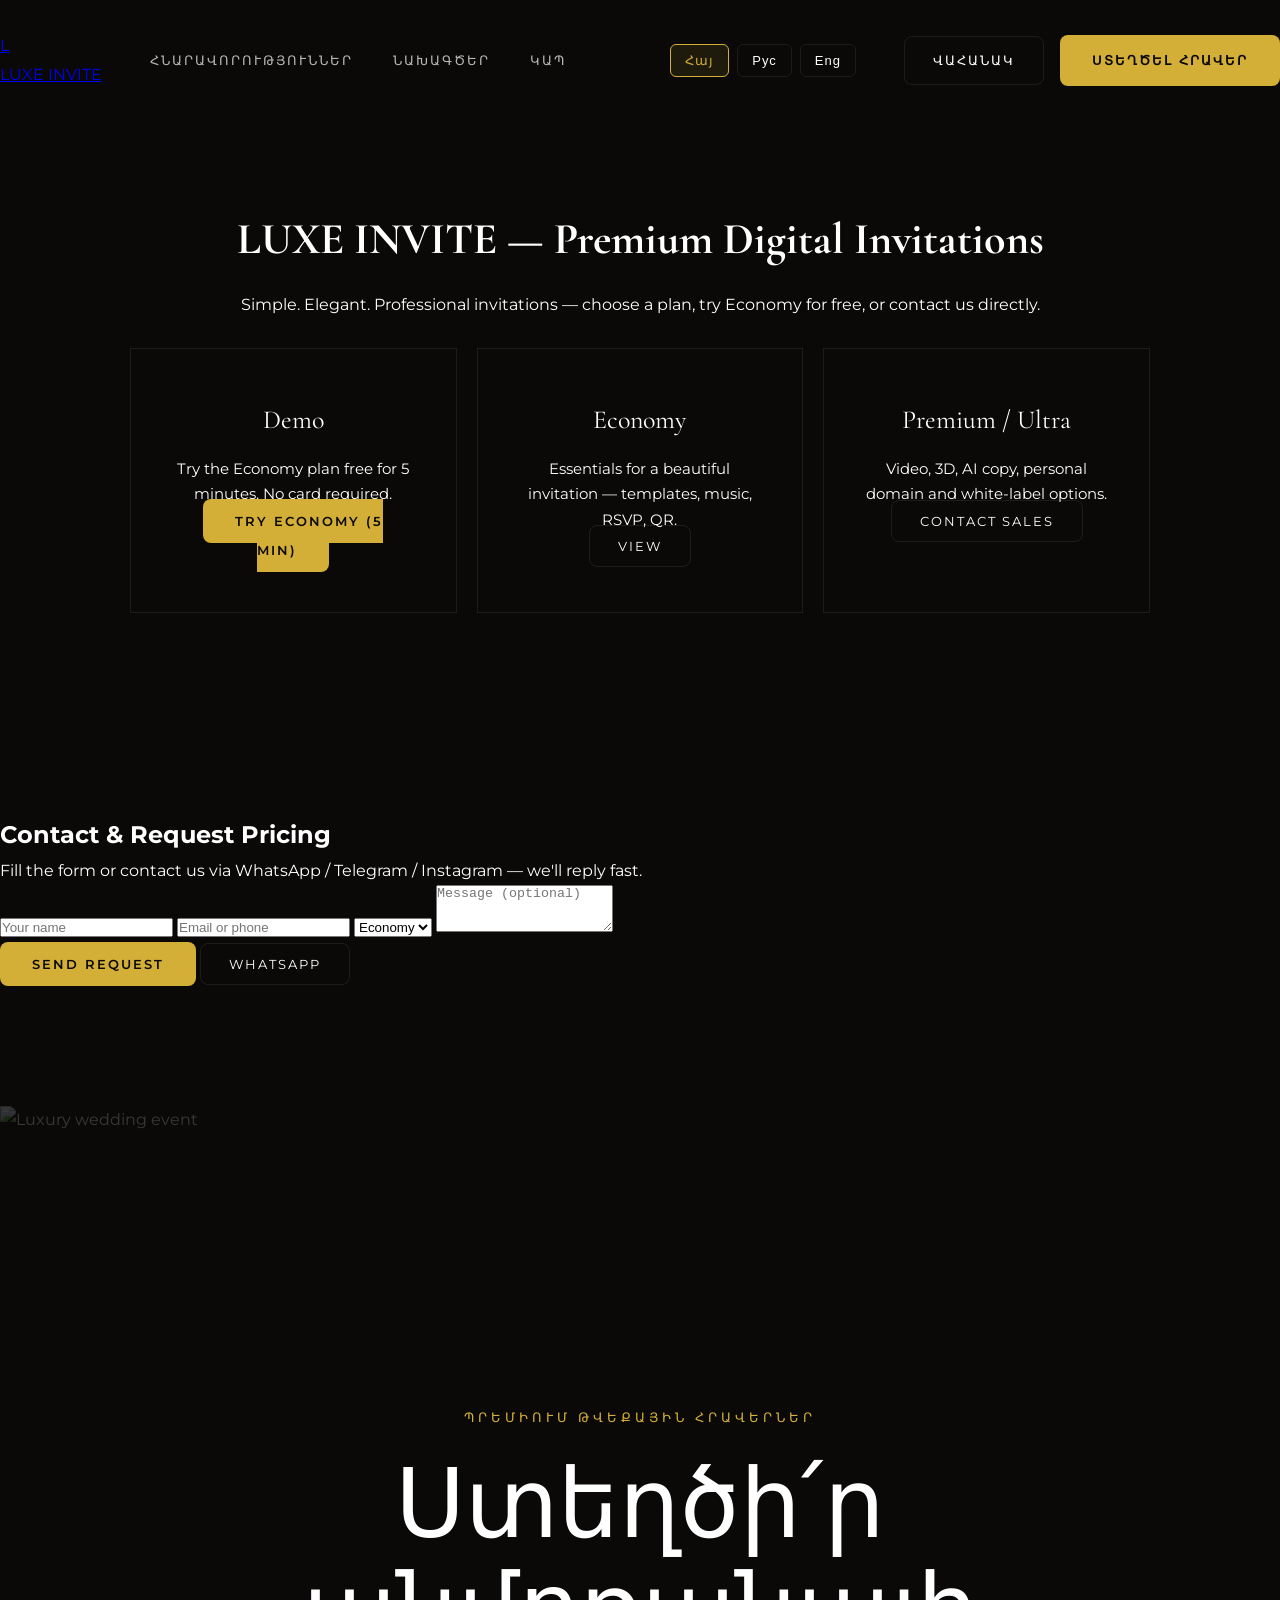
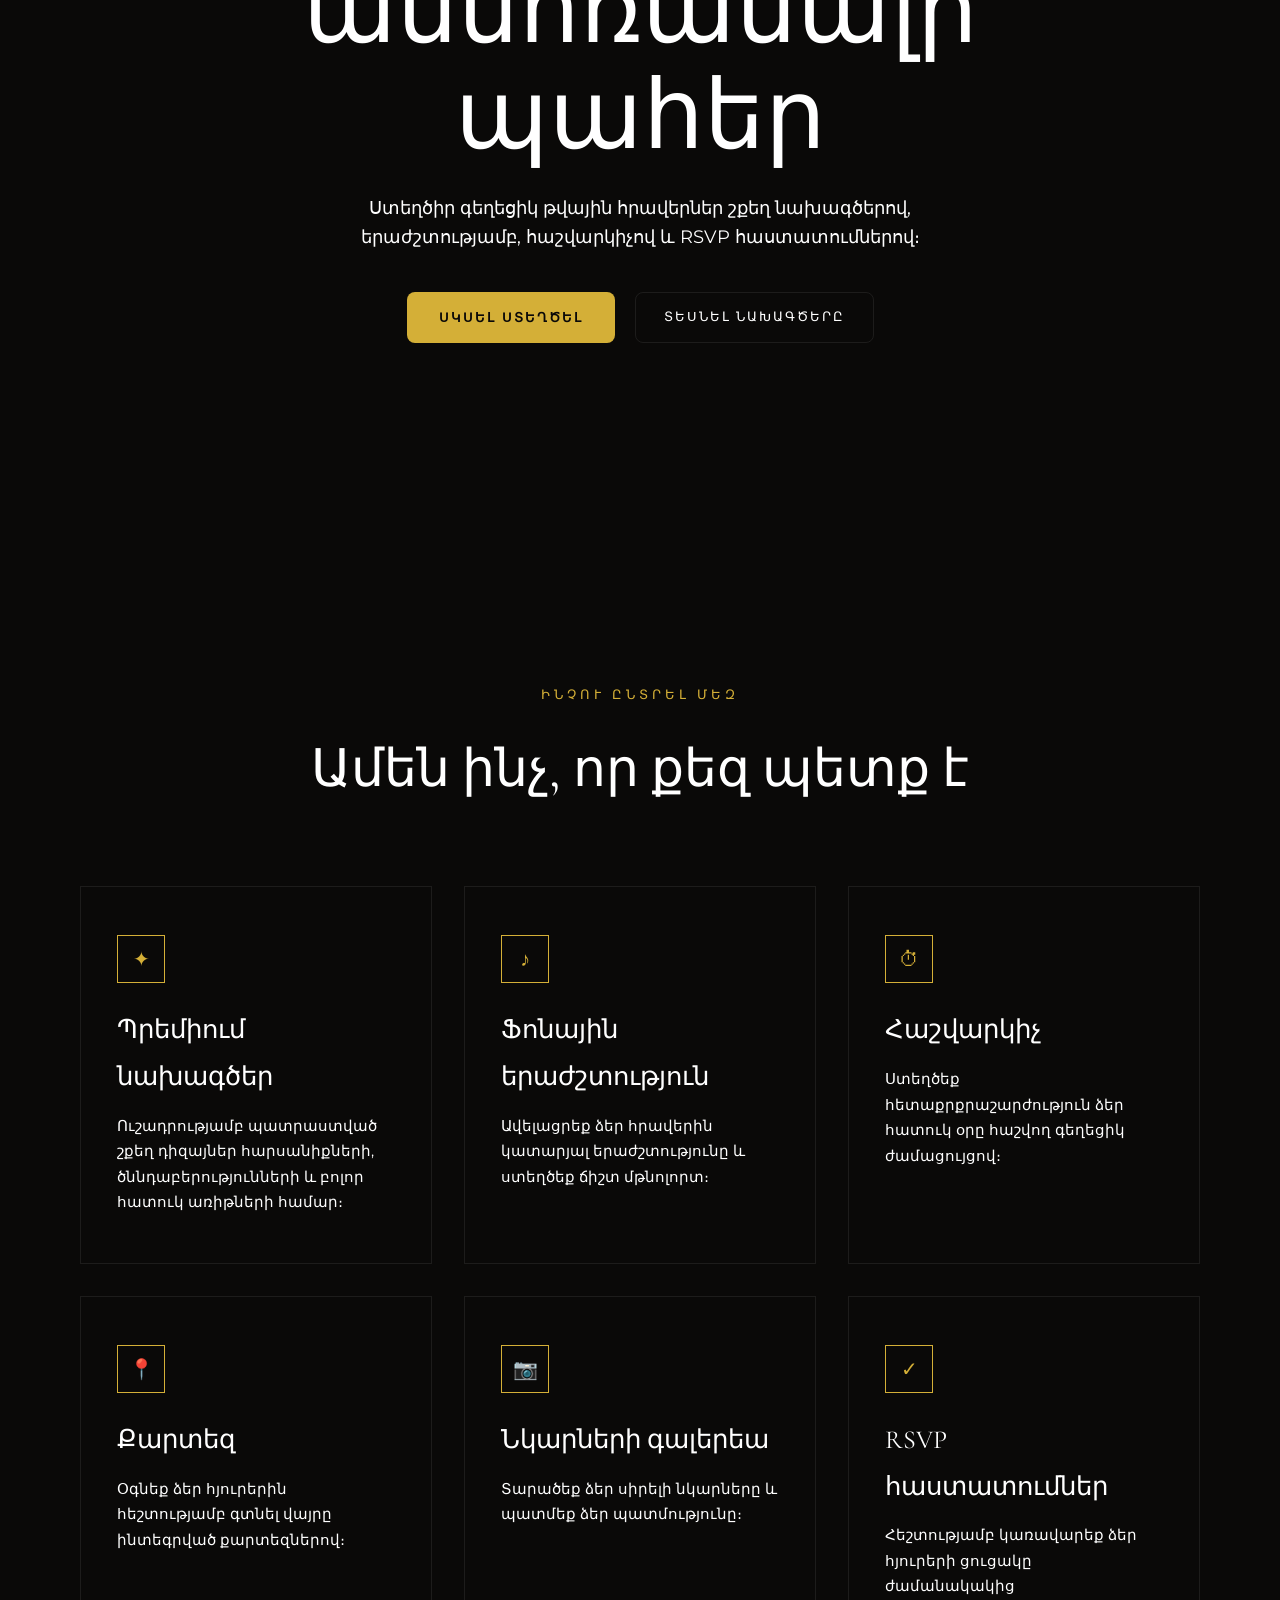
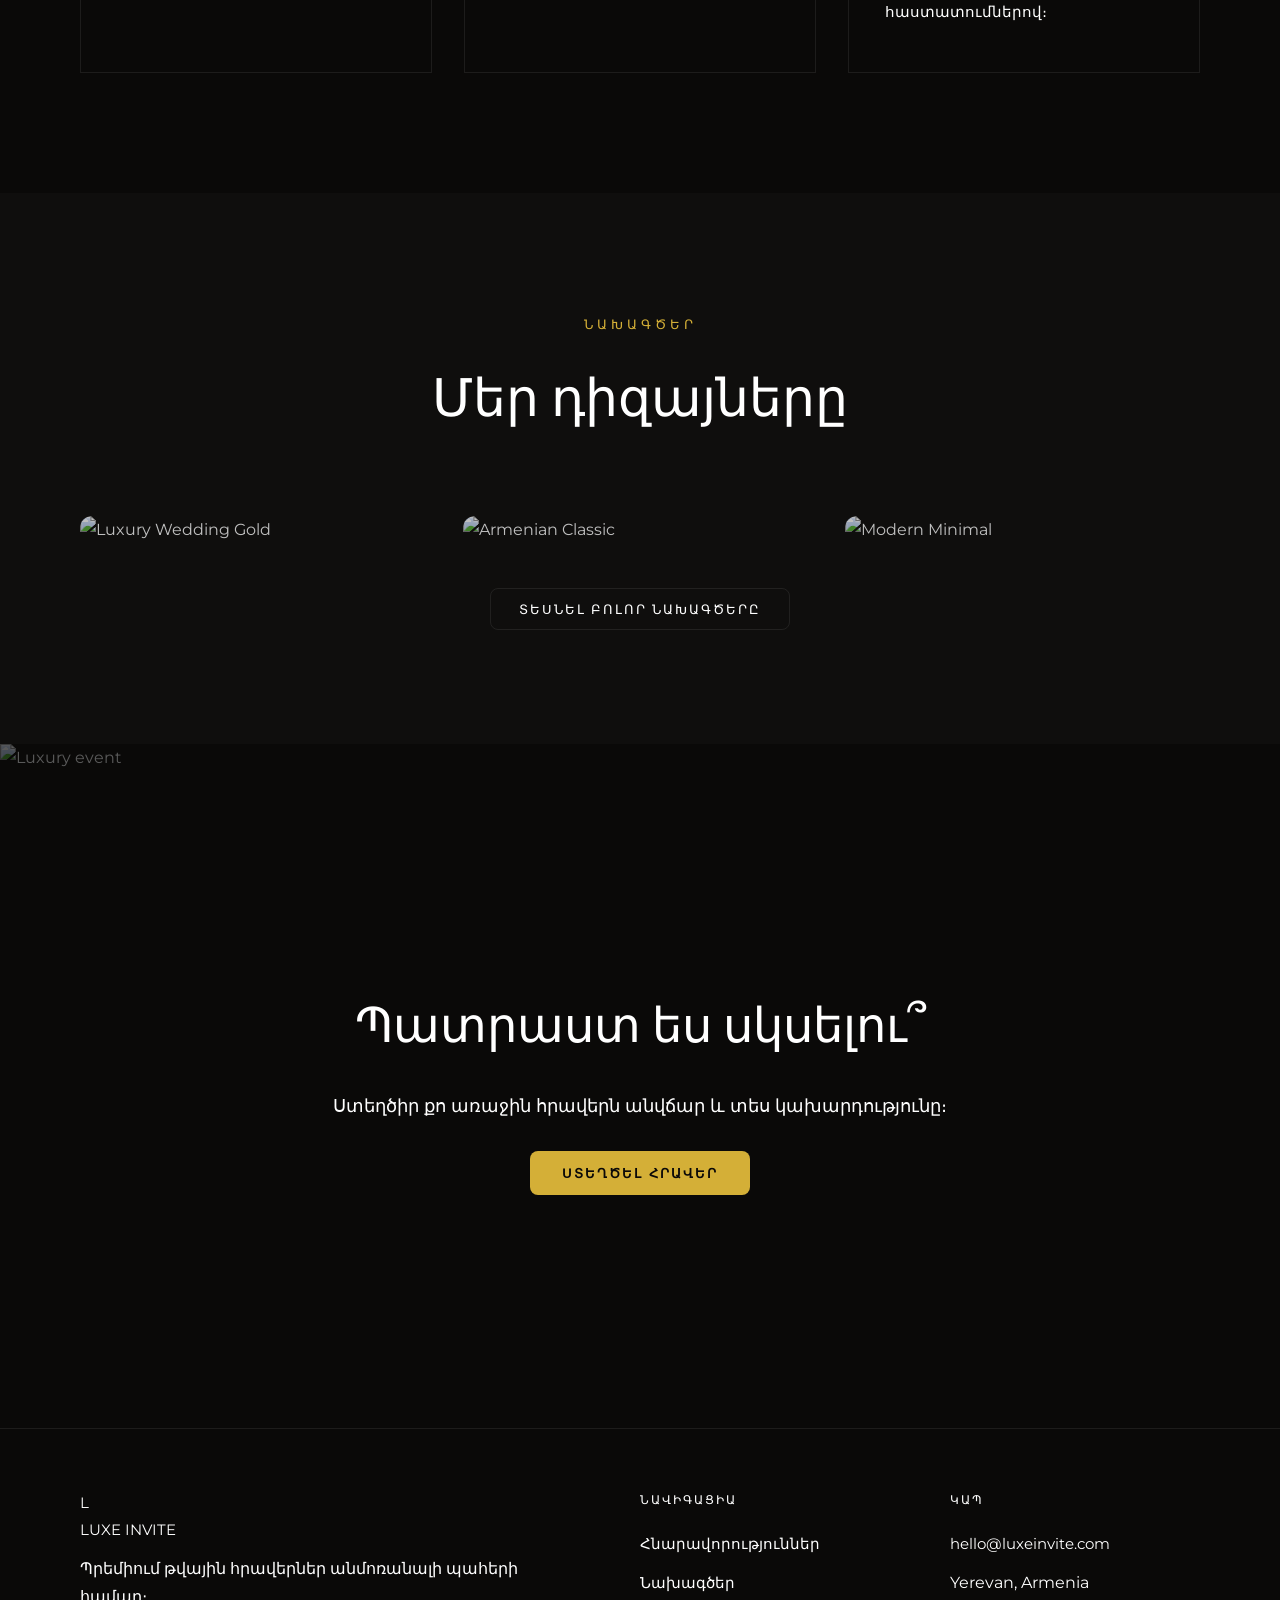
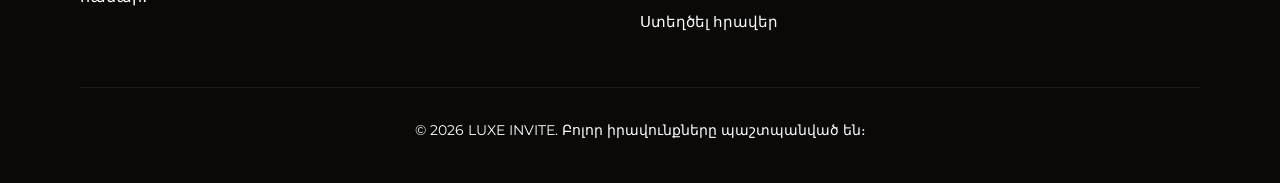
==== index.html @ e4ba5c07 "Initial website upload" ====
<!DOCTYPE html>
<html lang="hy">
<head>
    <meta charset="UTF-8">
    <meta name="viewport" content="width=device-width, initial-scale=1.0">
    <title>LUXE INVITE — Premium Digital Invitations</title>
    <link rel="preconnect" href="https://fonts.googleapis.com">
    <link rel="preconnect" href="https://fonts.gstatic.com" crossorigin>
    <link href="https://fonts.googleapis.com/css2?family=Cormorant+Garamond:wght@300;400;500;600;700&family=Montserrat:wght@300;400;500;600&display=swap" rel="stylesheet">
    <link rel="stylesheet" href="css/style.css">
</head>
<body>
    <div class="bg-gradient"></div>
    <div class="gold-particles" aria-hidden="true"></div>

    <main class="main-landing">
                <section class="lead-section">
                    <h1 class="lead-title">LUXE INVITE — Premium Digital Invitations</h1>
                    <p class="lead-sub">Simple. Elegant. Professional invitations — choose a plan, try Economy for free, or contact us directly.</p>

                    <div class="plans-grid">
                        <div class="feature-card">
                            <h3>Demo</h3>
                            <p>Try the Economy plan free for 5 minutes. No card required.</p>
                            <a href="constructor.html?demo=1&plan=economy" class="btn-primary plan-cta">Try Economy (5 min)</a>
                        </div>
                        <div class="feature-card">
                            <h3>Economy</h3>
                            <p>Essentials for a beautiful invitation — templates, music, RSVP, QR.</p>
                            <a href="pricing.html#economy" class="btn-secondary plan-cta">View</a>
                        </div>
                        <div class="feature-card">
                            <h3>Premium / Ultra</h3>
                            <p>Video, 3D, AI copy, personal domain and white-label options.</p>
                            <a href="pricing.html#premium" class="btn-secondary plan-cta">Contact Sales</a>
                        </div>
                    </div>
                </section>

                <section id="contact" class="contact-panel">
                    <h2>Contact & Request Pricing</h2>
                    <p class="muted">Fill the form or contact us via WhatsApp / Telegram / Instagram — we'll reply fast.</p>
                    <form id="contactForm" class="contact-form">
                            <input id="cf_name" class="form-input" placeholder="Your name" aria-label="Your name" />
                            <input id="cf_email" class="form-input" placeholder="Email or phone" aria-label="Email or phone" />
                        <select id="cf_plan" class="form-input">
                            <option value="economy">Economy</option>
                            <option value="premium">Premium</option>
                            <option value="ultra">Ultra</option>
                        </select>
                        <textarea id="cf_message" class="form-input" rows="3" placeholder="Message (optional)"></textarea>
                        <div class="form-actions">
                            <button type="button" id="cf_send" class="btn-primary">Send Request</button>
                            <a href="https://wa.me/" id="cf_whatsapp" class="btn-secondary">WhatsApp</a>
                        </div>
                    </form>
                </section>
            </main>
            <script>
                document.addEventListener('DOMContentLoaded', function(){
                    const send = document.getElementById('cf_send');
                    const wa = document.getElementById('cf_whatsapp');
                    send.addEventListener('click', function(){
                        const name = document.getElementById('cf_name').value.trim();
                        const contact = document.getElementById('cf_email').value.trim();
                        if(!name){ if(window.showToast) window.showToast('Please enter your name','info'); document.getElementById('cf_name').focus(); return; }
                        if(!contact){ if(window.showToast) window.showToast('Please enter email or phone','info'); document.getElementById('cf_email').focus(); return; }
                        const data = { name, contact, plan: document.getElementById('cf_plan').value, msg: document.getElementById('cf_message').value };
                        try{ const leads = JSON.parse(localStorage.getItem('lux_leads')||'[]'); leads.push(Object.assign({created:new Date().toISOString()}, data)); localStorage.setItem('lux_leads', JSON.stringify(leads)); }catch(e){}
                        if(window.luxStorage && window.luxStorage.saveLead){ window.luxStorage.saveLead(data).catch(()=>{}); }
                        if(window.showToast) window.showToast('Request sent — we will contact you shortly','success');
                        // clear fields lightly after send
                        document.getElementById('cf_message').value = '';
                    });
                    if(wa){ wa.addEventListener('click', function(e){
                        e.preventDefault();
                        const text = encodeURIComponent('Hello, I am interested in ' + (document.getElementById('cf_plan').value || 'Economy') + ' plan. My contact: ' + (document.getElementById('cf_email').value || '') + '.');
                        window.open('https://wa.me/?text=' + text, '_blank');
                    }); }
                });
            </script>
    <style>
        .nav a {
            color: var(--muted);
            text-decoration:none;
            font-size:13px;
            letter-spacing:2px;
            text-transform:uppercase;
            transition:color 0.3s ease;
        }
        .nav a:hover { color:var(--primary); }
        .header-actions { display:flex; gap:16px; align-items:center; }
        .btn-primary {
            background: var(--primary);
            color: #0A0908;
            border: none;
            padding:14px 32px;
            border-radius:8px;
            font-family: 'Montserrat', sans-serif;
            font-size:13px;
            letter-spacing:2px;
            font-weight:600;
            text-transform:uppercase;
            text-decoration:none;
            cursor:pointer;
            transition: all 0.3s ease;
        }
        .btn-primary:hover {
            transform: translateY(-2px);
            box-shadow:0 10px 30px rgba(212,175,55,0.3);
        }
        .btn-secondary {
            background: transparent;
            color: var(--text);
            border:1px solid var(--border-glass);
            padding:12px 28px;
            border-radius:8px;
            font-size:13px;
            letter-spacing:2px;
            text-transform:uppercase;
            text-decoration:none;
            cursor:pointer;
            transition: all 0.3s ease;
        }
        .btn-secondary:hover {
            border-color: var(--primary);
            color: var(--primary);
        }
        /* Language Switcher */
        .lang-switcher {
            display:flex;
            gap:8px;
            align-items:center;
        }
        .lang-btn {
            padding:8px 14px;
            background: transparent;
            border:1px solid var(--border-glass);
            color: var(--muted);
            font-size:13px;
            font-weight:500;
            letter-spacing:1px;
            border-radius:6px;
            cursor:pointer;
            transition: all 0.3s ease;
        }
        .lang-btn.active {
            border-color: var(--primary);
            color: var(--primary);
            background: rgba(212,175,55,0.1);
        }
        .lang-btn:hover {
            border-color: var(--primary);
            color: var(--primary);
        }
        /* Hero */
        .hero {
            min-height: 100vh;
            display:flex;
            align-items:center;
            position:relative;
        }
        .hero-bg {
            position:absolute; inset:0; z-index:-1;
        }
        .hero-bg img {
            width:100%; height:100%; object-fit:cover;
            filter:brightness(0.5);
        }
        .hero-overlay {
            position:absolute; inset:0;
            background: linear-gradient(180deg, rgba(10,9,8,0.6), rgba(10,9,8,0.95));
        }
        .hero-content {
            max-width:800px;
            margin:0 auto;
            padding:180px 40px 100px;
            text-align:center;
        }
        .hero-pre {
            font-size:13px;
            letter-spacing:4px;
            text-transform:uppercase;
            color:var(--primary);
            margin-bottom:24px;
        }
        .hero-title {
            font-family: 'Cormorant Garamond', serif;
            font-size: clamp(42px, 8vw, 96px);
            font-weight: 300;
            line-height: 1.1;
            margin-bottom:24px;
        }
        .hero-subtitle {
            font-size:18px;
            color:var(--muted);
            max-width:600px;
            margin:0 auto 40px;
            line-height:1.6;
        }
        .hero-btns {
            display:flex;
            gap:20px;
            justify-content:center;
            flex-wrap:wrap;
        }
        /* Sections */
        .container {
            max-width:1200px;
            margin:0 auto;
            padding:0 40px;
        }
        section {
            padding:120px 0;
        }
        .section-title {
            text-align:center;
            margin-bottom:70px;
        }
        .section-pre {
            color:var(--primary);
            font-size:13px;
            letter-spacing:4px;
            text-transform: uppercase;
            margin-bottom:16px;
        }
        .section-heading {
            font-family: 'Cormorant Garamond', serif;
            font-size:52px;
            font-weight:400;
        }
        /* Features */
        .features-grid {
            display:grid;
            grid-template-columns: repeat(auto-fit, minmax(280px, 1fr));
            gap:32px;
        }
        .feature-card {
            padding:48px 36px;
            border:1px solid var(--border-glass);
            background: var(--surface);
            transition: all 0.4s ease;
        }
        .feature-card:hover {
            border-color: rgba(212,175,55,0.4);
            transform: translateY(-8px);
        }
        .feature-icon {
            width:48px;
            height:48px;
            border:1px solid var(--primary);
            display:flex;
            align-items:center;
            justify-content:center;
            color:var(--primary);
            font-size:20px;
            margin-bottom:24px;
        }
        .feature-card h3 {
            font-family: 'Cormorant Garamond', serif;
            font-size:26px;
            margin-bottom:12px;
            font-weight:400;
        }
        .feature-card p {
            color: var(--muted);
            line-height:1.7;
            font-size:15px;
        }
        /* Templates Preview */
        #templates-preview {
            background: #0F0E0D;
        }
        .templates-grid {
            display:grid;
            grid-template-columns: repeat(3, 1fr);
            gap:28px;
        }
        .template-card {
            position:relative;
            overflow:hidden;
            border-radius:12px;
            cursor:pointer;
            transition: transform 0.4s ease;
        }
        .template-card:hover {
            transform: translateY(-10px);
        }
        .template-card img {
            width:100%;
            aspect-ratio:3/4;
            object-fit:cover;
            filter:brightness(0.75);
            transition: all 0.6s ease;
        }
        .template-card:hover img {
            transform: scale(1.05);
            filter:brightness(0.55);
        }
        .template-overlay {
            position:absolute;
            inset:0;
            background: linear-gradient(180deg, transparent, rgba(0,0,0,0.9));
            padding:24px;
            display:flex;
            flex-direction:column;
            justify-content:flex-end;
            opacity:0;
            transition: opacity 0.4s ease;
        }
        .template-card:hover .template-overlay { opacity:1; }
        .template-category {
            font-size:12px;
            letter-spacing:2px;
            text-transform: uppercase;
            color:var(--primary);
            margin-bottom:12px;
        }
        .template-title {
            font-family: 'Cormorant Garamond', serif;
            font-size:28px;
            margin-bottom:20px;
        }
        .template-btn {
            align-self:flex-start;
            padding:10px 24px;
            background:var(--primary);
            color:#0A0908;
            border:none;
            border-radius:8px;
            font-size:13px;
            letter-spacing:2px;
            text-transform: uppercase;
            font-weight:600;
            cursor:pointer;
            text-decoration:none;
        }
        /* CTA */
        .cta-section {
            position:relative;
            overflow:hidden;
        }
        .cta-bg {
            position:absolute; inset:0; z-index:-1;
        }
        .cta-bg img {
            width:100%; height:100%; object-fit:cover;
            filter:brightness(0.35);
        }
        .cta-content {
            text-align:center;
            padding:120px 40px;
            max-width:700px;
            margin:0 auto;
        }
        .cta-content h2 {
            font-family: 'Cormorant Garamond', serif;
            font-size:48px;
            margin-bottom:20px;
            font-weight:400;
        }
        .cta-content p {
            color: var(--muted);
            font-size:18px;
            margin-bottom:36px;
        }
        /* Footer */
        footer {
            border-top:1px solid var(--border-glass);
            padding:60px 0 40px;
        }
        .footer-grid {
            display:grid;
            grid-template-columns:2fr 1fr 1fr;
            gap:60px;
            margin-bottom:40px;
        }
        .footer-col h4 {
            font-size:12px;
            letter-spacing:2px;
            text-transform: uppercase;
            color:var(--muted);
            margin-bottom:20px;
            font-weight:500;
        }
        .footer-col a {
            display:block;
            color:var(--muted);
            text-decoration:none;
            margin-bottom:12px;
            font-size:15px;
            transition: color 0.3s ease;
        }
        .footer-col a:hover { color:var(--primary); }
        .footer-bottom {
            border-top:1px solid var(--border-glass);
            padding-top:30px;
            text-align:center;
            color:var(--muted);
            font-size:14px;
        }
        /* Mobile */
        .mobile-menu-btn { display:none; }
        @media (max-width: 900px) {
            .nav, .header-actions .btn-secondary { display:none; }
            .mobile-menu-btn {
                display:block;
                font-size:28px;
                background:transparent;
                border:none;
                color:var(--text);
                cursor:pointer;
            }
            .lux-header { padding:16px 20px; }
            .templates-grid { grid-template-columns:1fr; }
            .section-heading { font-size:38px; }
        }
    </style>
</head>
<body>
    <div class="bg-gradient"></div>

    <header class="lux-header">
        <div class="lux-header-inner">
            <a href="index.html" class="logo">
                <div class="logo-icon">L</div>
                <div class="logo-text">LUXE INVITE</div>
            </a>
            <nav class="lux-nav">
                <a href="#features" data-i18n="nav_features">Features</a>
                <a href="templates.html" data-i18n="nav_templates">Templates</a>
                <a href="#contact" data-i18n="nav_contact">Contact</a>
            </nav>
            <div class="lang-switcher">
                <button class="lang-btn active" data-lang="hy">Հայ</button>
                <button class="lang-btn" data-lang="ru">Рус</button>
                <button class="lang-btn" data-lang="en">Eng</button>
            </div>
            <div class="lux-header-actions">
                <a href="dashboard.html" class="btn-secondary" data-i18n="nav_dashboard">Dashboard</a>
                <a href="constructor.html" class="btn-primary" data-i18n="nav_create">Create Invitation</a>
            </div>
            <button class="lux-mobile-menu-btn" type="button" aria-label="Open menu" aria-expanded="false">☰</button>
        </div>
    </header>

    <script src="js/app.js" defer></script>
    <script src="js/i18n.js" defer></script>

    <section class="hero">
        <div class="hero-bg">
            <img src="https://images.unsplash.com/photo-1519741497674-611481863552?w=1920&h=1080&fit=crop" alt="Luxury wedding event" loading="lazy">
            <div class="hero-overlay"></div>
        </div>
        <div class="hero-content">
            <div class="hero-pre" data-i18n="hero_pre">PREMIUM DIGITAL INVITATIONS</div>
            <h1 class="hero-title" data-i18n="hero_title">Create Unforgettable Moments</h1>
            <p class="hero-subtitle" data-i18n="hero_subtitle">
                Craft stunning digital invitations with elegant templates, music, countdowns, and RSVP tracking.
            </p>
            <div class="hero-btns">
                <a href="constructor.html" class="btn-primary" data-i18n="hero_start">Start Creating</a>
                <a href="templates.html" class="btn-secondary" data-i18n="hero_templates">View Templates</a>
            </div>
        </div>
    </section>

    <section id="features">
        <div class="container">
            <div class="section-title">
                <div class="section-pre" data-i18n="features_pre">WHY CHOOSE US</div>
                <h2 class="section-heading" data-i18n="features_title">Everything You Need</h2>
            </div>
            <div class="features-grid">
                <div class="feature-card">
                    <div class="feature-icon">✦</div>
                    <h3 data-i18n="feat1_title">Premium Templates</h3>
                    <p data-i18n="feat1_desc">Carefully crafted, luxury designs for weddings, birthdays, and all special occasions.</p>
                </div>
                <div class="feature-card">
                    <div class="feature-icon">♪</div>
                    <h3 data-i18n="feat2_title">Background Music</h3>
                    <p data-i18n="feat2_desc">Add the perfect soundtrack to your invitation and create the right atmosphere.</p>
                </div>
                <div class="feature-card">
                    <div class="feature-icon">⏱</div>
                    <h3 data-i18n="feat3_title">Countdown Timer</h3>
                    <p data-i18n="feat3_desc">Build excitement with a beautiful timer counting down to your special day.</p>
                </div>
                <div class="feature-card">
                    <div class="feature-icon">📍</div>
                    <h3 data-i18n="feat4_title">Map Integration</h3>
                    <p data-i18n="feat4_desc">Help your guests find the venue easily with integrated maps.</p>
                </div>
                <div class="feature-card">
                    <div class="feature-icon">📷</div>
                    <h3 data-i18n="feat5_title">Photo Gallery</h3>
                    <p data-i18n="feat5_desc">Share your favorite photos and tell your story.</p>
                </div>
                <div class="feature-card">
                    <div class="feature-icon">✓</div>
                    <h3 data-i18n="feat6_title">RSVP Tracking</h3>
                    <p data-i18n="feat6_desc">Easily manage your guest list with real-time confirmations.</p>
                </div>
            </div>
        </div>
    </section>

    <section id="templates-preview">
        <div class="container">
            <div class="section-title">
                <div class="section-pre" data-i18n="templates_pre">TEMPLATES</div>
                <h2 class="section-heading" data-i18n="templates_title">Our Designs</h2>
            </div>
            <div class="templates-grid" id="homeTemplatesGrid"></div>
            <div class="templates-cta">
                <a href="templates.html" class="btn-secondary" data-i18n="templates_view_all">View All Templates</a>
            </div>
        </div>
    </section>

    <section class="cta-section" id="contact">
        <div class="cta-bg">
            <img src="https://images.unsplash.com/photo-1511285560929-80b456fea0bc?w=1920&h=1080&fit=crop" alt="Luxury event" loading="lazy">
        </div>
        <div class="cta-content">
            <h2 data-i18n="cta_title">Ready to Get Started?</h2>
            <p data-i18n="cta_desc">Create your first invitation for free and see the magic happen.</p>
            <a href="constructor.html" class="btn-primary" data-i18n="cta_btn">Create Invitation</a>
        </div>
    </section>

    <footer>
        <div class="container">
            <div class="footer-grid">
                <div class="footer-col">
                    <a href="index.html" class="logo footer-logo">
                        <div class="logo-icon">L</div>
                        <div class="logo-text">LUXE INVITE</div>
                    </a>
                        <p class="muted" data-i18n="footer_desc">
                        Premium digital invitations for unforgettable moments.
                    </p>
                </div>
                <div class="footer-col">
                    <h4 data-i18n="footer_nav">Navigation</h4>
                    <a href="#features" data-i18n="nav_features">Features</a>
                    <a href="templates.html" data-i18n="nav_templates">Templates</a>
                    <a href="constructor.html" data-i18n="nav_create">Create</a>
                </div>
                <div class="footer-col">
                    <h4 data-i18n="footer_contact">Contact</h4>
                    <a href="mailto:hello@luxeinvite.com">hello@luxeinvite.com</a>
                    <p class="muted">Yerevan, Armenia</p>
                </div>
            </div>
            <div class="footer-bottom">
                <p data-i18n="footer_copyright">© 2026 LUXE INVITE. All rights reserved.</p>
            </div>
        </div>
    </footer>

    <script>
        // Language data
        const translations = {
            hy: {
                nav_features: 'Հնարավորություններ',
                nav_templates: 'Նախագծեր',
                nav_contact: 'Կապ',
                nav_dashboard: 'Վահանակ',
                nav_create: 'Ստեղծել հրավեր',
                hero_pre: 'ՊՐԵՄԻՈՒՄ ԹՎԵՔԱՅԻՆ ՀՐԱՎԵՐՆԵՐ',
                hero_title: 'Ստեղծի՛ր անմոռանալի պահեր',
                hero_subtitle: 'Ստեղծիր գեղեցիկ թվային հրավերներ շքեղ նախագծերով, երաժշտությամբ, հաշվարկիչով և RSVP հաստատումներով։',
                hero_start: 'Սկսել ստեղծել',
                hero_templates: 'Տեսնել նախագծերը',
                features_pre: 'ԻՆՉՈՒ ընտրել ՄԵԶ',
                features_title: 'Ամեն ինչ, որ քեզ պետք է',
                feat1_title: 'Պրեմիում նախագծեր',
                feat1_desc: 'Ուշադրությամբ պատրաստված շքեղ դիզայներ հարսանիքների, ծննդաբերությունների և բոլոր հատուկ առիթների համար։',
                feat2_title: 'Ֆոնային երաժշտություն',
                feat2_desc: 'Ավելացրեք ձեր հրավերին կատարյալ երաժշտությունը և ստեղծեք ճիշտ մթնոլորտ։',
                feat3_title: 'Հաշվարկիչ',
                feat3_desc: 'Ստեղծեք հետաքրքրաշարժություն ձեր հատուկ օրը հաշվող գեղեցիկ ժամացույցով։',
                feat4_title: 'Քարտեզ',
                feat4_desc: 'Օգնեք ձեր հյուրերին հեշտությամբ գտնել վայրը ինտեգրված քարտեզներով։',
                feat5_title: 'Նկարների գալերեա',
                feat5_desc: 'Տարածեք ձեր սիրելի նկարները և պատմեք ձեր պատմությունը։',
                feat6_title: 'RSVP հաստատումներ',
                feat6_desc: 'Հեշտությամբ կառավարեք ձեր հյուրերի ցուցակը ժամանակակից հաստատումներով։',
                templates_pre: 'ՆԱԽԱԳԾԵՐ',
                templates_title: 'Մեր դիզայները',
                templates_view_all: 'Տեսնել բոլոր նախագծերը',
                cta_title: 'Պատրաստ ես սկսելու՞',
                cta_desc: 'Ստեղծիր քո առաջին հրավերն անվճար և տես կախարդությունը։',
                cta_btn: 'Ստեղծել հրավեր',
                footer_desc: 'Պրեմիում թվային հրավերներ անմոռանալի պահերի համար։',
                footer_nav: 'Նավիգացիա',
                footer_contact: 'Կապ',
                footer_copyright: '© 2026 LUXE INVITE. Բոլոր իրավունքները պաշտպանված են։'
            },
            ru: {
                nav_features: 'Возможности',
                nav_templates: 'Шаблоны',
                nav_contact: 'Контакт',
                nav_dashboard: 'Панель',
                nav_create: 'Создать приглашение',
                hero_pre: 'ПРЕМИУМ ЦИФРОВЫЕ ПРИГЛАШЕНИЯ',
                hero_title: 'Создавай незабываемые моменты',
                hero_subtitle: 'Создавай потрясающие цифровые приглашения с элегантными шаблонами, музыкой, обратным отсчетом и подтверждениями RSVP.',
                hero_start: 'Начать создавать',
                hero_templates: 'Посмотреть шаблоны',
                features_pre: 'ПОЧЕМУ МЫ',
                features_title: 'Всё, что вам нужно',
                feat1_title: 'Премиум шаблоны',
                feat1_desc: 'Тщательно разработанные, роскошные дизайны для свадеб, дней рождения и всех особых случаев.',
                feat2_title: 'Фоновая музыка',
                feat2_desc: 'Добавьте идеальный саундтрек к вашему приглашению и создайте нужную атмосферу.',
                feat3_title: 'Таймер обратного отсчета',
                feat3_desc: 'Создайте волнение с красивым таймером, считающим время до вашего особого дня.',
                feat4_title: 'Интеграция карт',
                feat4_desc: 'Помогите вашим гостям легко найти место проведения мероприятия с интегрированными картами.',
                feat5_title: 'Фотогалерея',
                feat5_desc: 'Делитесь своими любимыми фотографиями и рассказывайте свою историю.',
                feat6_title: 'Отслеживание RSVP',
                feat6_desc: 'Легко управляйте списком гостей с подтверждениями в реальном времени.',
                templates_pre: 'ШАБЛОНЫ',
                templates_title: 'Наши дизайны',
                templates_view_all: 'Посмотреть все шаблоны',
                cta_title: 'Готовы начать?',
                cta_desc: 'Создайте свое первое приглашение бесплатно и увидите волшебство.',
                cta_btn: 'Создать приглашение',
                footer_desc: 'Премиум цифровые приглашения для незабываемых моментов.',
                footer_nav: 'Навигация',
                footer_contact: 'Контакт',
                footer_copyright: '© 2026 LUXE INVITE. Все права защищены.'
            },
            en: {
                nav_features: 'Features',
                nav_templates: 'Templates',
                nav_contact: 'Contact',
                nav_dashboard: 'Dashboard',
                nav_create: 'Create Invitation',
                hero_pre: 'PREMIUM DIGITAL INVITATIONS',
                hero_title: 'Create Unforgettable Moments',
                hero_subtitle: 'Craft stunning digital invitations with elegant templates, music, countdowns, and RSVP tracking.',
                hero_start: 'Start Creating',
                hero_templates: 'View Templates',
                features_pre: 'WHY CHOOSE US',
                features_title: 'Everything You Need',
                feat1_title: 'Premium Templates',
                feat1_desc: 'Carefully crafted, luxury designs for weddings, birthdays, and all special occasions.',
                feat2_title: 'Background Music',
                feat2_desc: 'Add the perfect soundtrack to your invitation and create the right atmosphere.',
                feat3_title: 'Countdown Timer',
                feat3_desc: 'Build excitement with a beautiful timer counting down to your special day.',
                feat4_title: 'Map Integration',
                feat4_desc: 'Help your guests find the venue easily with integrated maps.',
                feat5_title: 'Photo Gallery',
                feat5_desc: 'Share your favorite photos and tell your story.',
                feat6_title: 'RSVP Tracking',
                feat6_desc: 'Easily manage your guest list with real-time confirmations.',
                templates_pre: 'TEMPLATES',
                templates_title: 'Our Designs',
                templates_view_all: 'View All Templates',
                cta_title: 'Ready to Get Started?',
                cta_desc: 'Create your first invitation for free and see the magic happen.',
                cta_btn: 'Create Invitation',
                footer_desc: 'Premium digital invitations for unforgettable moments.',
                footer_nav: 'Navigation',
                footer_contact: 'Contact',
                footer_copyright: '© 2026 LUXE INVITE. All rights reserved.'
            }
        };

        let currentLang = localStorage.getItem('luxe_lang') || 'hy';

        function switchLanguage(lang) {
            currentLang = lang;
            localStorage.setItem('luxe_lang', lang);
            document.documentElement.lang = lang;
            
            // Update buttons
            document.querySelectorAll('.lang-btn').forEach(btn => {
                btn.classList.toggle('active', btn.dataset.lang === lang);
            });

            // Update text content
            document.querySelectorAll('[data-i18n]').forEach(el => {
                const key = el.getAttribute('data-i18n');
                if (translations[lang][key]) {
                    el.textContent = translations[lang][key];
                }
            });
        }

        // Initialize language switcher
        document.addEventListener('DOMContentLoaded', () => {
            document.querySelectorAll('.lang-btn').forEach(btn => {
                btn.addEventListener('click', () => switchLanguage(btn.dataset.lang));
            });
            switchLanguage(currentLang);
        });

        let templates = [];
        async function loadHomeTemplates() {
            try {
                const res = await fetch('templates.json');
                const data = await res.json();
                templates = data.templates;
            } catch (err) {
                templates = [
                    { id:'luxury-gold', name:'Luxury Wedding Gold', category:'Wedding', thumbnail:'https://images.unsplash.com/photo-1465101108779-f0725a7590f9?w=600&h=800&fit=crop' },
                    { id:'armenian-classic', name:'Armenian Classic', category:'Wedding', thumbnail:'https://images.unsplash.com/photo-1526045431048-f857369baa09?w=600&h=800&fit=crop' },
                    { id:'birthday-premium', name:'Birthday Premium', category:'Birthday', thumbnail:'https://images.unsplash.com/photo-1492684223066-81342ee5ff30?w=600&h=800&fit=crop' }
                ];
            }
            
            const grid = document.getElementById('homeTemplatesGrid');
            grid.innerHTML = '';
            templates.slice(0,3).forEach(tpl => {
                const card = document.createElement('div');
                card.className = 'template-card';
                card.innerHTML = `
                    <img src="${tpl.thumbnail}" alt="${tpl.name}">
                    <div class="template-overlay">
                        <div class="template-category">${tpl.category || 'Special Occasion'}</div>
                        <h3 class="template-title">${tpl.name}</h3>
                        <a href="constructor.html?template=${tpl.id}" class="template-btn">Use Template</a>
                    </div>
                `;
                grid.appendChild(card);
            });
        }
        loadHomeTemplates();
    </script>
</body>
</html>
---- css/style.css ----
/* =============================================
   LUXE INVITE - Premium Luxury Styles
   ============================================= */

@import url('https://fonts.googleapis.com/css2?family=Cormorant+Garamond:wght@300;400;500;600;700&family=Montserrat:wght@300;400;500;600&display=swap');

:root {
    --color-black: #0a0908;
    --color-dark: #121110;
    --color-surface: #1a1918;
    --color-gold: #d4af37;
    --color-gold-light: #f4e4bc;
    --color-white: #ffffff;
    --color-white-muted: rgba(255,255,255,0.7);
    --color-white-soft: rgba(255,255,255,0.4);
    --primary: var(--color-gold);
    --text: var(--color-white);
    
    --font-display: 'Cormorant Garamond', serif;
    --font-body: 'Montserrat', sans-serif;
    
    --shadow-soft: 0 20px 60px rgba(0,0,0,0.6);
    --shadow-gold: 0 10px 40px rgba(212, 175, 55, 0.2);
    --border-glass: rgba(255,255,255,0.08);
}

* {
    margin: 0;
    padding: 0;
    box-sizing: border-box;
}

html {
    scroll-behavior: smooth;
}

body {
    font-family: var(--font-body);
    background-color: var(--color-black);
    color: var(--color-white);
    line-height: 1.8;
    overflow-x: hidden;
}

body[data-theme="light"] {
    --color-black: #f8f7f6;
    --color-dark: #e8e7e6;
    --color-surface: #ffffff;
    --color-white: #0a0908;
    --color-white-muted: rgba(10,9,8,0.7);
    --color-white-soft: rgba(10,9,8,0.4);
    --border-glass: rgba(0,0,0,0.06);
    --shadow-soft: 0 20px 60px rgba(0,0,0,0.08);
}

.container {
    max-width: 1280px;
    margin: 0 auto;
    padding: 0 40px;
}

/* =============================================
   BACKGROUND EFFECTS
   ============================================= */

.lux-bg-gradient {
    position: fixed;
    inset: 0;
    background: 
        radial-gradient(circle at 80% 10%, rgba(212, 175, 55, 0.06), transparent 50%),
        radial-gradient(circle at 20% 90%, rgba(212, 175, 55, 0.04), transparent 50%);
    pointer-events: none;
    z-index: -2;
}

.lux-particles {
    position: fixed;
    inset: 0;
    background-image: radial-gradient(circle at 2px 2px, rgba(212, 175, 55, 0.15) 1px, transparent 0);
    background-size: 60px 60px;
    pointer-events: none;
    z-index: -1;
}

/* =============================================
   HEADER
   ============================================= */

.lux-header {
    position: fixed;
    inset-inline: 0;
    top: 0;
    padding: 32px 0;
    z-index: 1000;
    transition: all 0.6s cubic-bezier(0.23, 1, 0.32, 1);
}

.lux-header.scrolled {
    padding: 16px 0;
    background: rgba(10, 9, 8, 0.85);
    backdrop-filter: blur(30px);
    -webkit-backdrop-filter: blur(30px);
    border-bottom: 1px solid var(--border-glass);
}

.lux-header-inner {
    display: flex;
    align-items: center;
    justify-content: space-between;
    gap: 48px;
}

.lux-logo {
    display: flex;
    align-items: center;
    gap: 12px;
    text-decoration: none;
}

.lux-logo-icon {
    width: 32px;
    height: 32px;
    border: 2px solid var(--color-gold);
    border-radius: 50%;
    display: flex;
    align-items: center;
    justify-content: center;
    font-family: var(--font-display);
    font-size: 18px;
    color: var(--color-gold);
}

.lux-logo-text {
    font-family: var(--font-display);
    font-size: 26px;
    font-weight: 500;
    letter-spacing: 4px;
    text-transform: uppercase;
    color: var(--color-white);
}

.lux-nav {
    display: flex;
    gap: 40px;
    align-items: center;
    flex: 1;
}

.lux-nav a {
    font-size: 13px;
    letter-spacing: 2px;
    text-transform: uppercase;
    color: var(--color-white-muted);
    text-decoration: none;
    position: relative;
    padding: 8px 0;
    transition: color 0.3s ease;
}

.lux-nav a::after {
    content: '';
    position: absolute;
    bottom: 0;
    left: 0;
    width: 0;
    height: 1px;
    background: var(--color-gold);
    transition: width 0.4s cubic-bezier(0.23, 1, 0.32, 1);
}

.lux-nav a:hover {
    color: var(--color-gold);
}

.lux-nav a:hover::after {
    width: 100%;
}

.lux-header-actions {
    display: flex;
    gap: 16px;
    align-items: center;
}

.lux-lang-switcher {
    display: flex;
    gap: 4px;
    padding: 4px;
    background: rgba(255,255,255,0.03);
    border-radius: 8px;
}

.lux-lang-btn {
    padding: 6px 12px;
    border: none;
    background: transparent;
    color: var(--color-white-muted);
    font-size: 12px;
    letter-spacing: 1px;
    border-radius: 6px;
    cursor: pointer;
    transition: all 0.3s;
}

.lux-lang-btn.active {
    background: var(--color-gold);
    color: var(--color-black);
}

.lux-theme-toggle {
    width: 40px;
    height: 40px;
    border-radius: 10px;
    border: 1px solid var(--border-glass);
    background: transparent;
    cursor: pointer;
    font-size: 18px;
    transition: all 0.3s;
    color: var(--color-white);
}

.lux-theme-toggle:hover {
    background: rgba(212,175,55,0.1);
    border-color: var(--color-gold);
}

.lux-btn-primary {
    background: linear-gradient(135deg, var(--color-gold) 0%, #b8941f 100%);
    color: var(--color-black);
    font-family: var(--font-body);
    font-size: 13px;
    letter-spacing: 2px;
    text-transform: uppercase;
    padding: 14px 32px;
    border: none;
    border-radius: 4px;
    cursor: pointer;
    text-decoration: none;
    display: inline-flex;
    align-items: center;
    gap: 10px;
    transition: all 0.4s cubic-bezier(0.23, 1, 0.32, 1);
    font-weight: 600;
}

.lux-btn-primary:hover {
    transform: translateY(-3px);
    box-shadow: var(--shadow-gold);
}

.lux-btn-secondary {
    background: transparent;
    color: var(--color-white);
    font-family: var(--font-body);
    font-size: 13px;
    letter-spacing: 2px;
    text-transform: uppercase;
    padding: 14px 32px;
    border: 1px solid var(--color-white-soft);
    border-radius: 4px;
    cursor: pointer;
    text-decoration: none;
    display: inline-flex;
    align-items: center;
    gap: 10px;
    transition: all 0.4s ease;
}

.lux-btn-secondary:hover {
    border-color: var(--color-gold);
    color: var(--color-gold);
}

.lux-mobile-menu-btn {
    display: none;
    background: transparent;
    border: none;
    color: var(--color-white);
    font-size: 24px;
    cursor: pointer;
}

/* =============================================
   HERO SECTION
   ============================================= */

.lux-hero {
    min-height: 100vh;
    position: relative;
    display: flex;
    align-items: center;
}

/* Main landing adjustments for pricing-first layout */
.main-landing { padding-top: 120px; }
.lead-section { max-width: 1100px; margin: 40px auto; padding: 40px; text-align: center; }
.lead-title { font-family: var(--font-display); font-size: 44px; margin-bottom: 12px; }
.lead-sub { color: var(--muted); max-width: 800px; margin: 0 auto 24px; }
.plans-grid { display: grid; grid-template-columns: repeat(3, 1fr); gap: 20px; margin-top: 28px; }

/* Pricing page tweaks */
.pricing-main { padding-top:120px; max-width:1100px; margin:40px auto; }
.pricing-title { font-family: var(--font-display); }
.pricing-sub { color: var(--muted); }

.lux-hero-bg {
    position: absolute;
    inset: 0;
    z-index: -1;
}

.lux-hero-bg img {
    width: 100%;
    height: 100%;
    object-fit: cover;
    filter: brightness(0.55);
}

.lux-hero-overlay {
    position: absolute;
    inset: 0;
    background: linear-gradient(to bottom, rgba(10,9,8,0.6), rgba(10,9,8,0.9));
}

.lux-hero-content {
    padding-top: 120px;
    padding-bottom: 80px;
    text-align: center;
}

.lux-hero-pre {
    display: inline-block;
    font-family: var(--font-body);
    font-size: 12px;
    letter-spacing: 4px;
    color: var(--color-gold);
    text-transform: uppercase;
    margin-bottom: 32px;
}

.lux-hero-title {
    font-family: var(--font-display);
    font-size: clamp(48px, 8vw, 96px);
    font-weight: 300;
    line-height: 1.1;
    margin-bottom: 32px;
}

.lux-hero-title span.gold {
    color: var(--color-gold);
}

.lux-hero-subtitle {
    font-size: 18px;
    color: var(--color-white-muted);
    max-width: 600px;
    margin: 0 auto 48px;
    font-weight: 300;
}
    /* Responsive adjustments */
    @media (max-width: 1024px) {
        .container { padding: 0 28px; }
        .lux-header-inner { gap: 20px; }
        .lux-templates-grid, .plans-grid { grid-template-columns: repeat(2, 1fr); gap: 16px; }
    }

    @media (max-width: 768px) {
        .container { padding: 0 20px; }
        .lux-hero-content { padding-top: 80px; }
        .lux-hero-title { font-size: clamp(28px, 8vw, 48px); }
        .lux-templates-grid, .plans-grid { grid-template-columns: 1fr; gap: 12px; }
        .lux-nav { display: none; }
        .lux-mobile-menu-btn { display: inline-flex; }
        .iphone-frame { width: 320px; height: 700px; transform: scale(0.9); }
    }

    @media (max-width: 480px) {
        .lux-header { padding: 10px 0; }
        .lux-hero-content { padding-top: 64px; }
        .lead-title { font-size: 28px; }
        .iphone-frame { width: 280px; height: 640px; transform: scale(0.86); }
    }

.lux-hero-btns {
    display: flex;
    gap: 20px;
    justify-content: center;
    flex-wrap: wrap;
}

.lux-hero-stats {
    margin-top: 100px;
    display: flex;
    justify-content: center;
    gap: 60px;
    flex-wrap: wrap;
}

.lux-stat {
    text-align: center;
}

.lux-stat-number {
    font-family: var(--font-display);
    font-size: 48px;
    color: var(--color-gold);
    margin-bottom: 4px;
}

.lux-stat-label {
    font-size: 12px;
    letter-spacing: 2px;
    text-transform: uppercase;
    color: var(--color-white-muted);
}

.lux-hero-scroll {
    position: absolute;
    bottom: 40px;
    left: 50%;
    transform: translateX(-50%);
    display: flex;
    flex-direction: column;
    align-items: center;
    gap: 12px;
    font-size: 11px;
    letter-spacing: 2px;
    text-transform: uppercase;
    color: var(--color-white-soft);
}

.lux-scroll-line {
    width: 1px;
    height: 60px;
    background: linear-gradient(to bottom, var(--color-white-soft), transparent);
}

/* iPhone preview refinements */
.iphone-frame {
    width: 380px;
    height: 820px;
    border-radius: 58px;
    background: linear-gradient(180deg, rgba(20,20,20,1), rgba(8,8,8,1));
    padding: 12px;
    box-shadow: 0 50px 120px rgba(0,0,0,0.6), 0 0 0 2px rgba(255,255,255,0.02) inset;
    transform-origin: center;
}
.iphone-screen { border-radius: 40px; overflow: hidden; background: linear-gradient(180deg, rgba(0,0,0,0.2), rgba(0,0,0,0.5)); }
.iphone-notch { width: 140px; height: 34px; border-radius: 22px; background: rgba(0,0,0,0.7); left: calc(50% - 70px); }

/* Demo modal */
.lux-modal { position: fixed; inset:0; display:flex; align-items:center; justify-content:center; background: rgba(0,0,0,0.6); z-index:2000; opacity:1; pointer-events:auto; }
.lux-modal[aria-hidden="true"] { opacity:0; pointer-events:none; transition: opacity 260ms ease; }
.lux-modal-panel { width:520px; max-width:92%; background: linear-gradient(180deg, #0f0f0f, #0a0a0a); border-radius:12px; padding:28px; box-shadow: 0 30px 90px rgba(0,0,0,0.7); border:1px solid rgba(255,255,255,0.04); color:var(--color-white); }
.lux-modal-panel h2 { margin:0 0 8px 0; font-family: var(--font-display); font-size:22px; }
.lux-modal-panel p { color:var(--color-white-muted); margin:0; }
.lux-modal-close { position:absolute; right:18px; top:12px; background:transparent; border:none; color:var(--color-white); font-size:18px; cursor:pointer; }

/* Demo badge */
.demo-badge { position: fixed; right:20px; bottom:20px; background: linear-gradient(90deg, var(--color-gold), #b8941f); color:#081; padding:10px 14px; border-radius:12px; font-weight:600; box-shadow: 0 10px 30px rgba(184,148,31,0.18); z-index:1500; color:#0a0908; }

@media (max-width: 900px) {
    .iphone-frame { transform: scale(0.9); }
}

/* Demo economy: hide premium-only UI */
html.demo-economy .premium-only { display:none !important; }
html.demo-economy .premium-badge { display:inline-block; background:rgba(212,175,55,0.12); color:var(--color-gold); padding:4px 8px; border-radius:6px; font-size:12px; }

/* Toast notifications */
.lux-toast { position: fixed; right: 20px; top: 20px; display:flex; flex-direction:column; gap:10px; z-index:3000; pointer-events:none; }
.lux-toast .toast { pointer-events:auto; min-width:220px; max-width:360px; background: linear-gradient(180deg, #141414, #0b0b0b); color:var(--color-white); padding:12px 16px; border-radius:10px; box-shadow: 0 20px 60px rgba(0,0,0,0.6); border:1px solid rgba(255,255,255,0.03); font-weight:600; }
.lux-toast .toast.success { border-left:4px solid var(--color-gold); }
.lux-toast .toast.info { border-left:4px solid rgba(255,255,255,0.08); }
.lux-toast .toast.hide { opacity:0; transform: translateY(-6px); transition: all 260ms ease; }

/* =============================================
   SECTIONS
   ============================================= */

section {
    padding: 140px 0;
}

.lux-section-title {
    text-align: center;
    margin-bottom: 80px;
}

.lux-section-pre {
    font-size: 12px;
    letter-spacing: 4px;
    text-transform: uppercase;
    color: var(--color-gold);
    margin-bottom: 16px;
}

.lux-section-heading {
    font-family: var(--font-display);
    font-size: clamp(36px, 5vw, 56px);
    font-weight: 400;
}

/* =============================================
   FEATURES
   ============================================= */

.lux-features-grid {
    display: grid;
    grid-template-columns: repeat(3, 1fr);
    gap: 40px;
}

.lux-feature-card {
    padding: 56px 40px;
    border: 1px solid var(--border-glass);
    background: rgba(255,255,255,0.01);
    transition: all 0.6s cubic-bezier(0.23, 1, 0.32, 1);
}

.lux-feature-card:hover {
    border-color: rgba(212, 175, 55, 0.3);
    transform: translateY(-8px);
    background: rgba(212,175,55,0.02);
}

.lux-feature-icon {
    width: 48px;
    height: 48px;
    border: 1px solid var(--color-gold);
    display: flex;
    align-items: center;
    justify-content: center;
    margin-bottom: 32px;
    color: var(--color-gold);
}

.lux-feature-card h3 {
    font-family: var(--font-display);
    font-size: 24px;
    font-weight: 400;
    margin-bottom: 16px;
}

.lux-feature-card p {
    font-size: 15px;
    color: var(--color-white-muted);
    font-weight: 300;
}

/* =============================================
   TEMPLATES GRID
   ============================================= */

.lux-templates-grid {
    display: grid;
    grid-template-columns: repeat(3, 1fr);
    gap: 32px;
}

.lux-template-card {
    position: relative;
    overflow: hidden;
}

.lux-template-img {
    position: relative;
    aspect-ratio: 3/4;
    overflow: hidden;
}

.lux-template-img img {
    width: 100%;
    height: 100%;
    object-fit: cover;
    transition: transform 1s cubic-bezier(0.23, 1, 0.32, 1);
    filter: brightness(0.85);
}

.lux-template-card:hover .lux-template-img img {
    transform: scale(1.08);
    filter: brightness(0.65);
}

.lux-template-overlay {
    position: absolute;
    inset: 0;
    background: linear-gradient(to top, rgba(10,9,8,0.95), transparent 60%);
    opacity: 0;
    transition: opacity 0.6s ease;
    display: flex;
    flex-direction: column;
    justify-content: flex-end;
    padding: 32px;
}

.lux-template-card:hover .lux-template-overlay {
    opacity: 1;
}

.lux-template-category {
    font-size: 11px;
    letter-spacing: 2px;
    text-transform: uppercase;
    color: var(--color-gold);
    margin-bottom: 12px;
}

.lux-template-title {
    font-family: var(--font-display);
    font-size: 32px;
    margin-bottom: 24px;
}

/* =============================================
   CTA
   ============================================= */

.lux-cta {
    position: relative;
    overflow: hidden;
}

.lux-cta-bg {
    position: absolute;
    inset: 0;
    z-index: -1;
}

.lux-cta-bg img {
    width: 100%;
    height: 100%;
    object-fit: cover;
    filter: brightness(0.35);
}

.lux-cta-content {
    text-align: center;
    padding: 120px 20px;
}

.lux-cta-content h2 {
    font-family: var(--font-display);
    font-size: clamp(36px, 5vw, 56px);
    font-weight: 400;
    margin-bottom: 24px;
}

.lux-cta-content p {
    font-size: 18px;
    color: var(--color-white-muted);
    margin-bottom: 40px;
    max-width: 600px;
    margin-left: auto;
    margin-right: auto;
}

/* =============================================
   FOOTER
   ============================================= */

.lux-footer {
    padding: 80px 0 40px;
    border-top: 1px solid var(--border-glass);
}

.lux-footer-grid {
    display: grid;
    grid-template-columns: 2fr 1fr 1fr;
    gap: 80px;
    margin-bottom: 60px;
}

.lux-footer-col h4 {
    font-size: 12px;
    letter-spacing: 2px;
    text-transform: uppercase;
    color: var(--color-white-muted);
    margin-bottom: 24px;
    font-weight: 500;
}

.lux-footer-col a {
    display: block;
    color: var(--color-white-muted);
    text-decoration: none;
    font-size: 14px;
    margin-bottom: 12px;
    transition: color 0.3s;
}

.lux-footer-col a:hover {
    color: var(--color-gold);
}

.lux-footer-bottom {
    padding-top: 32px;
    border-top: 1px solid var(--border-glass);
    text-align: center;
    font-size: 13px;
    color: var(--color-white-soft);
}

/* Index footer and templates helpers */
.templates-cta { text-align:center; margin-top:50px; }
.footer-logo { margin-bottom:24px; display:inline-flex; }
.lux-footer .muted { line-height:1.7; color:var(--color-white-muted); }
.lux-footer .muted + .muted { margin-top:12px; }

/* =============================================
   INVITATION PAGE
   ============================================= */

.lux-invitation {
    min-height: 100vh;
    display: flex;
    flex-direction: column;
}

.lux-inv-hero {
    flex: 1;
    display: flex;
    align-items: center;
    justify-content: center;
    position: relative;

/* Gold Particles (single definition) */
.gold-particles { position: fixed; inset:0; z-index:0; pointer-events:none; }
.particle { position:absolute; width:4px; height:4px; background: var(--primary); border-radius:50%; opacity:0.4; animation: particleFloat 10s infinite linear; }
@keyframes particleFloat { 0% { transform: translateY(100vh) rotate(0deg); opacity:0; } 10% { opacity:0.6; } 90% { opacity:0.6; } 100% { transform: translateY(-10vh) rotate(360deg); opacity:0; } }

/* Screen-reader only helper */
.sr-only { position: absolute !important; height: 1px; width: 1px; overflow: hidden; clip: rect(1px, 1px, 1px, 1px); white-space: nowrap; }

/* RSVP area and buttons */
.rsvp-area { margin-top: 40px; position: relative; z-index: 10; }
.rsvp-btns { display:flex; gap:16px; justify-content:center; flex-wrap:wrap; }
.rsvp-btn { padding:14px 32px; border-radius:8px; font-size:13px; letter-spacing:2px; text-transform:uppercase; cursor:pointer; border:2px solid transparent; transition: all 0.3s; background: var(--primary); color: #0A0908; font-weight:600; }
.rsvp-btn.secondary { background: transparent; color: var(--text); border: 1px solid rgba(255,255,255,0.3); }
.rsvp-btn:hover { opacity:0.9; }
/* Dashboard small helpers */
.section-subheading { font-family: 'Cormorant Garamond', serif; font-size:28px; margin-bottom:24px; }

.rsvp-status { margin-top:24px; color: var(--color-gold); }

/* Pricing helpers */
.list-left { text-align:left; margin-top:12px; }
.pricing-contact { margin-top:40px; padding:20px; background:var(--surface); border-radius:10px; }
.pricing-form { display:flex; gap:8px; flex-direction:column; max-width:600px; }

/* Small helpers added during cleanup */
.lux-modal-actions { display: flex; gap: 12px; margin-top: 18px; }

/* Color swatches backgrounds via data-color attribute */
.color-swatch[data-color="#D4AF37"] { background: #D4AF37; }
.color-swatch[data-color="#B22222"] { background: #B22222; }
.color-swatch[data-color="#111111"] { background: #111111; }
.color-swatch[data-color="#667eea"] { background: #667eea; }

.lux-inv-bg img {
    width: 100%;
    height: 100%;
    object-fit: cover;
    filter: brightness(0.45);
}

.lux-inv-content {
    text-align: center;
    padding: 120px 20px;
}

.lux-inv-names {
    font-family: var(--font-display);
    font-size: clamp(48px, 8vw, 96px);
    font-weight: 300;
    margin-bottom: 24px;
}

.lux-inv-date {
    font-size: 16px;
    letter-spacing: 4px;
    text-transform: uppercase;
    color: var(--color-gold);
    margin-bottom: 40px;
}

.lux-inv-venue {
    font-size: 18px;
    color: var(--color-white-muted);
    margin-bottom: 60px;
}

.lux-inv-timer {
    display: flex;
    gap: 24px;
    justify-content: center;
    margin-bottom: 80px;
}

.lux-timer-box {
    min-width: 100px;
    padding: 24px 16px;
    border: 1px solid var(--border-glass);
    background: rgba(255,255,255,0.02);
}

.lux-timer-number {
    font-family: var(--font-display);
    font-size: 40px;
    color: var(--color-gold);
    margin-bottom: 8px;
}

.lux-timer-label {
    font-size: 11px;
    letter-spacing: 2px;
    text-transform: uppercase;
    color: var(--color-white-muted);
}

.lux-inv-rsvp {
    max-width: 500px;
    margin: 0 auto;
    padding: 48px;
    border: 1px solid var(--border-glass);
    background: rgba(10,9,8,0.6);

    backdrop-filter: blur(20px);
}

/* Music Button already styled earlier; ensure it uses --text */
.music-btn {
    position: fixed;
    bottom:24px;
    right:24px;
    z-index:100;
    width:56px;
    height:56px;
    border-radius:50%;
    background: rgba(0,0,0,0.6);
    border: 1px solid rgba(255,255,255,0.15);
    display:flex;
    align-items:center;
    justify-content:center;
    font-size:22px;
    cursor:pointer;
    transition: all 0.3s;
    color: var(--text);
}

.lux-inv-rsvp h3 {
    font-family: var(--font-display);
    font-size: 28px;
    font-weight: 400;
    margin-bottom: 24px;
}

.lux-rsvp-btns {
    display: flex;
    gap: 16px;
    justify-content: center;
    flex-wrap: wrap;
}

/* =============================================
   CONSTRUCTOR PAGE
   ============================================= */

.lux-constructor {
    padding-top: 160px;
    padding-bottom: 100px;
}

.lux-constructor-grid {
    display: grid;
    grid-template-columns: 1fr 1fr;
    gap: 60px;
}

.lux-form-card {
    padding: 48px;
    border: 1px solid var(--border-glass);
    background: var(--color-surface);
}

.lux-form-group {
    margin-bottom: 32px;
}

.lux-form-label {
    display: block;
    font-size: 12px;
    letter-spacing: 2px;
    text-transform: uppercase;
    color: var(--color-white-muted);
    margin-bottom: 12px;
}

.lux-form-input, .lux-form-textarea {
    width: 100%;
    padding: 16px 20px;
    background: var(--color-black);
    border: 1px solid var(--border-glass);
    color: var(--color-white);
    font-family: var(--font-body);
    font-size: 15px;
    outline: none;
    transition: border-color 0.3s;
}

.lux-form-input:focus, .lux-form-textarea:focus {
    border-color: var(--color-gold);
}

.lux-form-textarea {
    min-height: 120px;
    resize: vertical;
}

.lux-preview-card {
    padding: 48px;
    border: 1px solid var(--border-glass);
    background: var(--color-surface);
    text-align: center;
    display: flex;
    flex-direction: column;
    justify-content: center;
}

.lux-preview-names {
    font-family: var(--font-display);
    font-size: 40px;
    margin-bottom: 16px;
}

.lux-preview-date {
    font-size: 14px;
    letter-spacing: 2px;
    text-transform: uppercase;
    color: var(--color-gold);
    margin-bottom: 16px;
}

.lux-preview-message {
    color: var(--color-white-muted);
    margin-top: 24px;
}

/* =============================================
   DASHBOARD PAGE
   ============================================= */

.lux-dashboard {
    padding-top: 160px;
    padding-bottom: 100px;
}

.lux-dash-stats {
    display: grid;
    grid-template-columns: repeat(3, 1fr);
    gap: 32px;
    margin-bottom: 60px;
}

.lux-dash-stat-card {
    padding: 40px;
    border: 1px solid var(--border-glass);
    background: var(--color-surface);
    text-align: center;
}

.lux-dash-stat-card h3 {
    font-family: var(--font-display);
    font-size: 48px;
    color: var(--color-gold);
    margin-bottom: 8px;
}

.lux-dash-stat-card p {
    font-size: 12px;
    letter-spacing: 2px;
    text-transform: uppercase;
    color: var(--color-white-muted);
}

.lux-dash-list {
    display: flex;
    flex-direction: column;
    gap: 16px;
}

.lux-dash-item {
    display: flex;
    justify-content: space-between;
    align-items: center;
    padding: 32px;
    border: 1px solid var(--border-glass);
    background: var(--color-surface);
}

.lux-dash-item h4 {
    font-family: var(--font-display);
    font-size: 22px;
    font-weight: 400;
    margin-bottom: 4px;
}

.lux-dash-item p {
    font-size: 13px;
    color: var(--color-white-muted);
}

/* =============================================
   RESPONSIVE
   ============================================= */

@media (max-width: 1024px) {
    .lux-nav, .lux-header-actions .lux-btn-secondary {
        display: none;
    }

    .lux-mobile-menu-btn {
        display: block;
    }

    .lux-features-grid, .lux-templates-grid, .lux-dash-stats {
        grid-template-columns: 1fr;
    }

    .lux-constructor-grid {
        grid-template-columns: 1fr;
    }

    .lux-footer-grid {
        grid-template-columns: 1fr;
        text-align: center;
        gap: 40px;
    }

    .lux-inv-timer {
        gap: 12px;
    }

    .lux-timer-box {
        min-width: 70px;
        padding: 16px 8px;
    }
}
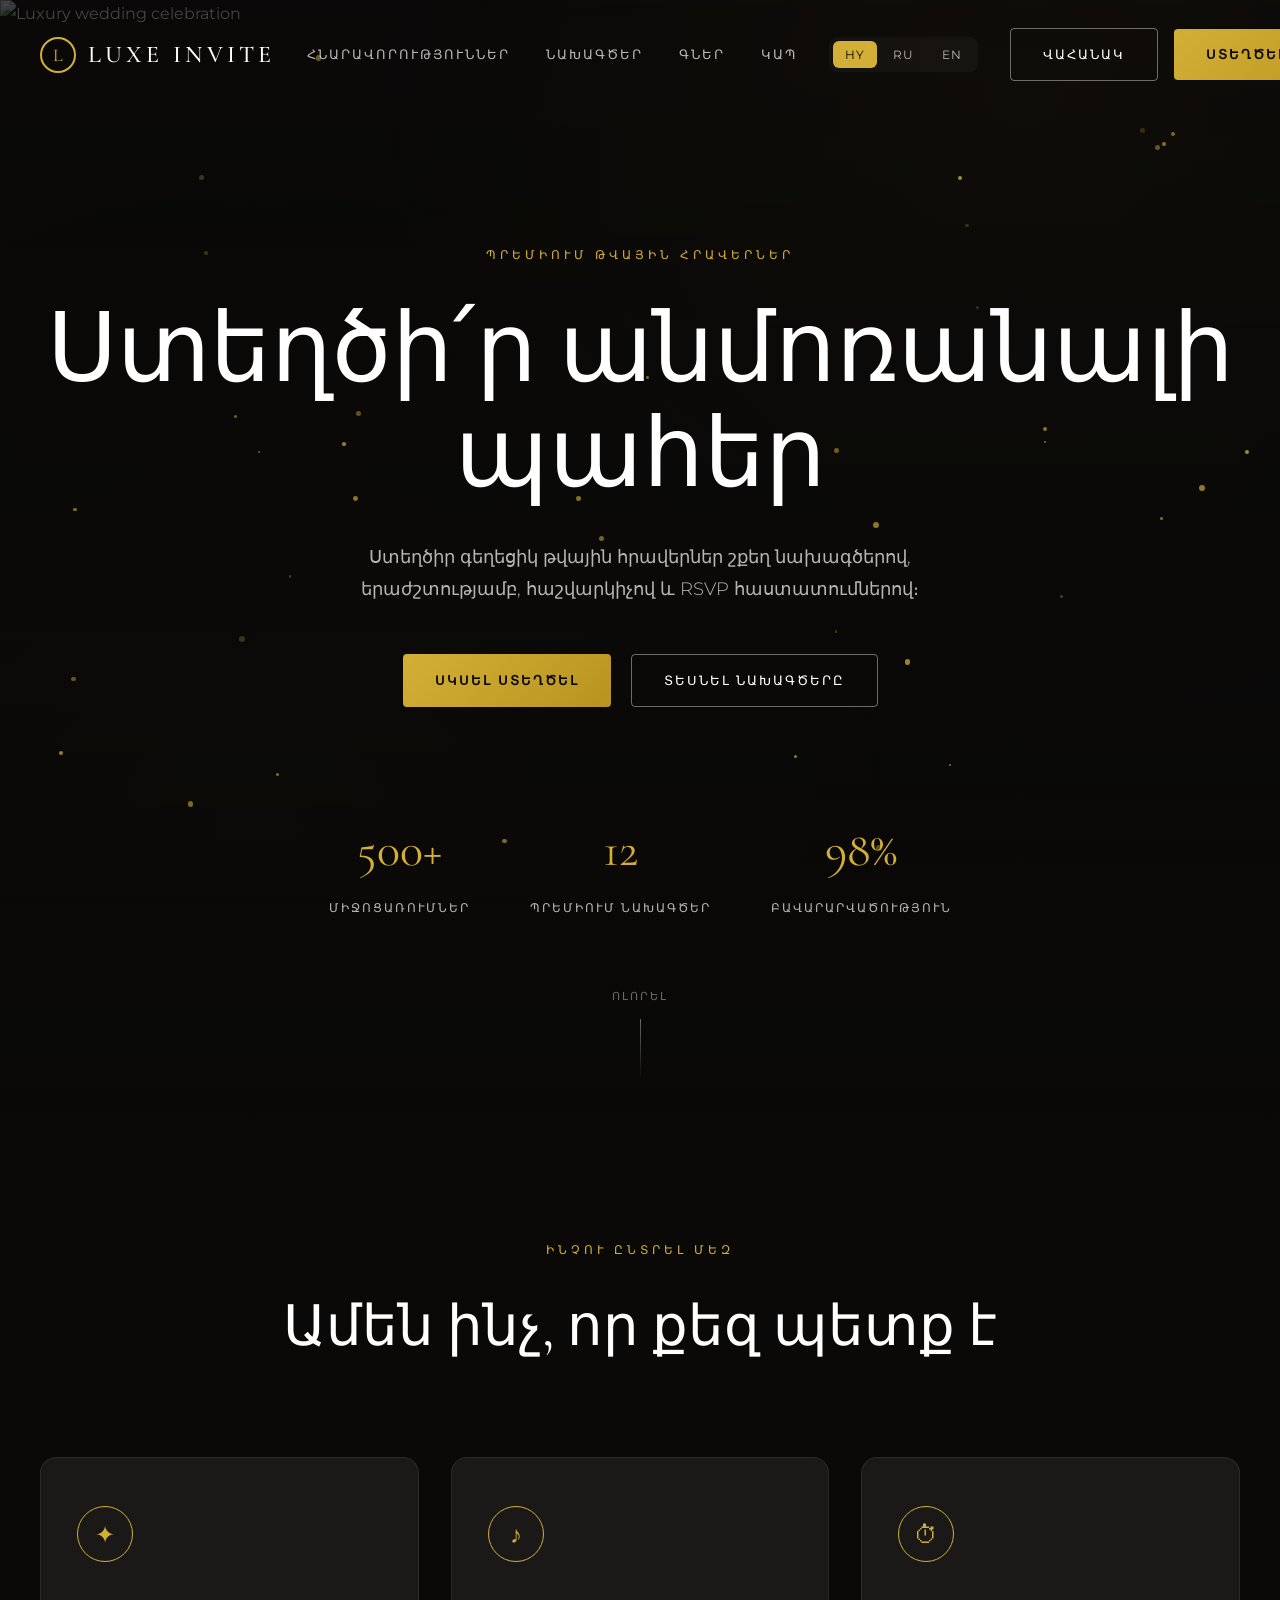
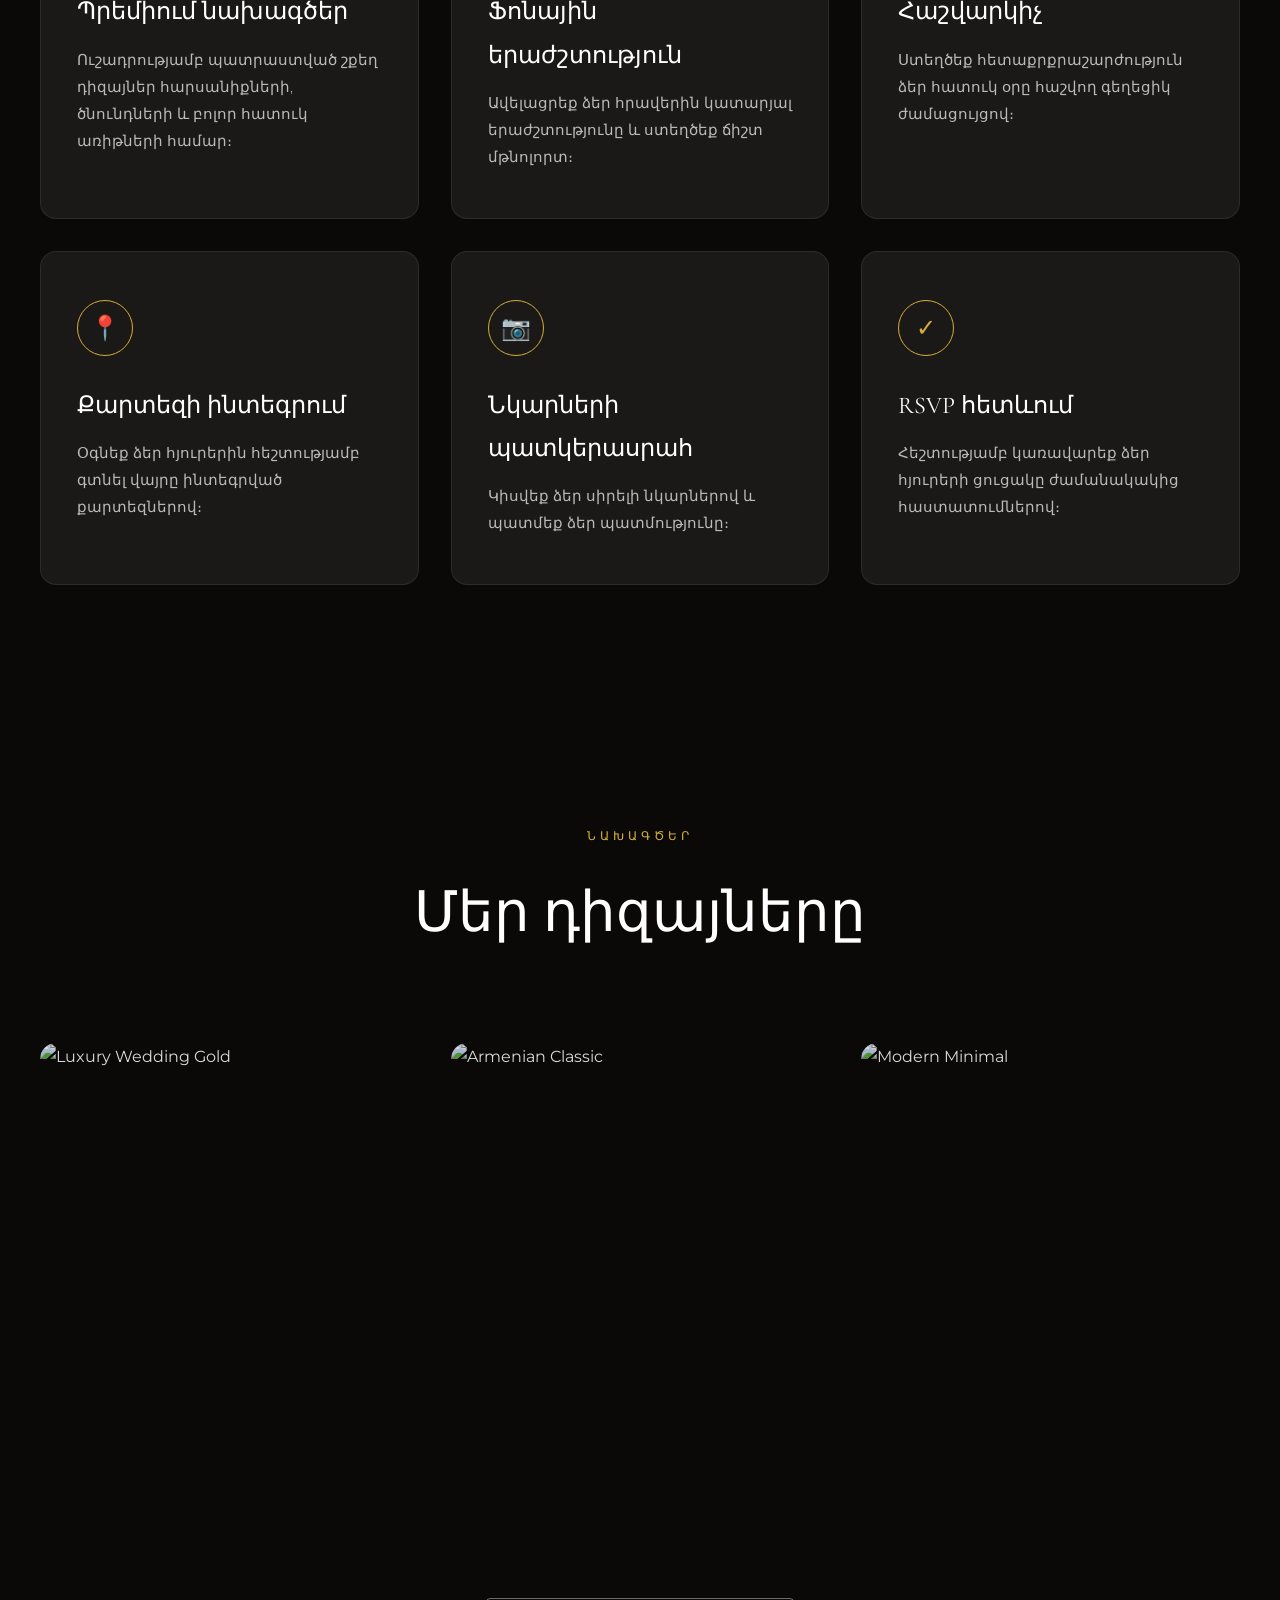
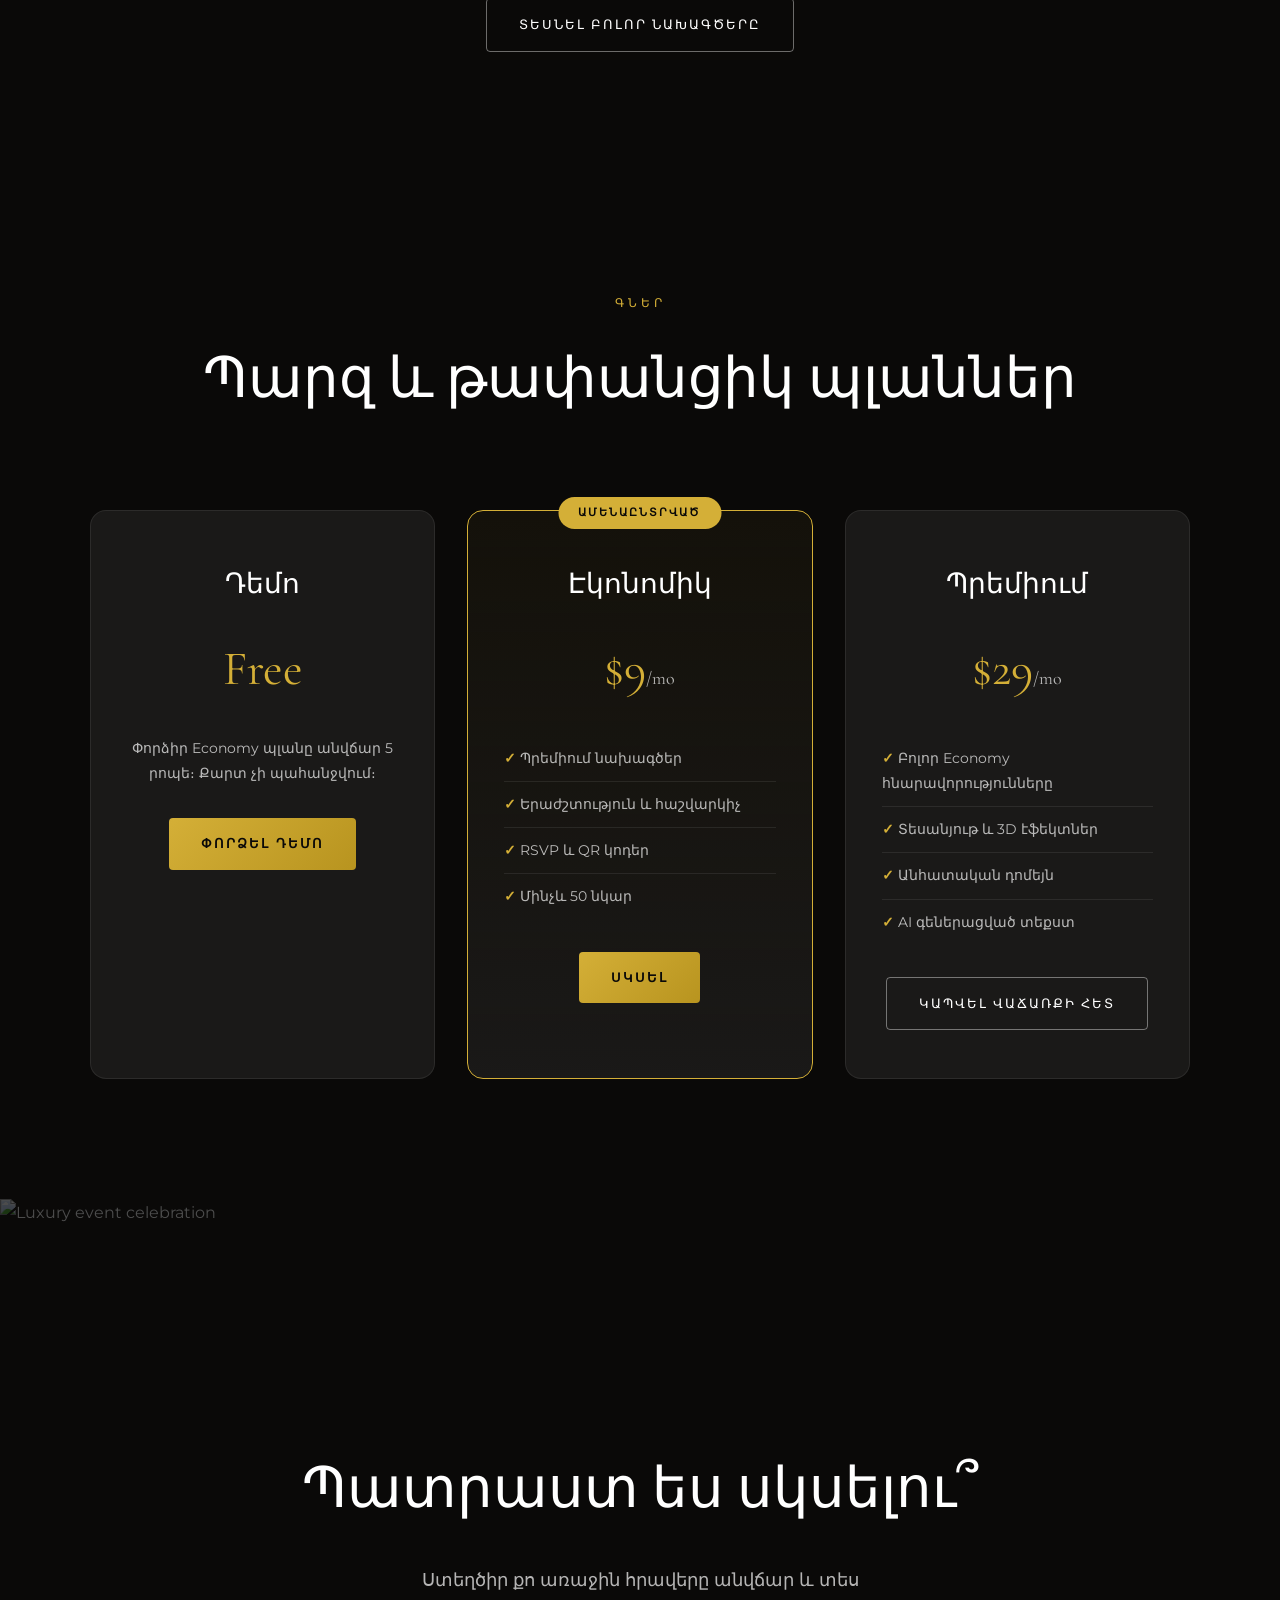
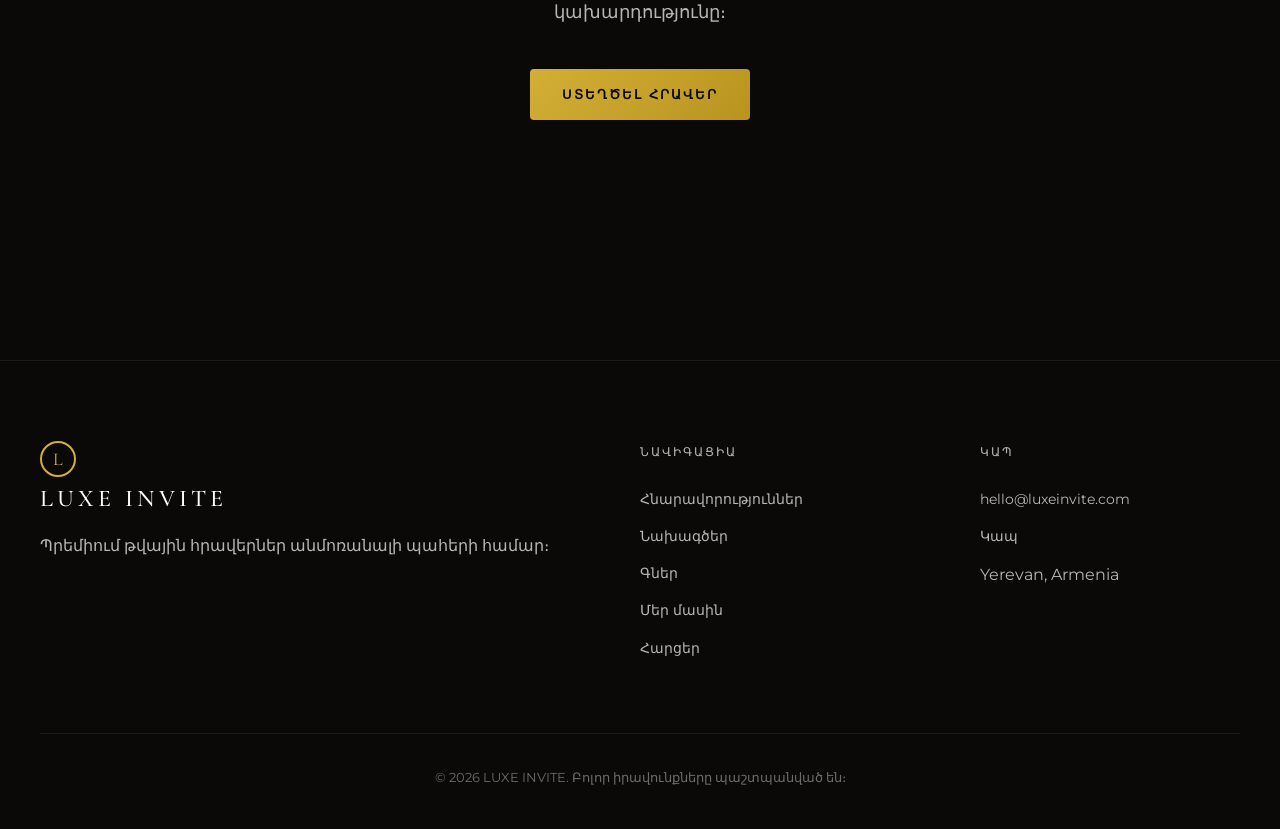
==== commit 1deaf5f7: "Premium redesign: clean HTML, Pexels images, fix broken CSS, remove autologin, unified i18n, delete " ====
--- a/index.html
+++ b/index.html
@@ -1,738 +1,177 @@
-<!DOCTYPE html>
-<html lang="hy">
-<head>
-    <meta charset="UTF-8">
-    <meta name="viewport" content="width=device-width, initial-scale=1.0">
-    <title>LUXE INVITE — Premium Digital Invitations</title>
-    <link rel="preconnect" href="https://fonts.googleapis.com">
-    <link rel="preconnect" href="https://fonts.gstatic.com" crossorigin>
-    <link href="https://fonts.googleapis.com/css2?family=Cormorant+Garamond:wght@300;400;500;600;700&family=Montserrat:wght@300;400;500;600&display=swap" rel="stylesheet">
-    <link rel="stylesheet" href="css/style.css">
-</head>
-<body>
-    <div class="bg-gradient"></div>
-    <div class="gold-particles" aria-hidden="true"></div>
-
-    <main class="main-landing">
-                <section class="lead-section">
-                    <h1 class="lead-title">LUXE INVITE — Premium Digital Invitations</h1>
-                    <p class="lead-sub">Simple. Elegant. Professional invitations — choose a plan, try Economy for free, or contact us directly.</p>
-
-                    <div class="plans-grid">
-                        <div class="feature-card">
-                            <h3>Demo</h3>
-                            <p>Try the Economy plan free for 5 minutes. No card required.</p>
-                            <a href="constructor.html?demo=1&plan=economy" class="btn-primary plan-cta">Try Economy (5 min)</a>
-                        </div>
-                        <div class="feature-card">
-                            <h3>Economy</h3>
-                            <p>Essentials for a beautiful invitation — templates, music, RSVP, QR.</p>
-                            <a href="pricing.html#economy" class="btn-secondary plan-cta">View</a>
-                        </div>
-                        <div class="feature-card">
-                            <h3>Premium / Ultra</h3>
-                            <p>Video, 3D, AI copy, personal domain and white-label options.</p>
-                            <a href="pricing.html#premium" class="btn-secondary plan-cta">Contact Sales</a>
-                        </div>
-                    </div>
-                </section>
-
-                <section id="contact" class="contact-panel">
-                    <h2>Contact & Request Pricing</h2>
-                    <p class="muted">Fill the form or contact us via WhatsApp / Telegram / Instagram — we'll reply fast.</p>
-                    <form id="contactForm" class="contact-form">
-                            <input id="cf_name" class="form-input" placeholder="Your name" aria-label="Your name" />
-                            <input id="cf_email" class="form-input" placeholder="Email or phone" aria-label="Email or phone" />
-                        <select id="cf_plan" class="form-input">
-                            <option value="economy">Economy</option>
-                            <option value="premium">Premium</option>
-                            <option value="ultra">Ultra</option>
-                        </select>
-                        <textarea id="cf_message" class="form-input" rows="3" placeholder="Message (optional)"></textarea>
-                        <div class="form-actions">
-                            <button type="button" id="cf_send" class="btn-primary">Send Request</button>
-                            <a href="https://wa.me/" id="cf_whatsapp" class="btn-secondary">WhatsApp</a>
-                        </div>
-                    </form>
-                </section>
-            </main>
-            <script>
-                document.addEventListener('DOMContentLoaded', function(){
-                    const send = document.getElementById('cf_send');
-                    const wa = document.getElementById('cf_whatsapp');
-                    send.addEventListener('click', function(){
-                        const name = document.getElementById('cf_name').value.trim();
-                        const contact = document.getElementById('cf_email').value.trim();
-                        if(!name){ if(window.showToast) window.showToast('Please enter your name','info'); document.getElementById('cf_name').focus(); return; }
-                        if(!contact){ if(window.showToast) window.showToast('Please enter email or phone','info'); document.getElementById('cf_email').focus(); return; }
-                        const data = { name, contact, plan: document.getElementById('cf_plan').value, msg: document.getElementById('cf_message').value };
-                        try{ const leads = JSON.parse(localStorage.getItem('lux_leads')||'[]'); leads.push(Object.assign({created:new Date().toISOString()}, data)); localStorage.setItem('lux_leads', JSON.stringify(leads)); }catch(e){}
-                        if(window.luxStorage && window.luxStorage.saveLead){ window.luxStorage.saveLead(data).catch(()=>{}); }
-                        if(window.showToast) window.showToast('Request sent — we will contact you shortly','success');
-                        // clear fields lightly after send
-                        document.getElementById('cf_message').value = '';
-                    });
-                    if(wa){ wa.addEventListener('click', function(e){
-                        e.preventDefault();
-                        const text = encodeURIComponent('Hello, I am interested in ' + (document.getElementById('cf_plan').value || 'Economy') + ' plan. My contact: ' + (document.getElementById('cf_email').value || '') + '.');
-                        window.open('https://wa.me/?text=' + text, '_blank');
-                    }); }
-                });
-            </script>
-    <style>
-        .nav a {
-            color: var(--muted);
-            text-decoration:none;
-            font-size:13px;
-            letter-spacing:2px;
-            text-transform:uppercase;
-            transition:color 0.3s ease;
-        }
-        .nav a:hover { color:var(--primary); }
-        .header-actions { display:flex; gap:16px; align-items:center; }
-        .btn-primary {
-            background: var(--primary);
-            color: #0A0908;
-            border: none;
-            padding:14px 32px;
-            border-radius:8px;
-            font-family: 'Montserrat', sans-serif;
-            font-size:13px;
-            letter-spacing:2px;
-            font-weight:600;
-            text-transform:uppercase;
-            text-decoration:none;
-            cursor:pointer;
-            transition: all 0.3s ease;
-        }
-        .btn-primary:hover {
-            transform: translateY(-2px);
-            box-shadow:0 10px 30px rgba(212,175,55,0.3);
-        }
-        .btn-secondary {
-            background: transparent;
-            color: var(--text);
-            border:1px solid var(--border-glass);
-            padding:12px 28px;
-            border-radius:8px;
-            font-size:13px;
-            letter-spacing:2px;
-            text-transform:uppercase;
-            text-decoration:none;
-            cursor:pointer;
-            transition: all 0.3s ease;
-        }
-        .btn-secondary:hover {
-            border-color: var(--primary);
-            color: var(--primary);
-        }
-        /* Language Switcher */
-        .lang-switcher {
-            display:flex;
-            gap:8px;
-            align-items:center;
-        }
-        .lang-btn {
-            padding:8px 14px;
-            background: transparent;
-            border:1px solid var(--border-glass);
-            color: var(--muted);
-            font-size:13px;
-            font-weight:500;
-            letter-spacing:1px;
-            border-radius:6px;
-            cursor:pointer;
-            transition: all 0.3s ease;
-        }
-        .lang-btn.active {
-            border-color: var(--primary);
-            color: var(--primary);
-            background: rgba(212,175,55,0.1);
-        }
-        .lang-btn:hover {
-            border-color: var(--primary);
-            color: var(--primary);
-        }
-        /* Hero */
-        .hero {
-            min-height: 100vh;
-            display:flex;
-            align-items:center;
-            position:relative;
-        }
-        .hero-bg {
-            position:absolute; inset:0; z-index:-1;
-        }
-        .hero-bg img {
-            width:100%; height:100%; object-fit:cover;
-            filter:brightness(0.5);
-        }
-        .hero-overlay {
-            position:absolute; inset:0;
-            background: linear-gradient(180deg, rgba(10,9,8,0.6), rgba(10,9,8,0.95));
-        }
-        .hero-content {
-            max-width:800px;
-            margin:0 auto;
-            padding:180px 40px 100px;
-            text-align:center;
-        }
-        .hero-pre {
-            font-size:13px;
-            letter-spacing:4px;
-            text-transform:uppercase;
-            color:var(--primary);
-            margin-bottom:24px;
-        }
-        .hero-title {
-            font-family: 'Cormorant Garamond', serif;
-            font-size: clamp(42px, 8vw, 96px);
-            font-weight: 300;
-            line-height: 1.1;
-            margin-bottom:24px;
-        }
-        .hero-subtitle {
-            font-size:18px;
-            color:var(--muted);
-            max-width:600px;
-            margin:0 auto 40px;
-            line-height:1.6;
-        }
-        .hero-btns {
-            display:flex;
-            gap:20px;
-            justify-content:center;
-            flex-wrap:wrap;
-        }
-        /* Sections */
-        .container {
-            max-width:1200px;
-            margin:0 auto;
-            padding:0 40px;
-        }
-        section {
-            padding:120px 0;
-        }
-        .section-title {
-            text-align:center;
-            margin-bottom:70px;
-        }
-        .section-pre {
-            color:var(--primary);
-            font-size:13px;
-            letter-spacing:4px;
-            text-transform: uppercase;
-            margin-bottom:16px;
-        }
-        .section-heading {
-            font-family: 'Cormorant Garamond', serif;
-            font-size:52px;
-            font-weight:400;
-        }
-        /* Features */
-        .features-grid {
-            display:grid;
-            grid-template-columns: repeat(auto-fit, minmax(280px, 1fr));
-            gap:32px;
-        }
-        .feature-card {
-            padding:48px 36px;
-            border:1px solid var(--border-glass);
-            background: var(--surface);
-            transition: all 0.4s ease;
-        }
-        .feature-card:hover {
-            border-color: rgba(212,175,55,0.4);
-            transform: translateY(-8px);
-        }
-        .feature-icon {
-            width:48px;
-            height:48px;
-            border:1px solid var(--primary);
-            display:flex;
-            align-items:center;
-            justify-content:center;
-            color:var(--primary);
-            font-size:20px;
-            margin-bottom:24px;
-        }
-        .feature-card h3 {
-            font-family: 'Cormorant Garamond', serif;
-            font-size:26px;
-            margin-bottom:12px;
-            font-weight:400;
-        }
-        .feature-card p {
-            color: var(--muted);
-            line-height:1.7;
-            font-size:15px;
-        }
-        /* Templates Preview */
-        #templates-preview {
-            background: #0F0E0D;
-        }
-        .templates-grid {
-            display:grid;
-            grid-template-columns: repeat(3, 1fr);
-            gap:28px;
-        }
-        .template-card {
-            position:relative;
-            overflow:hidden;
-            border-radius:12px;
-            cursor:pointer;
-            transition: transform 0.4s ease;
-        }
-        .template-card:hover {
-            transform: translateY(-10px);
-        }
-        .template-card img {
-            width:100%;
-            aspect-ratio:3/4;
-            object-fit:cover;
-            filter:brightness(0.75);
-            transition: all 0.6s ease;
-        }
-        .template-card:hover img {
-            transform: scale(1.05);
-            filter:brightness(0.55);
-        }
-        .template-overlay {
-            position:absolute;
-            inset:0;
-            background: linear-gradient(180deg, transparent, rgba(0,0,0,0.9));
-            padding:24px;
-            display:flex;
-            flex-direction:column;
-            justify-content:flex-end;
-            opacity:0;
-            transition: opacity 0.4s ease;
-        }
-        .template-card:hover .template-overlay { opacity:1; }
-        .template-category {
-            font-size:12px;
-            letter-spacing:2px;
-            text-transform: uppercase;
-            color:var(--primary);
-            margin-bottom:12px;
-        }
-        .template-title {
-            font-family: 'Cormorant Garamond', serif;
-            font-size:28px;
-            margin-bottom:20px;
-        }
-        .template-btn {
-            align-self:flex-start;
-            padding:10px 24px;
-            background:var(--primary);
-            color:#0A0908;
-            border:none;
-            border-radius:8px;
-            font-size:13px;
-            letter-spacing:2px;
-            text-transform: uppercase;
-            font-weight:600;
-            cursor:pointer;
-            text-decoration:none;
-        }
-        /* CTA */
-        .cta-section {
-            position:relative;
-            overflow:hidden;
-        }
-        .cta-bg {
-            position:absolute; inset:0; z-index:-1;
-        }
-        .cta-bg img {
-            width:100%; height:100%; object-fit:cover;
-            filter:brightness(0.35);
-        }
-        .cta-content {
-            text-align:center;
-            padding:120px 40px;
-            max-width:700px;
-            margin:0 auto;
-        }
-        .cta-content h2 {
-            font-family: 'Cormorant Garamond', serif;
-            font-size:48px;
-            margin-bottom:20px;
-            font-weight:400;
-        }
-        .cta-content p {
-            color: var(--muted);
-            font-size:18px;
-            margin-bottom:36px;
-        }
-        /* Footer */
-        footer {
-            border-top:1px solid var(--border-glass);
-            padding:60px 0 40px;
-        }
-        .footer-grid {
-            display:grid;
-            grid-template-columns:2fr 1fr 1fr;
-            gap:60px;
-            margin-bottom:40px;
-        }
-        .footer-col h4 {
-            font-size:12px;
-            letter-spacing:2px;
-            text-transform: uppercase;
-            color:var(--muted);
-            margin-bottom:20px;
-            font-weight:500;
-        }
-        .footer-col a {
-            display:block;
-            color:var(--muted);
-            text-decoration:none;
-            margin-bottom:12px;
-            font-size:15px;
-            transition: color 0.3s ease;
-        }
-        .footer-col a:hover { color:var(--primary); }
-        .footer-bottom {
-            border-top:1px solid var(--border-glass);
-            padding-top:30px;
-            text-align:center;
-            color:var(--muted);
-            font-size:14px;
-        }
-        /* Mobile */
-        .mobile-menu-btn { display:none; }
-        @media (max-width: 900px) {
-            .nav, .header-actions .btn-secondary { display:none; }
-            .mobile-menu-btn {
-                display:block;
-                font-size:28px;
-                background:transparent;
-                border:none;
-                color:var(--text);
-                cursor:pointer;
-            }
-            .lux-header { padding:16px 20px; }
-            .templates-grid { grid-template-columns:1fr; }
-            .section-heading { font-size:38px; }
-        }
-    </style>
-</head>
-<body>
-    <div class="bg-gradient"></div>
-
-    <header class="lux-header">
-        <div class="lux-header-inner">
-            <a href="index.html" class="logo">
-                <div class="logo-icon">L</div>
-                <div class="logo-text">LUXE INVITE</div>
-            </a>
-            <nav class="lux-nav">
-                <a href="#features" data-i18n="nav_features">Features</a>
-                <a href="templates.html" data-i18n="nav_templates">Templates</a>
-                <a href="#contact" data-i18n="nav_contact">Contact</a>
-            </nav>
-            <div class="lang-switcher">
-                <button class="lang-btn active" data-lang="hy">Հայ</button>
-                <button class="lang-btn" data-lang="ru">Рус</button>
-                <button class="lang-btn" data-lang="en">Eng</button>
-            </div>
-            <div class="lux-header-actions">
-                <a href="dashboard.html" class="btn-secondary" data-i18n="nav_dashboard">Dashboard</a>
-                <a href="constructor.html" class="btn-primary" data-i18n="nav_create">Create Invitation</a>
-            </div>
-            <button class="lux-mobile-menu-btn" type="button" aria-label="Open menu" aria-expanded="false">☰</button>
-        </div>
-    </header>
-
-    <script src="js/app.js" defer></script>
-    <script src="js/i18n.js" defer></script>
-
-    <section class="hero">
-        <div class="hero-bg">
-            <img src="https://images.unsplash.com/photo-1519741497674-611481863552?w=1920&h=1080&fit=crop" alt="Luxury wedding event" loading="lazy">
-            <div class="hero-overlay"></div>
-        </div>
-        <div class="hero-content">
-            <div class="hero-pre" data-i18n="hero_pre">PREMIUM DIGITAL INVITATIONS</div>
-            <h1 class="hero-title" data-i18n="hero_title">Create Unforgettable Moments</h1>
-            <p class="hero-subtitle" data-i18n="hero_subtitle">
-                Craft stunning digital invitations with elegant templates, music, countdowns, and RSVP tracking.
-            </p>
-            <div class="hero-btns">
-                <a href="constructor.html" class="btn-primary" data-i18n="hero_start">Start Creating</a>
-                <a href="templates.html" class="btn-secondary" data-i18n="hero_templates">View Templates</a>
-            </div>
-        </div>
-    </section>
-
-    <section id="features">
-        <div class="container">
-            <div class="section-title">
-                <div class="section-pre" data-i18n="features_pre">WHY CHOOSE US</div>
-                <h2 class="section-heading" data-i18n="features_title">Everything You Need</h2>
-            </div>
-            <div class="features-grid">
-                <div class="feature-card">
-                    <div class="feature-icon">✦</div>
-                    <h3 data-i18n="feat1_title">Premium Templates</h3>
-                    <p data-i18n="feat1_desc">Carefully crafted, luxury designs for weddings, birthdays, and all special occasions.</p>
-                </div>
-                <div class="feature-card">
-                    <div class="feature-icon">♪</div>
-                    <h3 data-i18n="feat2_title">Background Music</h3>
-                    <p data-i18n="feat2_desc">Add the perfect soundtrack to your invitation and create the right atmosphere.</p>
-                </div>
-                <div class="feature-card">
-                    <div class="feature-icon">⏱</div>
-                    <h3 data-i18n="feat3_title">Countdown Timer</h3>
-                    <p data-i18n="feat3_desc">Build excitement with a beautiful timer counting down to your special day.</p>
-                </div>
-                <div class="feature-card">
-                    <div class="feature-icon">📍</div>
-                    <h3 data-i18n="feat4_title">Map Integration</h3>
-                    <p data-i18n="feat4_desc">Help your guests find the venue easily with integrated maps.</p>
-                </div>
-                <div class="feature-card">
-                    <div class="feature-icon">📷</div>
-                    <h3 data-i18n="feat5_title">Photo Gallery</h3>
-                    <p data-i18n="feat5_desc">Share your favorite photos and tell your story.</p>
-                </div>
-                <div class="feature-card">
-                    <div class="feature-icon">✓</div>
-                    <h3 data-i18n="feat6_title">RSVP Tracking</h3>
-                    <p data-i18n="feat6_desc">Easily manage your guest list with real-time confirmations.</p>
-                </div>
-            </div>
-        </div>
-    </section>
-
-    <section id="templates-preview">
-        <div class="container">
-            <div class="section-title">
-                <div class="section-pre" data-i18n="templates_pre">TEMPLATES</div>
-                <h2 class="section-heading" data-i18n="templates_title">Our Designs</h2>
-            </div>
-            <div class="templates-grid" id="homeTemplatesGrid"></div>
-            <div class="templates-cta">
-                <a href="templates.html" class="btn-secondary" data-i18n="templates_view_all">View All Templates</a>
-            </div>
-        </div>
-    </section>
-
-    <section class="cta-section" id="contact">
-        <div class="cta-bg">
-            <img src="https://images.unsplash.com/photo-1511285560929-80b456fea0bc?w=1920&h=1080&fit=crop" alt="Luxury event" loading="lazy">
-        </div>
-        <div class="cta-content">
-            <h2 data-i18n="cta_title">Ready to Get Started?</h2>
-            <p data-i18n="cta_desc">Create your first invitation for free and see the magic happen.</p>
-            <a href="constructor.html" class="btn-primary" data-i18n="cta_btn">Create Invitation</a>
-        </div>
-    </section>
-
-    <footer>
-        <div class="container">
-            <div class="footer-grid">
-                <div class="footer-col">
-                    <a href="index.html" class="logo footer-logo">
-                        <div class="logo-icon">L</div>
-                        <div class="logo-text">LUXE INVITE</div>
-                    </a>
-                        <p class="muted" data-i18n="footer_desc">
-                        Premium digital invitations for unforgettable moments.
-                    </p>
-                </div>
-                <div class="footer-col">
-                    <h4 data-i18n="footer_nav">Navigation</h4>
-                    <a href="#features" data-i18n="nav_features">Features</a>
-                    <a href="templates.html" data-i18n="nav_templates">Templates</a>
-                    <a href="constructor.html" data-i18n="nav_create">Create</a>
-                </div>
-                <div class="footer-col">
-                    <h4 data-i18n="footer_contact">Contact</h4>
-                    <a href="mailto:hello@luxeinvite.com">hello@luxeinvite.com</a>
-                    <p class="muted">Yerevan, Armenia</p>
-                </div>
-            </div>
-            <div class="footer-bottom">
-                <p data-i18n="footer_copyright">© 2026 LUXE INVITE. All rights reserved.</p>
-            </div>
-        </div>
-    </footer>
-
-    <script>
-        // Language data
-        const translations = {
-            hy: {
-                nav_features: 'Հնարավորություններ',
-                nav_templates: 'Նախագծեր',
-                nav_contact: 'Կապ',
-                nav_dashboard: 'Վահանակ',
-                nav_create: 'Ստեղծել հրավեր',
-                hero_pre: 'ՊՐԵՄԻՈՒՄ ԹՎԵՔԱՅԻՆ ՀՐԱՎԵՐՆԵՐ',
-                hero_title: 'Ստեղծի՛ր անմոռանալի պահեր',
-                hero_subtitle: 'Ստեղծիր գեղեցիկ թվային հրավերներ շքեղ նախագծերով, երաժշտությամբ, հաշվարկիչով և RSVP հաստատումներով։',
-                hero_start: 'Սկսել ստեղծել',
-                hero_templates: 'Տեսնել նախագծերը',
-                features_pre: 'ԻՆՉՈՒ ընտրել ՄԵԶ',
-                features_title: 'Ամեն ինչ, որ քեզ պետք է',
-                feat1_title: 'Պրեմիում նախագծեր',
-                feat1_desc: 'Ուշադրությամբ պատրաստված շքեղ դիզայներ հարսանիքների, ծննդաբերությունների և բոլոր հատուկ առիթների համար։',
-                feat2_title: 'Ֆոնային երաժշտություն',
-                feat2_desc: 'Ավելացրեք ձեր հրավերին կատարյալ երաժշտությունը և ստեղծեք ճիշտ մթնոլորտ։',
-                feat3_title: 'Հաշվարկիչ',
-                feat3_desc: 'Ստեղծեք հետաքրքրաշարժություն ձեր հատուկ օրը հաշվող գեղեցիկ ժամացույցով։',
-                feat4_title: 'Քարտեզ',
-                feat4_desc: 'Օգնեք ձեր հյուրերին հեշտությամբ գտնել վայրը ինտեգրված քարտեզներով։',
-                feat5_title: 'Նկարների գալերեա',
-                feat5_desc: 'Տարածեք ձեր սիրելի նկարները և պատմեք ձեր պատմությունը։',
-                feat6_title: 'RSVP հաստատումներ',
-                feat6_desc: 'Հեշտությամբ կառավարեք ձեր հյուրերի ցուցակը ժամանակակից հաստատումներով։',
-                templates_pre: 'ՆԱԽԱԳԾԵՐ',
-                templates_title: 'Մեր դիզայները',
-                templates_view_all: 'Տեսնել բոլոր նախագծերը',
-                cta_title: 'Պատրաստ ես սկսելու՞',
-                cta_desc: 'Ստեղծիր քո առաջին հրավերն անվճար և տես կախարդությունը։',
-                cta_btn: 'Ստեղծել հրավեր',
-                footer_desc: 'Պրեմիում թվային հրավերներ անմոռանալի պահերի համար։',
-                footer_nav: 'Նավիգացիա',
-                footer_contact: 'Կապ',
-                footer_copyright: '© 2026 LUXE INVITE. Բոլոր իրավունքները պաշտպանված են։'
-            },
-            ru: {
-                nav_features: 'Возможности',
-                nav_templates: 'Шаблоны',
-                nav_contact: 'Контакт',
-                nav_dashboard: 'Панель',
-                nav_create: 'Создать приглашение',
-                hero_pre: 'ПРЕМИУМ ЦИФРОВЫЕ ПРИГЛАШЕНИЯ',
-                hero_title: 'Создавай незабываемые моменты',
-                hero_subtitle: 'Создавай потрясающие цифровые приглашения с элегантными шаблонами, музыкой, обратным отсчетом и подтверждениями RSVP.',
-                hero_start: 'Начать создавать',
-                hero_templates: 'Посмотреть шаблоны',
-                features_pre: 'ПОЧЕМУ МЫ',
-                features_title: 'Всё, что вам нужно',
-                feat1_title: 'Премиум шаблоны',
-                feat1_desc: 'Тщательно разработанные, роскошные дизайны для свадеб, дней рождения и всех особых случаев.',
-                feat2_title: 'Фоновая музыка',
-                feat2_desc: 'Добавьте идеальный саундтрек к вашему приглашению и создайте нужную атмосферу.',
-                feat3_title: 'Таймер обратного отсчета',
-                feat3_desc: 'Создайте волнение с красивым таймером, считающим время до вашего особого дня.',
-                feat4_title: 'Интеграция карт',
-                feat4_desc: 'Помогите вашим гостям легко найти место проведения мероприятия с интегрированными картами.',
-                feat5_title: 'Фотогалерея',
-                feat5_desc: 'Делитесь своими любимыми фотографиями и рассказывайте свою историю.',
-                feat6_title: 'Отслеживание RSVP',
-                feat6_desc: 'Легко управляйте списком гостей с подтверждениями в реальном времени.',
-                templates_pre: 'ШАБЛОНЫ',
-                templates_title: 'Наши дизайны',
-                templates_view_all: 'Посмотреть все шаблоны',
-                cta_title: 'Готовы начать?',
-                cta_desc: 'Создайте свое первое приглашение бесплатно и увидите волшебство.',
-                cta_btn: 'Создать приглашение',
-                footer_desc: 'Премиум цифровые приглашения для незабываемых моментов.',
-                footer_nav: 'Навигация',
-                footer_contact: 'Контакт',
-                footer_copyright: '© 2026 LUXE INVITE. Все права защищены.'
-            },
-            en: {
-                nav_features: 'Features',
-                nav_templates: 'Templates',
-                nav_contact: 'Contact',
-                nav_dashboard: 'Dashboard',
-                nav_create: 'Create Invitation',
-                hero_pre: 'PREMIUM DIGITAL INVITATIONS',
-                hero_title: 'Create Unforgettable Moments',
-                hero_subtitle: 'Craft stunning digital invitations with elegant templates, music, countdowns, and RSVP tracking.',
-                hero_start: 'Start Creating',
-                hero_templates: 'View Templates',
-                features_pre: 'WHY CHOOSE US',
-                features_title: 'Everything You Need',
-                feat1_title: 'Premium Templates',
-                feat1_desc: 'Carefully crafted, luxury designs for weddings, birthdays, and all special occasions.',
-                feat2_title: 'Background Music',
-                feat2_desc: 'Add the perfect soundtrack to your invitation and create the right atmosphere.',
-                feat3_title: 'Countdown Timer',
-                feat3_desc: 'Build excitement with a beautiful timer counting down to your special day.',
-                feat4_title: 'Map Integration',
-                feat4_desc: 'Help your guests find the venue easily with integrated maps.',
-                feat5_title: 'Photo Gallery',
-                feat5_desc: 'Share your favorite photos and tell your story.',
-                feat6_title: 'RSVP Tracking',
-                feat6_desc: 'Easily manage your guest list with real-time confirmations.',
-                templates_pre: 'TEMPLATES',
-                templates_title: 'Our Designs',
-                templates_view_all: 'View All Templates',
-                cta_title: 'Ready to Get Started?',
-                cta_desc: 'Create your first invitation for free and see the magic happen.',
-                cta_btn: 'Create Invitation',
-                footer_desc: 'Premium digital invitations for unforgettable moments.',
-                footer_nav: 'Navigation',
-                footer_contact: 'Contact',
-                footer_copyright: '© 2026 LUXE INVITE. All rights reserved.'
-            }
-        };
-
-        let currentLang = localStorage.getItem('luxe_lang') || 'hy';
-
-        function switchLanguage(lang) {
-            currentLang = lang;
-            localStorage.setItem('luxe_lang', lang);
-            document.documentElement.lang = lang;
-            
-            // Update buttons
-            document.querySelectorAll('.lang-btn').forEach(btn => {
-                btn.classList.toggle('active', btn.dataset.lang === lang);
-            });
-
-            // Update text content
-            document.querySelectorAll('[data-i18n]').forEach(el => {
-                const key = el.getAttribute('data-i18n');
-                if (translations[lang][key]) {
-                    el.textContent = translations[lang][key];
-                }
-            });
-        }
-
-        // Initialize language switcher
-        document.addEventListener('DOMContentLoaded', () => {
-            document.querySelectorAll('.lang-btn').forEach(btn => {
-                btn.addEventListener('click', () => switchLanguage(btn.dataset.lang));
-            });
-            switchLanguage(currentLang);
-        });
-
-        let templates = [];
-        async function loadHomeTemplates() {
-            try {
-                const res = await fetch('templates.json');
-                const data = await res.json();
-                templates = data.templates;
-            } catch (err) {
-                templates = [
-                    { id:'luxury-gold', name:'Luxury Wedding Gold', category:'Wedding', thumbnail:'https://images.unsplash.com/photo-1465101108779-f0725a7590f9?w=600&h=800&fit=crop' },
-                    { id:'armenian-classic', name:'Armenian Classic', category:'Wedding', thumbnail:'https://images.unsplash.com/photo-1526045431048-f857369baa09?w=600&h=800&fit=crop' },
-                    { id:'birthday-premium', name:'Birthday Premium', category:'Birthday', thumbnail:'https://images.unsplash.com/photo-1492684223066-81342ee5ff30?w=600&h=800&fit=crop' }
-                ];
-            }
-            
-            const grid = document.getElementById('homeTemplatesGrid');
-            grid.innerHTML = '';
-            templates.slice(0,3).forEach(tpl => {
-                const card = document.createElement('div');
-                card.className = 'template-card';
-                card.innerHTML = `
-                    <img src="${tpl.thumbnail}" alt="${tpl.name}">
-                    <div class="template-overlay">
-                        <div class="template-category">${tpl.category || 'Special Occasion'}</div>
-                        <h3 class="template-title">${tpl.name}</h3>
-                        <a href="constructor.html?template=${tpl.id}" class="template-btn">Use Template</a>
-                    </div>
-                `;
-                grid.appendChild(card);
-            });
-        }
-        loadHomeTemplates();
-    </script>
-</body>
-</html>+<!DOCTYPE html>
+<html lang="hy">
+<head>
+    <meta charset="UTF-8">
+    <meta name="viewport" content="width=device-width, initial-scale=1.0">
+    <title>LUXE INVITE — Premium Digital Invitations</title>
+    <meta name="description" content="Premium digital invitations for weddings, birthdays, and all special occasions.">
+    <link rel="preconnect" href="https://fonts.googleapis.com">
+    <link rel="preconnect" href="https://fonts.gstatic.com" crossorigin>
+    <link href="https://fonts.googleapis.com/css2?family=Cormorant+Garamond:wght@300;400;500;600;700&family=Montserrat:wght@300;400;500;600&display=swap" rel="stylesheet">
+    <link rel="stylesheet" href="css/style.css">
+    <link rel="stylesheet" href="css/animations.css">
+</head>
+<body>
+    <div class="lux-bg-gradient"></div>
+    <div class="gold-particles" id="goldParticles" aria-hidden="true"></div>
+    <header class="lux-header" id="luxHeader">
+        <div class="container lux-header-inner">
+            <a href="index.html" class="lux-logo"><span class="lux-logo-icon">L</span><span class="lux-logo-text">LUXE INVITE</span></a>
+            <nav class="lux-nav">
+                <a href="#features" data-i18n="nav_features">Features</a>
+                <a href="templates.html" data-i18n="nav_templates">Templates</a>
+                <a href="pricing.html" data-i18n="nav_pricing">Pricing</a>
+                <a href="#contact" data-i18n="nav_contact">Contact</a>
+            </nav>
+            <div class="lux-lang-switcher">
+                <button class="lang-btn" data-lang="hy">HY</button>
+                <button class="lang-btn" data-lang="ru">RU</button>
+                <button class="lang-btn" data-lang="en">EN</button>
+            </div>
+            <div class="lux-header-actions">
+                <a href="dashboard.html" class="lux-btn-secondary" data-i18n="nav_dashboard">Dashboard</a>
+                <a href="constructor.html" class="lux-btn-primary" data-i18n="nav_create">Create Invitation</a>
+            </div>
+            <button class="lux-mobile-menu-btn" type="button" aria-label="Open menu" aria-expanded="false" id="mobileMenuBtn">☰</button>
+        </div>
+    </header>
+    <div class="lux-mobile-menu" id="mobileMenu" aria-hidden="true">
+        <a href="#features" data-i18n="nav_features">Features</a>
+        <a href="templates.html" data-i18n="nav_templates">Templates</a>
+        <a href="pricing.html" data-i18n="nav_pricing">Pricing</a>
+        <a href="#contact" data-i18n="nav_contact">Contact</a>
+        <a href="dashboard.html" data-i18n="nav_dashboard">Dashboard</a>
+        <a href="constructor.html" data-i18n="nav_create">Create Invitation</a>
+    </div>
+    <section class="lux-hero">
+        <div class="lux-hero-bg">
+            <img src="https://images.pexels.com/photos/169198/pexels-photo-169198.jpeg?auto=compress&cs=tinysrgb&w=1920&h=1080&fit=crop" alt="Luxury wedding celebration" loading="lazy">
+            <div class="lux-hero-overlay"></div>
+        </div>
+        <div class="container lux-hero-content">
+            <div class="lux-hero-pre" data-i18n="hero_pre">PREMIUM DIGITAL INVITATIONS</div>
+            <h1 class="lux-hero-title" data-i18n="hero_title">Create Unforgettable Moments</h1>
+            <p class="lux-hero-subtitle" data-i18n="hero_subtitle">Craft stunning digital invitations with elegant templates, music, countdowns, and RSVP tracking.</p>
+            <div class="lux-hero-btns">
+                <a href="constructor.html" class="lux-btn-primary" data-i18n="hero_start">Start Creating</a>
+                <a href="templates.html" class="lux-btn-secondary" data-i18n="hero_templates">View Templates</a>
+            </div>
+            <div class="lux-hero-stats">
+                <div class="lux-stat"><div class="lux-stat-number">500+</div><div class="lux-stat-label" data-i18n="stat_events">Events Created</div></div>
+                <div class="lux-stat"><div class="lux-stat-number">12</div><div class="lux-stat-label" data-i18n="stat_templates">Premium Templates</div></div>
+                <div class="lux-stat"><div class="lux-stat-number">98%</div><div class="lux-stat-label" data-i18n="stat_satisfaction">Satisfaction</div></div>
+            </div>
+        </div>
+        <div class="lux-hero-scroll"><span data-i18n="hero_scroll">Scroll</span><div class="lux-scroll-line"></div></div>
+    </section>
+    <section id="features">
+        <div class="container">
+            <div class="lux-section-title">
+                <div class="lux-section-pre" data-i18n="features_pre">WHY CHOOSE US</div>
+                <h2 class="lux-section-heading" data-i18n="features_title">Everything You Need</h2>
+            </div>
+            <div class="lux-features-grid">
+                <div class="lux-feature-card"><div class="lux-feature-icon">✦</div><h3 data-i18n="feat1_title">Premium Templates</h3><p data-i18n="feat1_desc">Carefully crafted, luxury designs for weddings, birthdays, and all special occasions.</p></div>
+                <div class="lux-feature-card"><div class="lux-feature-icon">♪</div><h3 data-i18n="feat2_title">Background Music</h3><p data-i18n="feat2_desc">Add the perfect soundtrack to your invitation and create the right atmosphere.</p></div>
+                <div class="lux-feature-card"><div class="lux-feature-icon">⏱</div><h3 data-i18n="feat3_title">Countdown Timer</h3><p data-i18n="feat3_desc">Build excitement with a beautiful timer counting down to your special day.</p></div>
+                <div class="lux-feature-card"><div class="lux-feature-icon">📍</div><h3 data-i18n="feat4_title">Map Integration</h3><p data-i18n="feat4_desc">Help your guests find the venue easily with integrated maps.</p></div>
+                <div class="lux-feature-card"><div class="lux-feature-icon">📷</div><h3 data-i18n="feat5_title">Photo Gallery</h3><p data-i18n="feat5_desc">Share your favorite photos and tell your story.</p></div>
+                <div class="lux-feature-card"><div class="lux-feature-icon">✓</div><h3 data-i18n="feat6_title">RSVP Tracking</h3><p data-i18n="feat6_desc">Easily manage your guest list with real-time confirmations.</p></div>
+            </div>
+        </div>
+    </section>
+    <section id="templates-preview">
+        <div class="container">
+            <div class="lux-section-title">
+                <div class="lux-section-pre" data-i18n="templates_pre">TEMPLATES</div>
+                <h2 class="lux-section-heading" data-i18n="templates_title">Our Designs</h2>
+            </div>
+            <div class="lux-templates-grid" id="homeTemplatesGrid"></div>
+            <div class="templates-cta"><a href="templates.html" class="lux-btn-secondary" data-i18n="templates_view_all">View All Templates</a></div>
+        </div>
+    </section>
+    <section id="pricing-preview">
+        <div class="container">
+            <div class="lux-section-title">
+                <div class="lux-section-pre" data-i18n="pricing_pre">PRICING</div>
+                <h2 class="lux-section-heading" data-i18n="pricing_title">Simple, Transparent Plans</h2>
+            </div>
+            <div class="lux-pricing-grid">
+                <div class="lux-pricing-card">
+                    <h3 data-i18n="plan_demo">Demo</h3>
+                    <div class="lux-pricing-price">Free</div>
+                    <p data-i18n="plan_demo_desc">Try the Economy plan free for 5 minutes. No card required.</p>
+                    <a href="constructor.html?demo=1&plan=economy" class="lux-btn-primary" data-i18n="plan_demo_cta">Try Demo</a>
+                </div>
+                <div class="lux-pricing-card lux-pricing-featured">
+                    <div class="lux-pricing-badge" data-i18n="plan_popular">Most Popular</div>
+                    <h3 data-i18n="plan_economy">Economy</h3>
+                    <div class="lux-pricing-price">$9<span>/mo</span></div>
+                    <ul class="lux-pricing-features">
+                        <li data-i18n="plan_ec_f1">Premium templates</li>
+                        <li data-i18n="plan_ec_f2">Music & countdown</li>
+                        <li data-i18n="plan_ec_f3">RSVP & QR codes</li>
+                        <li data-i18n="plan_ec_f4">Up to 50 photos</li>
+                    </ul>
+                    <a href="pricing.html#economy" class="lux-btn-primary" data-i18n="plan_ec_cta">Get Started</a>
+                </div>
+                <div class="lux-pricing-card">
+                    <h3 data-i18n="plan_premium">Premium</h3>
+                    <div class="lux-pricing-price">$29<span>/mo</span></div>
+                    <ul class="lux-pricing-features">
+                        <li data-i18n="plan_pm_f1">All Economy features</li>
+                        <li data-i18n="plan_pm_f2">Video & 3D effects</li>
+                        <li data-i18n="plan_pm_f3">Custom domain</li>
+                        <li data-i18n="plan_pm_f4">AI-generated text</li>
+                    </ul>
+                    <a href="pricing.html#premium" class="lux-btn-secondary" data-i18n="plan_pm_cta">Contact Sales</a>
+                </div>
+            </div>
+        </div>
+    </section>
+    <section class="lux-cta" id="contact">
+        <div class="lux-cta-bg"><img src="https://images.pexels.com/photos/1024960/pexels-photo-1024960.jpeg?auto=compress&cs=tinysrgb&w=1920&h=1080&fit=crop" alt="Luxury event celebration" loading="lazy"></div>
+        <div class="container lux-cta-content">
+            <h2 data-i18n="cta_title">Ready to Get Started?</h2>
+            <p data-i18n="cta_desc">Create your first invitation for free and see the magic happen.</p>
+            <a href="constructor.html" class="lux-btn-primary" data-i18n="cta_btn">Create Invitation</a>
+        </div>
+    </section>
+    <footer class="lux-footer">
+        <div class="container">
+            <div class="lux-footer-grid">
+                <div class="lux-footer-col">
+                    <a href="index.html" class="lux-logo footer-logo"><span class="lux-logo-icon">L</span><span class="lux-logo-text">LUXE INVITE</span></a>
+                    <p class="muted" data-i18n="footer_desc">Premium digital invitations for unforgettable moments.</p>
+                </div>
+                <div class="lux-footer-col">
+                    <h4 data-i18n="footer_nav">Navigation</h4>
+                    <a href="#features" data-i18n="nav_features">Features</a>
+                    <a href="templates.html" data-i18n="nav_templates">Templates</a>
+                    <a href="pricing.html" data-i18n="nav_pricing">Pricing</a>
+                    <a href="about.html" data-i18n="nav_about">About</a>
+                    <a href="faq.html" data-i18n="nav_faq">FAQ</a>
+                </div>
+                <div class="lux-footer-col">
+                    <h4 data-i18n="footer_contact">Contact</h4>
+                    <a href="mailto:hello@luxeinvite.com">hello@luxeinvite.com</a>
+                    <a href="contacts.html" data-i18n="nav_contact">Contact Page</a>
+                    <p class="muted">Yerevan, Armenia</p>
+                </div>
+            </div>
+            <div class="lux-footer-bottom"><p data-i18n="footer_copyright">© 2026 LUXE INVITE. All rights reserved.</p></div>
+        </div>
+    </footer>
+    <div id="luxToast" class="lux-toast" aria-live="polite"></div>
+    <script src="js/app.js" defer></script>
+    <script src="js/animations.js" defer></script>
+    <script>
+    const HOME_T={hy:{nav_features:'Հնարավորություններ',nav_templates:'Նախագծեր',nav_pricing:'Գներ',nav_contact:'Կապ',nav_dashboard:'Վահանակ',nav_create:'Ստեղծել հրավեր',nav_about:'Մեր մասին',nav_faq:'Հարցեր',hero_pre:'ՊՐԵՄԻՈՒՄ ԹՎԱՅԻՆ ՀՐԱՎԵՐՆԵՐ',hero_title:'Ստեղծի՛ր անմոռանալի պահեր',hero_subtitle:'Ստեղծիր գեղեցիկ թվային հրավերներ շքեղ նախագծերով, երաժշտությամբ, հաշվարկիչով և RSVP հաստատումներով։',hero_start:'Սկսել ստեղծել',hero_templates:'Տեսնել նախագծերը',hero_scroll:'Ոլորել',stat_events:'Միջոցառումներ',stat_templates:'Պրեմիում նախագծեր',stat_satisfaction:'Բավարարվածություն',features_pre:'ԻՆՉՈՒ ԸՆՏՐԵԼ ՄԵԶ',features_title:'Ամեն ինչ, որ քեզ պետք է',feat1_title:'Պրեմիում նախագծեր',feat1_desc:'Ուշադրությամբ պատրաստված շքեղ դիզայներ հարսանիքների, ծնունդների և բոլոր հատուկ առիթների համար։',feat2_title:'Ֆոնային երաժշտություն',feat2_desc:'Ավելացրեք ձեր հրավերին կատարյալ երաժշտությունը և ստեղծեք ճիշտ մթնոլորտ։',feat3_title:'Հաշվարկիչ',feat3_desc:'Ստեղծեք հետաքրքրաշարժություն ձեր հատուկ օրը հաշվող գեղեցիկ ժամացույցով։',feat4_title:'Քարտեզի ինտեգրում',feat4_desc:'Օգնեք ձեր հյուրերին հեշտությամբ գտնել վայրը ինտեգրված քարտեզներով։',feat5_title:'Նկարների պատկերասրահ',feat5_desc:'Կիսվեք ձեր սիրելի նկարներով և պատմեք ձեր պատմությունը։',feat6_title:'RSVP հետևում',feat6_desc:'Հեշտությամբ կառավարեք ձեր հյուրերի ցուցակը ժամանակակից հաստատումներով։',templates_pre:'ՆԱԽԱԳԾԵՐ',templates_title:'Մեր դիզայները',templates_view_all:'Տեսնել բոլոր նախագծերը',pricing_pre:'ԳՆԵՐ',pricing_title:'Պարզ և թափանցիկ պլաններ',plan_demo:'Դեմո',plan_demo_desc:'Փորձիր Economy պլանը անվճար 5 րոպե։ Քարտ չի պահանջվում։',plan_demo_cta:'Փորձել դեմո',plan_popular:'Ամենաընտրված',plan_economy:'Էկոնոմիկ',plan_ec_f1:'Պրեմիում նախագծեր',plan_ec_f2:'Երաժշտություն և հաշվարկիչ',plan_ec_f3:'RSVP և QR կոդեր',plan_ec_f4:'Մինչև 50 նկար',plan_ec_cta:'Սկսել',plan_premium:'Պրեմիում',plan_pm_f1:'Բոլոր Economy հնարավորությունները',plan_pm_f2:'Տեսանյութ և 3D էֆեկտներ',plan_pm_f3:'Անհատական դոմեյն',plan_pm_f4:'AI գեներացված տեքստ',plan_pm_cta:'Կապվել վաճառքի հետ',cta_title:'Պատրաստ ես սկսելու՞',cta_desc:'Ստեղծիր քո առաջին հրավերը անվճար և տես կախարդությունը։',cta_btn:'Ստեղծել հրավեր',footer_desc:'Պրեմիում թվային հրավերներ անմոռանալի պահերի համար։',footer_nav:'Նավիգացիա',footer_contact:'Կապ',footer_copyright:'© 2026 LUXE INVITE. Բոլոր իրավունքները պաշտպանված են։'},ru:{nav_features:'Возможности',nav_templates:'Шаблоны',nav_pricing:'Цены',nav_contact:'Контакт',nav_dashboard:'Панель',nav_create:'Создать приглашение',nav_about:'О нас',nav_faq:'Вопросы',hero_pre:'ПРЕМИУМ ЦИФРОВЫЕ ПРИГЛАШЕНИЯ',hero_title:'Создавай незабываемые моменты',hero_subtitle:'Создавай потрясающие цифровые приглашения с элегантными шаблонами, музыкой, обратным отсчётом и подтверждениями RSVP.',hero_start:'Начать создавать',hero_templates:'Посмотреть шаблоны',hero_scroll:'Прокрутить',stat_events:'Мероприятий',stat_templates:'Премиум шаблонов',stat_satisfaction:'Довольных клиентов',features_pre:'ПОЧЕМУ МЫ',features_title:'Всё, что вам нужно',feat1_title:'Премиум шаблоны',feat1_desc:'Тщательно разработанные роскошные дизайны для свадеб, дней рождения и всех особых случаев.',feat2_title:'Фоновая музыка',feat2_desc:'Добавьте идеальный саундтрек к вашему приглашению и создайте нужную атмосферу.',feat3_title:'Таймер обратного отсчёта',feat3_desc:'Создайте волнение с красивым таймером, считающим время до вашего особого дня.',feat4_title:'Интеграция карт',feat4_desc:'Помогите вашим гостям легко найти место проведения мероприятия с интегрированными картами.',feat5_title:'Фотогалерея',feat5_desc:'Делитесь своими любимыми фотографиями и рассказывайте свою историю.',feat6_title:'Отслеживание RSVP',feat6_desc:'Легко управляйте списком гостей с подтверждениями в реальном времени.',templates_pre:'ШАБЛОНЫ',templates_title:'Наши дизайны',templates_view_all:'Посмотреть все шаблоны',pricing_pre:'ЦЕНЫ',pricing_title:'Простые и прозрачные планы',plan_demo:'Демо',plan_demo_desc:'Попробуйте Economy план бесплатно 5 минут. Без карты.',plan_demo_cta:'Попробовать демо',plan_popular:'Популярный',plan_economy:'Эконом',plan_ec_f1:'Премиум шаблоны',plan_ec_f2:'Музыка и таймер',plan_ec_f3:'RSVP и QR-коды',plan_ec_f4:'До 50 фото',plan_ec_cta:'Начать',plan_premium:'Премиум',plan_pm_f1:'Все функции Economy',plan_pm_f2:'Видео и 3D-эффекты',plan_pm_f3:'Личный домен',plan_pm_f4:'AI-генерация текста',plan_pm_cta:'Связаться с отделом продаж',cta_title:'Готовы начать?',cta_desc:'Создайте своё первое приглашение бесплатно и увидьте волшебство.',cta_btn:'Создать приглашение',footer_desc:'Премиум цифровые приглашения для незабываемых моментов.',footer_nav:'Навигация',footer_contact:'Контакт',footer_copyright:'© 2026 LUXE INVITE. Все права защищены.'},en:{nav_features:'Features',nav_templates:'Templates',nav_pricing:'Pricing',nav_contact:'Contact',nav_dashboard:'Dashboard',nav_create:'Create Invitation',nav_about:'About',nav_faq:'FAQ',hero_pre:'PREMIUM DIGITAL INVITATIONS',hero_title:'Create Unforgettable Moments',hero_subtitle:'Craft stunning digital invitations with elegant templates, music, countdowns, and RSVP tracking.',hero_start:'Start Creating',hero_templates:'View Templates',hero_scroll:'Scroll',stat_events:'Events Created',stat_templates:'Premium Templates',stat_satisfaction:'Satisfaction',features_pre:'WHY CHOOSE US',features_title:'Everything You Need',feat1_title:'Premium Templates',feat1_desc:'Carefully crafted, luxury designs for weddings, birthdays, and all special occasions.',feat2_title:'Background Music',feat2_desc:'Add the perfect soundtrack to your invitation and create the right atmosphere.',feat3_title:'Countdown Timer',feat3_desc:'Build excitement with a beautiful timer counting down to your special day.',feat4_title:'Map Integration',feat4_desc:'Help your guests find the venue easily with integrated maps.',feat5_title:'Photo Gallery',feat5_desc:'Share your favorite photos and tell your story.',feat6_title:'RSVP Tracking',feat6_desc:'Easily manage your guest list with real-time confirmations.',templates_pre:'TEMPLATES',templates_title:'Our Designs',templates_view_all:'View All Templates',pricing_pre:'PRICING',pricing_title:'Simple, Transparent Plans',plan_demo:'Demo',plan_demo_desc:'Try the Economy plan free for 5 minutes. No card required.',plan_demo_cta:'Try Demo',plan_popular:'Most Popular',plan_economy:'Economy',plan_ec_f1:'Premium templates',plan_ec_f2:'Music & countdown',plan_ec_f3:'RSVP & QR codes',plan_ec_f4:'Up to 50 photos',plan_ec_cta:'Get Started',plan_premium:'Premium',plan_pm_f1:'All Economy features',plan_pm_f2:'Video & 3D effects',plan_pm_f3:'Custom domain',plan_pm_f4:'AI-generated text',plan_pm_cta:'Contact Sales',cta_title:'Ready to Get Started?',cta_desc:'Create your first invitation for free and see the magic happen.',cta_btn:'Create Invitation',footer_desc:'Premium digital invitations for unforgettable moments.',footer_nav:'Navigation',footer_contact:'Contact',footer_copyright:'© 2026 LUXE INVITE. All rights reserved.'}};
+    let cl=localStorage.getItem('lux_lang')||'hy';
+    function sl(l){cl=l;localStorage.setItem('lux_lang',l);document.documentElement.lang=l;document.querySelectorAll('.lang-btn').forEach(b=>b.classList.toggle('active',b.dataset.lang===l));const d=HOME_T[l]||HOME_T.en;document.querySelectorAll('[data-i18n]').forEach(e=>{const k=e.getAttribute('data-i18n');if(d[k])e.textContent=d[k];});}
+    document.addEventListener('DOMContentLoaded',()=>{document.querySelectorAll('.lang-btn').forEach(b=>b.addEventListener('click',()=>sl(b.dataset.lang)));sl(cl);const m=document.getElementById('mobileMenuBtn'),mm=document.getElementById('mobileMenu');if(m&&mm){m.addEventListener('click',()=>{const o=mm.classList.toggle('active');m.setAttribute('aria-expanded',o);mm.setAttribute('aria-hidden',!o);});mm.querySelectorAll('a').forEach(a=>a.addEventListener('click',()=>{mm.classList.remove('active');m.setAttribute('aria-expanded','false');mm.setAttribute('aria-hidden','true');}));}});
+    async function loadHomeTemplates(){const g=document.getElementById('homeTemplatesGrid');try{const r=await fetch('templates.json');const d=await r.json();g.innerHTML='';d.templates.slice(0,3).forEach(t=>{const c=document.createElement('div');c.className='lux-template-card';c.innerHTML='<div class="lux-template-img"><img src="'+t.thumbnail+'" alt="'+t.name+'" loading="lazy"></div><div class="lux-template-overlay"><div class="lux-template-category">'+(t.category||'Special Occasion')+'</div><h3 class="lux-template-title">'+t.name+'</h3><a href="constructor.html?template='+t.id+'" class="lux-template-btn">Use Template</a></div>';g.appendChild(c);});}catch(e){g.innerHTML='<p class="muted">Unable to load templates.</p>';}}
+    loadHomeTemplates();
+    </script>
+</body>
+</html>
--- a/css/style.css
+++ b/css/style.css
@@ -1,5 +1,5 @@
 /* =============================================
-   LUXE INVITE - Premium Luxury Styles
+   LUXE INVITE — Premium Luxury Stylesheet
    ============================================= */
 
 @import url('https://fonts.googleapis.com/css2?family=Cormorant+Garamond:wght@300;400;500;600;700&family=Montserrat:wght@300;400;500;600&display=swap');
@@ -8,31 +8,31 @@
     --color-black: #0a0908;
     --color-dark: #121110;
     --color-surface: #1a1918;
+    --color-surface-hover: #222120;
     --color-gold: #d4af37;
     --color-gold-light: #f4e4bc;
+    --color-gold-dark: #b8941f;
     --color-white: #ffffff;
     --color-white-muted: rgba(255,255,255,0.7);
     --color-white-soft: rgba(255,255,255,0.4);
+    --color-white-faint: rgba(255,255,255,0.15);
     --primary: var(--color-gold);
     --text: var(--color-white);
-    
     --font-display: 'Cormorant Garamond', serif;
     --font-body: 'Montserrat', sans-serif;
-    
     --shadow-soft: 0 20px 60px rgba(0,0,0,0.6);
     --shadow-gold: 0 10px 40px rgba(212, 175, 55, 0.2);
+    --shadow-card: 0 8px 32px rgba(0,0,0,0.4);
     --border-glass: rgba(255,255,255,0.08);
-}
-
-* {
-    margin: 0;
-    padding: 0;
-    box-sizing: border-box;
-}
-
-html {
-    scroll-behavior: smooth;
-}
+    --border-gold: rgba(212, 175, 55, 0.3);
+    --radius-sm: 4px;
+    --radius-md: 8px;
+    --radius-lg: 16px;
+    --radius-xl: 24px;
+}
+
+* { margin: 0; padding: 0; box-sizing: border-box; }
+html { scroll-behavior: smooth; }
 
 body {
     font-family: var(--font-body);
@@ -40,1009 +40,405 @@
     color: var(--color-white);
     line-height: 1.8;
     overflow-x: hidden;
+    -webkit-font-smoothing: antialiased;
+    -moz-osx-font-smoothing: grayscale;
 }
 
 body[data-theme="light"] {
     --color-black: #f8f7f6;
     --color-dark: #e8e7e6;
     --color-surface: #ffffff;
+    --color-surface-hover: #f0efee;
     --color-white: #0a0908;
     --color-white-muted: rgba(10,9,8,0.7);
     --color-white-soft: rgba(10,9,8,0.4);
+    --color-white-faint: rgba(10,9,8,0.12);
     --border-glass: rgba(0,0,0,0.06);
     --shadow-soft: 0 20px 60px rgba(0,0,0,0.08);
-}
-
-.container {
-    max-width: 1280px;
-    margin: 0 auto;
-    padding: 0 40px;
-}
-
-/* =============================================
-   BACKGROUND EFFECTS
-   ============================================= */
+    --shadow-card: 0 8px 32px rgba(0,0,0,0.08);
+}
+
+.container { max-width: 1280px; margin: 0 auto; padding: 0 40px; }
+.muted { color: var(--color-white-muted); }
 
 .lux-bg-gradient {
-    position: fixed;
-    inset: 0;
-    background: 
-        radial-gradient(circle at 80% 10%, rgba(212, 175, 55, 0.06), transparent 50%),
-        radial-gradient(circle at 20% 90%, rgba(212, 175, 55, 0.04), transparent 50%);
-    pointer-events: none;
-    z-index: -2;
-}
-
-.lux-particles {
-    position: fixed;
-    inset: 0;
-    background-image: radial-gradient(circle at 2px 2px, rgba(212, 175, 55, 0.15) 1px, transparent 0);
-    background-size: 60px 60px;
-    pointer-events: none;
-    z-index: -1;
-}
-
-/* =============================================
-   HEADER
-   ============================================= */
+    position: fixed; inset: 0;
+    background: radial-gradient(circle at 80% 10%, rgba(212,175,55,0.06), transparent 50%),
+                radial-gradient(circle at 20% 90%, rgba(212,175,55,0.04), transparent 50%);
+    pointer-events: none; z-index: -2;
+}
+
+.gold-particles { position: fixed; inset: 0; z-index: 0; pointer-events: none; }
+.particle {
+    position: absolute; width: 4px; height: 4px;
+    background: var(--color-gold); border-radius: 50%;
+    opacity: 0.4; animation: particleFloat 10s infinite linear;
+}
+@keyframes particleFloat {
+    0% { transform: translateY(100vh) rotate(0deg); opacity: 0; }
+    10% { opacity: 0.6; }
+    90% { opacity: 0.6; }
+    100% { transform: translateY(-10vh) rotate(360deg); opacity: 0; }
+}
 
 .lux-header {
-    position: fixed;
-    inset-inline: 0;
-    top: 0;
-    padding: 32px 0;
-    z-index: 1000;
+    position: fixed; inset-inline: 0; top: 0; padding: 28px 0; z-index: 1000;
     transition: all 0.6s cubic-bezier(0.23, 1, 0.32, 1);
 }
-
 .lux-header.scrolled {
-    padding: 16px 0;
+    padding: 14px 0;
     background: rgba(10, 9, 8, 0.85);
-    backdrop-filter: blur(30px);
-    -webkit-backdrop-filter: blur(30px);
+    backdrop-filter: blur(30px); -webkit-backdrop-filter: blur(30px);
     border-bottom: 1px solid var(--border-glass);
 }
-
-.lux-header-inner {
-    display: flex;
-    align-items: center;
-    justify-content: space-between;
-    gap: 48px;
-}
-
-.lux-logo {
-    display: flex;
-    align-items: center;
-    gap: 12px;
-    text-decoration: none;
-}
-
+.lux-header-inner { display: flex; align-items: center; justify-content: space-between; gap: 32px; }
+
+.lux-logo { display: flex; align-items: center; gap: 12px; text-decoration: none; flex-shrink: 0; }
 .lux-logo-icon {
-    width: 32px;
-    height: 32px;
-    border: 2px solid var(--color-gold);
-    border-radius: 50%;
-    display: flex;
-    align-items: center;
-    justify-content: center;
-    font-family: var(--font-display);
-    font-size: 18px;
-    color: var(--color-gold);
-}
-
+    width: 36px; height: 36px; border: 2px solid var(--color-gold); border-radius: 50%;
+    display: flex; align-items: center; justify-content: center;
+    font-family: var(--font-display); font-size: 18px; color: var(--color-gold);
+    transition: all 0.4s ease;
+}
+.lux-logo:hover .lux-logo-icon { box-shadow: 0 0 20px rgba(212, 175, 55, 0.4); }
 .lux-logo-text {
-    font-family: var(--font-display);
-    font-size: 26px;
-    font-weight: 500;
-    letter-spacing: 4px;
-    text-transform: uppercase;
-    color: var(--color-white);
-}
-
-.lux-nav {
-    display: flex;
-    gap: 40px;
-    align-items: center;
-    flex: 1;
-}
-
+    font-family: var(--font-display); font-size: 24px; font-weight: 500;
+    letter-spacing: 4px; text-transform: uppercase; color: var(--color-white);
+}
+
+.lux-nav { display: flex; gap: 36px; align-items: center; flex: 1; justify-content: center; }
 .lux-nav a {
-    font-size: 13px;
-    letter-spacing: 2px;
-    text-transform: uppercase;
-    color: var(--color-white-muted);
-    text-decoration: none;
-    position: relative;
-    padding: 8px 0;
-    transition: color 0.3s ease;
-}
-
+    font-size: 13px; letter-spacing: 2px; text-transform: uppercase;
+    color: var(--color-white-muted); text-decoration: none;
+    position: relative; padding: 8px 0; transition: color 0.3s ease;
+}
 .lux-nav a::after {
-    content: '';
-    position: absolute;
-    bottom: 0;
-    left: 0;
-    width: 0;
-    height: 1px;
-    background: var(--color-gold);
-    transition: width 0.4s cubic-bezier(0.23, 1, 0.32, 1);
-}
-
-.lux-nav a:hover {
-    color: var(--color-gold);
-}
-
-.lux-nav a:hover::after {
-    width: 100%;
-}
-
-.lux-header-actions {
-    display: flex;
-    gap: 16px;
-    align-items: center;
-}
-
-.lux-lang-switcher {
-    display: flex;
-    gap: 4px;
-    padding: 4px;
-    background: rgba(255,255,255,0.03);
-    border-radius: 8px;
-}
-
-.lux-lang-btn {
-    padding: 6px 12px;
-    border: none;
-    background: transparent;
-    color: var(--color-white-muted);
-    font-size: 12px;
-    letter-spacing: 1px;
-    border-radius: 6px;
-    cursor: pointer;
-    transition: all 0.3s;
-}
-
-.lux-lang-btn.active {
-    background: var(--color-gold);
-    color: var(--color-black);
-}
+    content: ''; position: absolute; bottom: 0; left: 0; width: 0; height: 1px;
+    background: var(--color-gold); transition: width 0.4s cubic-bezier(0.23, 1, 0.32, 1);
+}
+.lux-nav a:hover { color: var(--color-gold); }
+.lux-nav a:hover::after { width: 100%; }
+
+.lux-header-actions { display: flex; gap: 16px; align-items: center; flex-shrink: 0; }
+
+.lux-lang-switcher, .lang-switcher {
+    display: flex; gap: 4px; padding: 4px;
+    background: rgba(255,255,255,0.03); border-radius: var(--radius-md);
+}
+.lux-lang-switcher .lang-btn, .lang-switcher .lang-btn {
+    padding: 6px 12px; border: none; background: transparent;
+    color: var(--color-white-muted); font-size: 12px; letter-spacing: 1px;
+    border-radius: 6px; cursor: pointer; transition: all 0.3s; font-family: var(--font-body);
+}
+.lang-btn.active { background: var(--color-gold); color: var(--color-black); }
+.lang-btn:hover:not(.active) { color: var(--color-gold); }
 
 .lux-theme-toggle {
-    width: 40px;
-    height: 40px;
-    border-radius: 10px;
-    border: 1px solid var(--border-glass);
-    background: transparent;
-    cursor: pointer;
-    font-size: 18px;
-    transition: all 0.3s;
-    color: var(--color-white);
-}
-
-.lux-theme-toggle:hover {
-    background: rgba(212,175,55,0.1);
-    border-color: var(--color-gold);
-}
-
-.lux-btn-primary {
-    background: linear-gradient(135deg, var(--color-gold) 0%, #b8941f 100%);
-    color: var(--color-black);
-    font-family: var(--font-body);
-    font-size: 13px;
-    letter-spacing: 2px;
-    text-transform: uppercase;
-    padding: 14px 32px;
-    border: none;
-    border-radius: 4px;
-    cursor: pointer;
-    text-decoration: none;
-    display: inline-flex;
-    align-items: center;
-    gap: 10px;
-    transition: all 0.4s cubic-bezier(0.23, 1, 0.32, 1);
-    font-weight: 600;
-}
-
-.lux-btn-primary:hover {
-    transform: translateY(-3px);
-    box-shadow: var(--shadow-gold);
-}
-
-.lux-btn-secondary {
-    background: transparent;
-    color: var(--color-white);
-    font-family: var(--font-body);
-    font-size: 13px;
-    letter-spacing: 2px;
-    text-transform: uppercase;
-    padding: 14px 32px;
-    border: 1px solid var(--color-white-soft);
-    border-radius: 4px;
-    cursor: pointer;
-    text-decoration: none;
-    display: inline-flex;
-    align-items: center;
-    gap: 10px;
+    width: 40px; height: 40px; border-radius: var(--radius-md);
+    border: 1px solid var(--border-glass); background: transparent;
+    cursor: pointer; font-size: 18px; transition: all 0.3s; color: var(--color-white);
+}
+.lux-theme-toggle:hover { background: rgba(212,175,55,0.1); border-color: var(--color-gold); }
+
+.lux-btn-primary, .btn-primary {
+    background: linear-gradient(135deg, var(--color-gold) 0%, var(--color-gold-dark) 100%);
+    color: var(--color-black); font-family: var(--font-body); font-size: 13px;
+    letter-spacing: 2px; text-transform: uppercase; padding: 14px 32px;
+    border: none; border-radius: var(--radius-sm); cursor: pointer; text-decoration: none;
+    display: inline-flex; align-items: center; gap: 10px;
+    transition: all 0.4s cubic-bezier(0.23, 1, 0.32, 1); font-weight: 600;
+    position: relative; overflow: hidden;
+}
+.lux-btn-primary::before, .btn-primary::before {
+    content: ''; position: absolute; top: 0; left: -100%; width: 100%; height: 100%;
+    background: linear-gradient(90deg, transparent, rgba(255,255,255,0.3), transparent);
+    transition: left 0.6s ease;
+}
+.lux-btn-primary:hover::before, .btn-primary:hover::before { left: 100%; }
+.lux-btn-primary:hover, .btn-primary:hover { transform: translateY(-3px); box-shadow: var(--shadow-gold); }
+
+.lux-btn-secondary, .btn-secondary {
+    background: transparent; color: var(--color-white); font-family: var(--font-body);
+    font-size: 13px; letter-spacing: 2px; text-transform: uppercase; padding: 14px 32px;
+    border: 1px solid var(--color-white-soft); border-radius: var(--radius-sm);
+    cursor: pointer; text-decoration: none; display: inline-flex; align-items: center; gap: 10px;
     transition: all 0.4s ease;
 }
-
-.lux-btn-secondary:hover {
-    border-color: var(--color-gold);
-    color: var(--color-gold);
+.lux-btn-secondary:hover, .btn-secondary:hover {
+    border-color: var(--color-gold); color: var(--color-gold); background: rgba(212, 175, 55, 0.05);
 }
 
 .lux-mobile-menu-btn {
-    display: none;
-    background: transparent;
-    border: none;
-    color: var(--color-white);
-    font-size: 24px;
-    cursor: pointer;
-}
-
-/* =============================================
-   HERO SECTION
-   ============================================= */
-
-.lux-hero {
-    min-height: 100vh;
-    position: relative;
-    display: flex;
-    align-items: center;
-}
-
-/* Main landing adjustments for pricing-first layout */
-.main-landing { padding-top: 120px; }
-.lead-section { max-width: 1100px; margin: 40px auto; padding: 40px; text-align: center; }
-.lead-title { font-family: var(--font-display); font-size: 44px; margin-bottom: 12px; }
-.lead-sub { color: var(--muted); max-width: 800px; margin: 0 auto 24px; }
-.plans-grid { display: grid; grid-template-columns: repeat(3, 1fr); gap: 20px; margin-top: 28px; }
-
-/* Pricing page tweaks */
-.pricing-main { padding-top:120px; max-width:1100px; margin:40px auto; }
-.pricing-title { font-family: var(--font-display); }
-.pricing-sub { color: var(--muted); }
-
-.lux-hero-bg {
-    position: absolute;
-    inset: 0;
-    z-index: -1;
-}
-
-.lux-hero-bg img {
-    width: 100%;
-    height: 100%;
-    object-fit: cover;
-    filter: brightness(0.55);
-}
-
-.lux-hero-overlay {
-    position: absolute;
-    inset: 0;
-    background: linear-gradient(to bottom, rgba(10,9,8,0.6), rgba(10,9,8,0.9));
-}
-
-.lux-hero-content {
-    padding-top: 120px;
-    padding-bottom: 80px;
-    text-align: center;
-}
-
+    display: none; background: transparent; border: none; color: var(--color-white);
+    font-size: 24px; cursor: pointer; padding: 4px 8px;
+}
+
+.lux-mobile-menu {
+    position: fixed; top: 0; right: -100%; width: 280px; height: 100vh;
+    background: var(--color-dark); border-left: 1px solid var(--border-glass);
+    z-index: 999; display: flex; flex-direction: column;
+    padding: 100px 32px 32px; gap: 8px;
+    transition: right 0.4s cubic-bezier(0.23, 1, 0.32, 1);
+}
+.lux-mobile-menu.active { right: 0; }
+.lux-mobile-menu a {
+    color: var(--color-white-muted); text-decoration: none; font-size: 15px;
+    letter-spacing: 2px; text-transform: uppercase; padding: 16px 0;
+    border-bottom: 1px solid var(--border-glass); transition: color 0.3s;
+}
+.lux-mobile-menu a:hover { color: var(--color-gold); }
+
+.lux-hero { min-height: 100vh; position: relative; display: flex; align-items: center; }
+.lux-hero-bg { position: absolute; inset: 0; z-index: -1; overflow: hidden; }
+.lux-hero-bg img { width: 100%; height: 100%; object-fit: cover; filter: brightness(0.5); }
+.lux-hero-overlay { position: absolute; inset: 0; background: linear-gradient(to bottom, rgba(10,9,8,0.5), rgba(10,9,8,0.9)); }
+.lux-hero-content { padding-top: 120px; padding-bottom: 80px; text-align: center; position: relative; z-index: 1; }
 .lux-hero-pre {
-    display: inline-block;
-    font-family: var(--font-body);
-    font-size: 12px;
-    letter-spacing: 4px;
-    color: var(--color-gold);
-    text-transform: uppercase;
-    margin-bottom: 32px;
-}
-
+    display: inline-block; font-family: var(--font-body); font-size: 12px;
+    letter-spacing: 4px; color: var(--color-gold); text-transform: uppercase; margin-bottom: 32px;
+}
 .lux-hero-title {
-    font-family: var(--font-display);
-    font-size: clamp(48px, 8vw, 96px);
-    font-weight: 300;
-    line-height: 1.1;
-    margin-bottom: 32px;
-}
-
-.lux-hero-title span.gold {
-    color: var(--color-gold);
-}
-
+    font-family: var(--font-display); font-size: clamp(48px, 8vw, 96px);
+    font-weight: 300; line-height: 1.1; margin-bottom: 32px;
+}
+.lux-hero-title span.gold { color: var(--color-gold); }
 .lux-hero-subtitle {
-    font-size: 18px;
-    color: var(--color-white-muted);
-    max-width: 600px;
-    margin: 0 auto 48px;
-    font-weight: 300;
-}
-    /* Responsive adjustments */
-    @media (max-width: 1024px) {
-        .container { padding: 0 28px; }
-        .lux-header-inner { gap: 20px; }
-        .lux-templates-grid, .plans-grid { grid-template-columns: repeat(2, 1fr); gap: 16px; }
-    }
-
-    @media (max-width: 768px) {
-        .container { padding: 0 20px; }
-        .lux-hero-content { padding-top: 80px; }
-        .lux-hero-title { font-size: clamp(28px, 8vw, 48px); }
-        .lux-templates-grid, .plans-grid { grid-template-columns: 1fr; gap: 12px; }
-        .lux-nav { display: none; }
-        .lux-mobile-menu-btn { display: inline-flex; }
-        .iphone-frame { width: 320px; height: 700px; transform: scale(0.9); }
-    }
-
-    @media (max-width: 480px) {
-        .lux-header { padding: 10px 0; }
-        .lux-hero-content { padding-top: 64px; }
-        .lead-title { font-size: 28px; }
-        .iphone-frame { width: 280px; height: 640px; transform: scale(0.86); }
-    }
-
-.lux-hero-btns {
-    display: flex;
-    gap: 20px;
-    justify-content: center;
-    flex-wrap: wrap;
-}
-
-.lux-hero-stats {
-    margin-top: 100px;
-    display: flex;
-    justify-content: center;
-    gap: 60px;
-    flex-wrap: wrap;
-}
-
-.lux-stat {
-    text-align: center;
-}
-
-.lux-stat-number {
-    font-family: var(--font-display);
-    font-size: 48px;
-    color: var(--color-gold);
-    margin-bottom: 4px;
-}
-
-.lux-stat-label {
-    font-size: 12px;
-    letter-spacing: 2px;
-    text-transform: uppercase;
-    color: var(--color-white-muted);
-}
-
+    font-size: 18px; color: var(--color-white-muted); max-width: 600px;
+    margin: 0 auto 48px; font-weight: 300;
+}
+.lux-hero-btns { display: flex; gap: 20px; justify-content: center; flex-wrap: wrap; }
+.lux-hero-stats { margin-top: 100px; display: flex; justify-content: center; gap: 60px; flex-wrap: wrap; }
+.lux-stat { text-align: center; }
+.lux-stat-number { font-family: var(--font-display); font-size: 48px; color: var(--color-gold); margin-bottom: 4px; }
+.lux-stat-label { font-size: 12px; letter-spacing: 2px; text-transform: uppercase; color: var(--color-white-muted); }
 .lux-hero-scroll {
-    position: absolute;
-    bottom: 40px;
-    left: 50%;
-    transform: translateX(-50%);
-    display: flex;
-    flex-direction: column;
-    align-items: center;
-    gap: 12px;
-    font-size: 11px;
-    letter-spacing: 2px;
-    text-transform: uppercase;
-    color: var(--color-white-soft);
-}
-
+    position: absolute; bottom: 40px; left: 50%; transform: translateX(-50%);
+    display: flex; flex-direction: column; align-items: center; gap: 12px;
+    font-size: 11px; letter-spacing: 2px; text-transform: uppercase; color: var(--color-white-soft);
+}
 .lux-scroll-line {
-    width: 1px;
-    height: 60px;
+    width: 1px; height: 60px;
     background: linear-gradient(to bottom, var(--color-white-soft), transparent);
-}
-
-/* iPhone preview refinements */
-.iphone-frame {
-    width: 380px;
-    height: 820px;
-    border-radius: 58px;
-    background: linear-gradient(180deg, rgba(20,20,20,1), rgba(8,8,8,1));
-    padding: 12px;
-    box-shadow: 0 50px 120px rgba(0,0,0,0.6), 0 0 0 2px rgba(255,255,255,0.02) inset;
-    transform-origin: center;
-}
-.iphone-screen { border-radius: 40px; overflow: hidden; background: linear-gradient(180deg, rgba(0,0,0,0.2), rgba(0,0,0,0.5)); }
-.iphone-notch { width: 140px; height: 34px; border-radius: 22px; background: rgba(0,0,0,0.7); left: calc(50% - 70px); }
-
-/* Demo modal */
-.lux-modal { position: fixed; inset:0; display:flex; align-items:center; justify-content:center; background: rgba(0,0,0,0.6); z-index:2000; opacity:1; pointer-events:auto; }
-.lux-modal[aria-hidden="true"] { opacity:0; pointer-events:none; transition: opacity 260ms ease; }
-.lux-modal-panel { width:520px; max-width:92%; background: linear-gradient(180deg, #0f0f0f, #0a0a0a); border-radius:12px; padding:28px; box-shadow: 0 30px 90px rgba(0,0,0,0.7); border:1px solid rgba(255,255,255,0.04); color:var(--color-white); }
-.lux-modal-panel h2 { margin:0 0 8px 0; font-family: var(--font-display); font-size:22px; }
-.lux-modal-panel p { color:var(--color-white-muted); margin:0; }
-.lux-modal-close { position:absolute; right:18px; top:12px; background:transparent; border:none; color:var(--color-white); font-size:18px; cursor:pointer; }
-
-/* Demo badge */
-.demo-badge { position: fixed; right:20px; bottom:20px; background: linear-gradient(90deg, var(--color-gold), #b8941f); color:#081; padding:10px 14px; border-radius:12px; font-weight:600; box-shadow: 0 10px 30px rgba(184,148,31,0.18); z-index:1500; color:#0a0908; }
-
-@media (max-width: 900px) {
-    .iphone-frame { transform: scale(0.9); }
-}
-
-/* Demo economy: hide premium-only UI */
-html.demo-economy .premium-only { display:none !important; }
-html.demo-economy .premium-badge { display:inline-block; background:rgba(212,175,55,0.12); color:var(--color-gold); padding:4px 8px; border-radius:6px; font-size:12px; }
-
-/* Toast notifications */
-.lux-toast { position: fixed; right: 20px; top: 20px; display:flex; flex-direction:column; gap:10px; z-index:3000; pointer-events:none; }
-.lux-toast .toast { pointer-events:auto; min-width:220px; max-width:360px; background: linear-gradient(180deg, #141414, #0b0b0b); color:var(--color-white); padding:12px 16px; border-radius:10px; box-shadow: 0 20px 60px rgba(0,0,0,0.6); border:1px solid rgba(255,255,255,0.03); font-weight:600; }
-.lux-toast .toast.success { border-left:4px solid var(--color-gold); }
-.lux-toast .toast.info { border-left:4px solid rgba(255,255,255,0.08); }
-.lux-toast .toast.hide { opacity:0; transform: translateY(-6px); transition: all 260ms ease; }
-
-/* =============================================
-   SECTIONS
-   ============================================= */
-
-section {
-    padding: 140px 0;
-}
-
-.lux-section-title {
-    text-align: center;
-    margin-bottom: 80px;
-}
-
-.lux-section-pre {
-    font-size: 12px;
-    letter-spacing: 4px;
-    text-transform: uppercase;
-    color: var(--color-gold);
-    margin-bottom: 16px;
-}
-
-.lux-section-heading {
-    font-family: var(--font-display);
-    font-size: clamp(36px, 5vw, 56px);
-    font-weight: 400;
-}
-
-/* =============================================
-   FEATURES
-   ============================================= */
-
-.lux-features-grid {
-    display: grid;
-    grid-template-columns: repeat(3, 1fr);
-    gap: 40px;
-}
-
+    animation: scrollPulse 2s ease-in-out infinite;
+}
+@keyframes scrollPulse { 0%, 100% { opacity: 0.3; } 50% { opacity: 1; } }
+
+section { padding: 120px 0; }
+.lux-section-title { text-align: center; margin-bottom: 80px; }
+.lux-section-pre { font-size: 12px; letter-spacing: 4px; text-transform: uppercase; color: var(--color-gold); margin-bottom: 16px; }
+.lux-section-heading { font-family: var(--font-display); font-size: clamp(36px, 5vw, 56px); font-weight: 400; }
+
+.lux-features-grid { display: grid; grid-template-columns: repeat(3, 1fr); gap: 32px; }
 .lux-feature-card {
-    padding: 56px 40px;
-    border: 1px solid var(--border-glass);
-    background: rgba(255,255,255,0.01);
+    padding: 48px 36px; border: 1px solid var(--border-glass);
+    background: var(--color-surface); border-radius: var(--radius-lg);
     transition: all 0.6s cubic-bezier(0.23, 1, 0.32, 1);
 }
-
 .lux-feature-card:hover {
-    border-color: rgba(212, 175, 55, 0.3);
-    transform: translateY(-8px);
-    background: rgba(212,175,55,0.02);
-}
-
+    border-color: var(--border-gold); transform: translateY(-8px);
+    background: var(--color-surface-hover); box-shadow: var(--shadow-card);
+}
 .lux-feature-icon {
-    width: 48px;
-    height: 48px;
-    border: 1px solid var(--color-gold);
-    display: flex;
-    align-items: center;
-    justify-content: center;
-    margin-bottom: 32px;
-    color: var(--color-gold);
-}
-
-.lux-feature-card h3 {
-    font-family: var(--font-display);
-    font-size: 24px;
-    font-weight: 400;
-    margin-bottom: 16px;
-}
-
-.lux-feature-card p {
-    font-size: 15px;
-    color: var(--color-white-muted);
-    font-weight: 300;
-}
-
-/* =============================================
-   TEMPLATES GRID
-   ============================================= */
-
-.lux-templates-grid {
-    display: grid;
-    grid-template-columns: repeat(3, 1fr);
-    gap: 32px;
-}
-
-.lux-template-card {
-    position: relative;
-    overflow: hidden;
-}
-
-.lux-template-img {
-    position: relative;
-    aspect-ratio: 3/4;
-    overflow: hidden;
-}
-
+    width: 56px; height: 56px; border: 1px solid var(--color-gold); border-radius: 50%;
+    display: flex; align-items: center; justify-content: center;
+    margin-bottom: 28px; color: var(--color-gold); font-size: 24px; transition: all 0.4s ease;
+}
+.lux-feature-card:hover .lux-feature-icon { background: var(--color-gold); color: var(--color-black); transform: scale(1.1); }
+.lux-feature-card h3 { font-family: var(--font-display); font-size: 24px; font-weight: 400; margin-bottom: 12px; }
+.lux-feature-card p { font-size: 15px; color: var(--color-white-muted); font-weight: 300; }
+
+.lux-templates-grid { display: grid; grid-template-columns: repeat(3, 1fr); gap: 32px; }
+.lux-template-card { position: relative; overflow: hidden; border-radius: var(--radius-lg); }
+.lux-template-img { position: relative; aspect-ratio: 3/4; overflow: hidden; }
 .lux-template-img img {
-    width: 100%;
-    height: 100%;
-    object-fit: cover;
-    transition: transform 1s cubic-bezier(0.23, 1, 0.32, 1);
-    filter: brightness(0.85);
-}
-
-.lux-template-card:hover .lux-template-img img {
-    transform: scale(1.08);
-    filter: brightness(0.65);
-}
-
+    width: 100%; height: 100%; object-fit: cover;
+    transition: transform 1s cubic-bezier(0.23, 1, 0.32, 1); filter: brightness(0.85);
+}
+.lux-template-card:hover .lux-template-img img { transform: scale(1.08); filter: brightness(0.6); }
 .lux-template-overlay {
-    position: absolute;
-    inset: 0;
+    position: absolute; inset: 0;
     background: linear-gradient(to top, rgba(10,9,8,0.95), transparent 60%);
-    opacity: 0;
-    transition: opacity 0.6s ease;
-    display: flex;
-    flex-direction: column;
-    justify-content: flex-end;
-    padding: 32px;
-}
-
-.lux-template-card:hover .lux-template-overlay {
-    opacity: 1;
-}
-
-.lux-template-category {
-    font-size: 11px;
-    letter-spacing: 2px;
-    text-transform: uppercase;
-    color: var(--color-gold);
-    margin-bottom: 12px;
-}
-
-.lux-template-title {
-    font-family: var(--font-display);
-    font-size: 32px;
-    margin-bottom: 24px;
-}
-
-/* =============================================
-   CTA
-   ============================================= */
-
-.lux-cta {
-    position: relative;
-    overflow: hidden;
-}
-
-.lux-cta-bg {
-    position: absolute;
-    inset: 0;
-    z-index: -1;
-}
-
-.lux-cta-bg img {
-    width: 100%;
-    height: 100%;
-    object-fit: cover;
-    filter: brightness(0.35);
-}
-
-.lux-cta-content {
-    text-align: center;
-    padding: 120px 20px;
-}
-
-.lux-cta-content h2 {
-    font-family: var(--font-display);
-    font-size: clamp(36px, 5vw, 56px);
-    font-weight: 400;
-    margin-bottom: 24px;
-}
-
-.lux-cta-content p {
-    font-size: 18px;
-    color: var(--color-white-muted);
-    margin-bottom: 40px;
-    max-width: 600px;
-    margin-left: auto;
-    margin-right: auto;
-}
-
-/* =============================================
-   FOOTER
-   ============================================= */
-
-.lux-footer {
-    padding: 80px 0 40px;
-    border-top: 1px solid var(--border-glass);
-}
-
-.lux-footer-grid {
-    display: grid;
-    grid-template-columns: 2fr 1fr 1fr;
-    gap: 80px;
-    margin-bottom: 60px;
-}
-
-.lux-footer-col h4 {
-    font-size: 12px;
-    letter-spacing: 2px;
-    text-transform: uppercase;
-    color: var(--color-white-muted);
-    margin-bottom: 24px;
-    font-weight: 500;
-}
-
-.lux-footer-col a {
-    display: block;
-    color: var(--color-white-muted);
-    text-decoration: none;
-    font-size: 14px;
-    margin-bottom: 12px;
-    transition: color 0.3s;
-}
-
-.lux-footer-col a:hover {
-    color: var(--color-gold);
-}
-
-.lux-footer-bottom {
-    padding-top: 32px;
-    border-top: 1px solid var(--border-glass);
-    text-align: center;
-    font-size: 13px;
-    color: var(--color-white-soft);
-}
-
-/* Index footer and templates helpers */
-.templates-cta { text-align:center; margin-top:50px; }
-.footer-logo { margin-bottom:24px; display:inline-flex; }
-.lux-footer .muted { line-height:1.7; color:var(--color-white-muted); }
-.lux-footer .muted + .muted { margin-top:12px; }
-
-/* =============================================
-   INVITATION PAGE
-   ============================================= */
-
-.lux-invitation {
-    min-height: 100vh;
-    display: flex;
-    flex-direction: column;
-}
-
-.lux-inv-hero {
-    flex: 1;
-    display: flex;
-    align-items: center;
-    justify-content: center;
-    position: relative;
-
-/* Gold Particles (single definition) */
-.gold-particles { position: fixed; inset:0; z-index:0; pointer-events:none; }
-.particle { position:absolute; width:4px; height:4px; background: var(--primary); border-radius:50%; opacity:0.4; animation: particleFloat 10s infinite linear; }
-@keyframes particleFloat { 0% { transform: translateY(100vh) rotate(0deg); opacity:0; } 10% { opacity:0.6; } 90% { opacity:0.6; } 100% { transform: translateY(-10vh) rotate(360deg); opacity:0; } }
-
-/* Screen-reader only helper */
-.sr-only { position: absolute !important; height: 1px; width: 1px; overflow: hidden; clip: rect(1px, 1px, 1px, 1px); white-space: nowrap; }
-
-/* RSVP area and buttons */
+    opacity: 0; transition: opacity 0.6s ease;
+    display: flex; flex-direction: column; justify-content: flex-end; padding: 32px;
+}
+.lux-template-card:hover .lux-template-overlay { opacity: 1; }
+.lux-template-category { font-size: 11px; letter-spacing: 2px; text-transform: uppercase; color: var(--color-gold); margin-bottom: 12px; }
+.lux-template-title { font-family: var(--font-display); font-size: 32px; margin-bottom: 20px; }
+.lux-template-btn {
+    display: inline-block; padding: 10px 24px; background: var(--color-gold);
+    color: var(--color-black); border-radius: var(--radius-sm); font-size: 12px;
+    letter-spacing: 2px; text-transform: uppercase; font-weight: 600;
+    text-decoration: none; transition: all 0.3s; align-self: flex-start;
+}
+.lux-template-btn:hover { transform: translateY(-2px); box-shadow: var(--shadow-gold); }
+.templates-cta { text-align: center; margin-top: 50px; }
+
+.lux-pricing-grid { display: grid; grid-template-columns: repeat(3, 1fr); gap: 32px; max-width: 1100px; margin: 0 auto; }
+.lux-pricing-card {
+    padding: 48px 36px; border: 1px solid var(--border-glass);
+    background: var(--color-surface); border-radius: var(--radius-lg);
+    text-align: center; transition: all 0.4s ease; position: relative;
+}
+.lux-pricing-card:hover { border-color: var(--border-gold); transform: translateY(-6px); box-shadow: var(--shadow-card); }
+.lux-pricing-featured { border-color: var(--color-gold); background: linear-gradient(180deg, rgba(212,175,55,0.05), var(--color-surface)); }
+.lux-pricing-badge {
+    position: absolute; top: -14px; left: 50%; transform: translateX(-50%);
+    background: var(--color-gold); color: var(--color-black); padding: 6px 20px;
+    border-radius: 20px; font-size: 11px; letter-spacing: 2px; text-transform: uppercase; font-weight: 600; white-space: nowrap;
+}
+.lux-pricing-card h3 { font-family: var(--font-display); font-size: 28px; font-weight: 400; margin-bottom: 16px; }
+.lux-pricing-price { font-family: var(--font-display); font-size: 48px; color: var(--color-gold); margin-bottom: 24px; }
+.lux-pricing-price span { font-size: 18px; color: var(--color-white-muted); }
+.lux-pricing-card p { color: var(--color-white-muted); font-size: 14px; margin-bottom: 32px; }
+.lux-pricing-features { list-style: none; text-align: left; margin-bottom: 32px; }
+.lux-pricing-features li { padding: 10px 0; color: var(--color-white-muted); font-size: 14px; border-bottom: 1px solid var(--border-glass); }
+.lux-pricing-features li:last-child { border-bottom: none; }
+.lux-pricing-features li::before { content: '\2713  '; color: var(--color-gold); font-weight: 600; }
+
+.lux-cta { position: relative; overflow: hidden; }
+.lux-cta-bg { position: absolute; inset: 0; z-index: -1; }
+.lux-cta-bg img { width: 100%; height: 100%; object-fit: cover; filter: brightness(0.3); }
+.lux-cta-content { text-align: center; padding: 120px 20px; }
+.lux-cta-content h2 { font-family: var(--font-display); font-size: clamp(36px, 5vw, 56px); font-weight: 400; margin-bottom: 24px; }
+.lux-cta-content p { font-size: 18px; color: var(--color-white-muted); margin-bottom: 40px; max-width: 600px; margin-left: auto; margin-right: auto; }
+
+.lux-footer { padding: 80px 0 40px; border-top: 1px solid var(--border-glass); }
+.lux-footer-grid { display: grid; grid-template-columns: 2fr 1fr 1fr; gap: 80px; margin-bottom: 60px; }
+.lux-footer-col h4 { font-size: 12px; letter-spacing: 2px; text-transform: uppercase; color: var(--color-white-muted); margin-bottom: 24px; font-weight: 500; }
+.lux-footer-col a { display: block; color: var(--color-white-muted); text-decoration: none; font-size: 14px; margin-bottom: 12px; transition: color 0.3s; }
+.lux-footer-col a:hover { color: var(--color-gold); }
+.footer-logo { margin-bottom: 24px; display: inline-flex; }
+.lux-footer-bottom { padding-top: 32px; border-top: 1px solid var(--border-glass); text-align: center; font-size: 13px; color: var(--color-white-soft); }
+
+.lux-invitation { min-height: 100vh; display: flex; flex-direction: column; }
+.lux-inv-hero { flex: 1; display: flex; align-items: center; justify-content: center; position: relative; }
+.lux-inv-bg img { width: 100%; height: 100%; object-fit: cover; filter: brightness(0.45); }
+.lux-inv-content { text-align: center; padding: 120px 20px; }
+.lux-inv-names { font-family: var(--font-display); font-size: clamp(48px, 8vw, 96px); font-weight: 300; margin-bottom: 24px; }
+.lux-inv-date { font-size: 16px; letter-spacing: 4px; text-transform: uppercase; color: var(--color-gold); margin-bottom: 40px; }
+.lux-inv-venue { font-size: 18px; color: var(--color-white-muted); margin-bottom: 60px; }
+.lux-inv-timer { display: flex; gap: 24px; justify-content: center; margin-bottom: 80px; }
+.lux-timer-box { min-width: 100px; padding: 24px 16px; border: 1px solid var(--border-glass); background: rgba(255,255,255,0.02); border-radius: var(--radius-md); }
+.lux-timer-number { font-family: var(--font-display); font-size: 40px; color: var(--color-gold); margin-bottom: 8px; }
+.lux-timer-label { font-size: 11px; letter-spacing: 2px; text-transform: uppercase; color: var(--color-white-muted); }
+.lux-inv-rsvp { max-width: 500px; margin: 0 auto; padding: 48px; border: 1px solid var(--border-glass); background: rgba(10,9,8,0.6); backdrop-filter: blur(20px); border-radius: var(--radius-lg); }
+.lux-inv-rsvp h3 { font-family: var(--font-display); font-size: 28px; font-weight: 400; margin-bottom: 24px; }
+.lux-rsvp-btns { display: flex; gap: 16px; justify-content: center; flex-wrap: wrap; }
+
 .rsvp-area { margin-top: 40px; position: relative; z-index: 10; }
 .rsvp-btns { display:flex; gap:16px; justify-content:center; flex-wrap:wrap; }
-.rsvp-btn { padding:14px 32px; border-radius:8px; font-size:13px; letter-spacing:2px; text-transform:uppercase; cursor:pointer; border:2px solid transparent; transition: all 0.3s; background: var(--primary); color: #0A0908; font-weight:600; }
+.rsvp-btn { padding:14px 32px; border-radius:var(--radius-md); font-size:13px; letter-spacing:2px; text-transform:uppercase; cursor:pointer; border:2px solid transparent; transition: all 0.3s; background: var(--primary); color: #0A0908; font-weight:600; font-family: var(--font-body); }
 .rsvp-btn.secondary { background: transparent; color: var(--text); border: 1px solid rgba(255,255,255,0.3); }
-.rsvp-btn:hover { opacity:0.9; }
-/* Dashboard small helpers */
-.section-subheading { font-family: 'Cormorant Garamond', serif; font-size:28px; margin-bottom:24px; }
-
-.rsvp-status { margin-top:24px; color: var(--color-gold); }
-
-/* Pricing helpers */
-.list-left { text-align:left; margin-top:12px; }
-.pricing-contact { margin-top:40px; padding:20px; background:var(--surface); border-radius:10px; }
-.pricing-form { display:flex; gap:8px; flex-direction:column; max-width:600px; }
-
-/* Small helpers added during cleanup */
-.lux-modal-actions { display: flex; gap: 12px; margin-top: 18px; }
-
-/* Color swatches backgrounds via data-color attribute */
+.rsvp-btn:hover { opacity:0.9; transform: translateY(-2px); }
+.rsvp-btn:disabled { cursor: default; }
+.rsvp-status { margin-top:24px; color: var(--color-gold); font-size: 16px; }
+
+.music-btn {
+    position: fixed; bottom: 24px; right: 24px; z-index: 100;
+    width: 56px; height: 56px; border-radius: 50%;
+    background: rgba(0,0,0,0.6); border: 1px solid rgba(255,255,255,0.15);
+    display: flex; align-items: center; justify-content: center;
+    font-size: 22px; cursor: pointer; transition: all 0.3s; color: var(--text);
+}
+.music-btn:hover { background: rgba(212, 175, 55, 0.15); border-color: var(--color-gold); transform: scale(1.1); }
+
+.lux-constructor { padding-top: 160px; padding-bottom: 100px; }
+.lux-constructor-grid { display: grid; grid-template-columns: 1fr 1fr; gap: 60px; }
+.lux-form-card { padding: 48px; border: 1px solid var(--border-glass); background: var(--color-surface); border-radius: var(--radius-lg); }
+.lux-form-group { margin-bottom: 32px; }
+.lux-form-label { display: block; font-size: 12px; letter-spacing: 2px; text-transform: uppercase; color: var(--color-white-muted); margin-bottom: 12px; }
+.lux-form-input, .lux-form-textarea { width: 100%; padding: 16px 20px; background: var(--color-black); border: 1px solid var(--border-glass); color: var(--color-white); font-family: var(--font-body); font-size: 15px; outline: none; transition: border-color 0.3s; border-radius: var(--radius-md); }
+.lux-form-input:focus, .lux-form-textarea:focus { border-color: var(--color-gold); }
+.lux-form-textarea { min-height: 120px; resize: vertical; }
+.lux-preview-card { padding: 48px; border: 1px solid var(--border-glass); background: var(--color-surface); text-align: center; display: flex; flex-direction: column; justify-content: center; border-radius: var(--radius-lg); }
+.lux-preview-names { font-family: var(--font-display); font-size: 40px; margin-bottom: 16px; }
+.lux-preview-date { font-size: 14px; letter-spacing: 2px; text-transform: uppercase; color: var(--color-gold); margin-bottom: 16px; }
+.lux-preview-message { color: var(--color-white-muted); margin-top: 24px; }
+
+.lux-dashboard { padding-top: 160px; padding-bottom: 100px; }
+.lux-dash-stats { display: grid; grid-template-columns: repeat(3, 1fr); gap: 32px; margin-bottom: 60px; }
+.lux-dash-stat-card { padding: 40px; border: 1px solid var(--border-glass); background: var(--color-surface); text-align: center; border-radius: var(--radius-lg); transition: all 0.4s ease; }
+.lux-dash-stat-card:hover { border-color: var(--border-gold); box-shadow: var(--shadow-card); }
+.lux-dash-stat-card h3 { font-family: var(--font-display); font-size: 48px; color: var(--color-gold); margin-bottom: 8px; }
+.lux-dash-stat-card p { font-size: 12px; letter-spacing: 2px; text-transform: uppercase; color: var(--color-white-muted); }
+.lux-dash-list { display: flex; flex-direction: column; gap: 16px; }
+.lux-dash-item { display: flex; justify-content: space-between; align-items: center; padding: 32px; border: 1px solid var(--border-glass); background: var(--color-surface); border-radius: var(--radius-lg); transition: all 0.3s ease; }
+.lux-dash-item:hover { border-color: var(--border-gold); }
+.lux-dash-item h4 { font-family: var(--font-display); font-size: 22px; font-weight: 400; margin-bottom: 4px; }
+.lux-dash-item p { font-size: 13px; color: var(--color-white-muted); }
+
+.form-input { width: 100%; padding: 14px 18px; background: var(--color-black); border: 1px solid var(--border-glass); color: var(--color-white); font-family: var(--font-body); font-size: 15px; outline: none; transition: border-color 0.3s; border-radius: var(--radius-md); }
+.form-input:focus { border-color: var(--color-gold); }
+.form-actions { display: flex; gap: 12px; flex-wrap: wrap; margin-top: 16px; }
+
+.lux-modal { position: fixed; inset: 0; display: flex; align-items: center; justify-content: center; background: rgba(0,0,0,0.6); z-index: 2000; opacity: 1; pointer-events: auto; backdrop-filter: blur(8px); }
+.lux-modal[aria-hidden="true"] { opacity: 0; pointer-events: none; transition: opacity 260ms ease; }
+.lux-modal-panel { width: 520px; max-width: 92%; background: linear-gradient(180deg, #0f0f0f, #0a0a0a); border-radius: var(--radius-lg); padding: 36px; box-shadow: 0 30px 90px rgba(0,0,0,0.7); border: 1px solid rgba(255,255,255,0.06); color: var(--color-white); position: relative; }
+.lux-modal-panel h2 { margin: 0 0 8px 0; font-family: var(--font-display); font-size: 24px; }
+.lux-modal-panel p { color: var(--color-white-muted); margin: 0; }
+.lux-modal-close { position: absolute; right: 18px; top: 16px; background: transparent; border: none; color: var(--color-white); font-size: 18px; cursor: pointer; }
+.lux-modal-actions { display: flex; gap: 12px; margin-top: 24px; }
+
+.lux-toast { position: fixed; right: 20px; top: 20px; display: flex; flex-direction: column; gap: 10px; z-index: 3000; pointer-events: none; }
+.lux-toast .toast { pointer-events: auto; min-width: 220px; max-width: 360px; background: linear-gradient(180deg, #141414, #0b0b0b); color: var(--color-white); padding: 14px 18px; border-radius: var(--radius-md); box-shadow: 0 20px 60px rgba(0,0,0,0.6); border: 1px solid rgba(255,255,255,0.06); font-weight: 600; font-size: 14px; }
+.lux-toast .toast.success { border-left: 4px solid var(--color-gold); }
+.lux-toast .toast.info { border-left: 4px solid rgba(255,255,255,0.15); }
+.lux-toast .toast.hide { opacity: 0; transform: translateY(-6px); transition: all 260ms ease; }
+
+.demo-badge { position: fixed; right: 20px; bottom: 20px; background: linear-gradient(90deg, var(--color-gold), var(--color-gold-dark)); padding: 10px 14px; border-radius: var(--radius-md); font-weight: 600; box-shadow: 0 10px 30px rgba(184,148,31,0.18); z-index: 1500; color: #0a0908; }
+html.demo-economy .premium-only { display: none !important; }
+html.demo-economy .premium-badge { display: inline-block; background: rgba(212,175,55,0.12); color: var(--color-gold); padding: 4px 8px; border-radius: 6px; font-size: 12px; }
+
+.sr-only { position: absolute !important; height: 1px; width: 1px; overflow: hidden; clip: rect(1px, 1px, 1px, 1px); white-space: nowrap; }
+.section-subheading { font-family: var(--font-display); font-size: 28px; margin-bottom: 24px; }
+.pricing-main { padding-top: 120px; max-width: 1100px; margin: 40px auto; }
+.pricing-title { font-family: var(--font-display); }
+.pricing-sub { color: var(--color-white-muted); }
+.list-left { text-align: left; margin-top: 12px; }
+.pricing-contact { margin-top: 40px; padding: 20px; background: var(--color-surface); border-radius: var(--radius-lg); }
+.pricing-form { display: flex; gap: 8px; flex-direction: column; max-width: 600px; }
+.plans-grid { display: grid; grid-template-columns: repeat(3, 1fr); gap: 20px; margin-top: 28px; }
+.feature-card { padding: 36px 28px; border: 1px solid var(--border-glass); background: var(--color-surface); border-radius: var(--radius-lg); }
+.feature-card h3 { font-family: var(--font-display); font-size: 24px; margin-bottom: 12px; }
+.feature-card p { color: var(--color-white-muted); font-size: 14px; margin-bottom: 20px; }
 .color-swatch[data-color="#D4AF37"] { background: #D4AF37; }
 .color-swatch[data-color="#B22222"] { background: #B22222; }
 .color-swatch[data-color="#111111"] { background: #111111; }
 .color-swatch[data-color="#667eea"] { background: #667eea; }
 
-.lux-inv-bg img {
-    width: 100%;
-    height: 100%;
-    object-fit: cover;
-    filter: brightness(0.45);
-}
-
-.lux-inv-content {
-    text-align: center;
-    padding: 120px 20px;
-}
-
-.lux-inv-names {
-    font-family: var(--font-display);
-    font-size: clamp(48px, 8vw, 96px);
-    font-weight: 300;
-    margin-bottom: 24px;
-}
-
-.lux-inv-date {
-    font-size: 16px;
-    letter-spacing: 4px;
-    text-transform: uppercase;
-    color: var(--color-gold);
-    margin-bottom: 40px;
-}
-
-.lux-inv-venue {
-    font-size: 18px;
-    color: var(--color-white-muted);
-    margin-bottom: 60px;
-}
-
-.lux-inv-timer {
-    display: flex;
-    gap: 24px;
-    justify-content: center;
-    margin-bottom: 80px;
-}
-
-.lux-timer-box {
-    min-width: 100px;
-    padding: 24px 16px;
-    border: 1px solid var(--border-glass);
-    background: rgba(255,255,255,0.02);
-}
-
-.lux-timer-number {
-    font-family: var(--font-display);
-    font-size: 40px;
-    color: var(--color-gold);
-    margin-bottom: 8px;
-}
-
-.lux-timer-label {
-    font-size: 11px;
-    letter-spacing: 2px;
-    text-transform: uppercase;
-    color: var(--color-white-muted);
-}
-
-.lux-inv-rsvp {
-    max-width: 500px;
-    margin: 0 auto;
-    padding: 48px;
-    border: 1px solid var(--border-glass);
-    background: rgba(10,9,8,0.6);
-
-    backdrop-filter: blur(20px);
-}
-
-/* Music Button already styled earlier; ensure it uses --text */
-.music-btn {
-    position: fixed;
-    bottom:24px;
-    right:24px;
-    z-index:100;
-    width:56px;
-    height:56px;
-    border-radius:50%;
-    background: rgba(0,0,0,0.6);
-    border: 1px solid rgba(255,255,255,0.15);
-    display:flex;
-    align-items:center;
-    justify-content:center;
-    font-size:22px;
-    cursor:pointer;
-    transition: all 0.3s;
-    color: var(--text);
-}
-
-.lux-inv-rsvp h3 {
-    font-family: var(--font-display);
-    font-size: 28px;
-    font-weight: 400;
-    margin-bottom: 24px;
-}
-
-.lux-rsvp-btns {
-    display: flex;
-    gap: 16px;
-    justify-content: center;
-    flex-wrap: wrap;
-}
-
-/* =============================================
-   CONSTRUCTOR PAGE
-   ============================================= */
-
-.lux-constructor {
-    padding-top: 160px;
-    padding-bottom: 100px;
-}
-
-.lux-constructor-grid {
-    display: grid;
-    grid-template-columns: 1fr 1fr;
-    gap: 60px;
-}
-
-.lux-form-card {
-    padding: 48px;
-    border: 1px solid var(--border-glass);
-    background: var(--color-surface);
-}
-
-.lux-form-group {
-    margin-bottom: 32px;
-}
-
-.lux-form-label {
-    display: block;
-    font-size: 12px;
-    letter-spacing: 2px;
-    text-transform: uppercase;
-    color: var(--color-white-muted);
-    margin-bottom: 12px;
-}
-
-.lux-form-input, .lux-form-textarea {
-    width: 100%;
-    padding: 16px 20px;
-    background: var(--color-black);
-    border: 1px solid var(--border-glass);
-    color: var(--color-white);
-    font-family: var(--font-body);
-    font-size: 15px;
-    outline: none;
-    transition: border-color 0.3s;
-}
-
-.lux-form-input:focus, .lux-form-textarea:focus {
-    border-color: var(--color-gold);
-}
-
-.lux-form-textarea {
-    min-height: 120px;
-    resize: vertical;
-}
-
-.lux-preview-card {
-    padding: 48px;
-    border: 1px solid var(--border-glass);
-    background: var(--color-surface);
-    text-align: center;
-    display: flex;
-    flex-direction: column;
-    justify-content: center;
-}
-
-.lux-preview-names {
-    font-family: var(--font-display);
-    font-size: 40px;
-    margin-bottom: 16px;
-}
-
-.lux-preview-date {
-    font-size: 14px;
-    letter-spacing: 2px;
-    text-transform: uppercase;
-    color: var(--color-gold);
-    margin-bottom: 16px;
-}
-
-.lux-preview-message {
-    color: var(--color-white-muted);
-    margin-top: 24px;
-}
-
-/* =============================================
-   DASHBOARD PAGE
-   ============================================= */
-
-.lux-dashboard {
-    padding-top: 160px;
-    padding-bottom: 100px;
-}
-
-.lux-dash-stats {
-    display: grid;
-    grid-template-columns: repeat(3, 1fr);
-    gap: 32px;
-    margin-bottom: 60px;
-}
-
-.lux-dash-stat-card {
-    padding: 40px;
-    border: 1px solid var(--border-glass);
-    background: var(--color-surface);
-    text-align: center;
-}
-
-.lux-dash-stat-card h3 {
-    font-family: var(--font-display);
-    font-size: 48px;
-    color: var(--color-gold);
-    margin-bottom: 8px;
-}
-
-.lux-dash-stat-card p {
-    font-size: 12px;
-    letter-spacing: 2px;
-    text-transform: uppercase;
-    color: var(--color-white-muted);
-}
-
-.lux-dash-list {
-    display: flex;
-    flex-direction: column;
-    gap: 16px;
-}
-
-.lux-dash-item {
-    display: flex;
-    justify-content: space-between;
-    align-items: center;
-    padding: 32px;
-    border: 1px solid var(--border-glass);
-    background: var(--color-surface);
-}
-
-.lux-dash-item h4 {
-    font-family: var(--font-display);
-    font-size: 22px;
-    font-weight: 400;
-    margin-bottom: 4px;
-}
-
-.lux-dash-item p {
-    font-size: 13px;
-    color: var(--color-white-muted);
-}
-
-/* =============================================
-   RESPONSIVE
-   ============================================= */
-
 @media (max-width: 1024px) {
-    .lux-nav, .lux-header-actions .lux-btn-secondary {
-        display: none;
-    }
-
-    .lux-mobile-menu-btn {
-        display: block;
-    }
-
-    .lux-features-grid, .lux-templates-grid, .lux-dash-stats {
-        grid-template-columns: 1fr;
-    }
-
-    .lux-constructor-grid {
-        grid-template-columns: 1fr;
-    }
-
-    .lux-footer-grid {
-        grid-template-columns: 1fr;
-        text-align: center;
-        gap: 40px;
-    }
-
-    .lux-inv-timer {
-        gap: 12px;
-    }
-
-    .lux-timer-box {
-        min-width: 70px;
-        padding: 16px 8px;
-    }
-}+    .container { padding: 0 28px; }
+    .lux-header-inner { gap: 16px; }
+    .lux-nav { display: none; }
+    .lux-header-actions .lux-btn-secondary { display: none; }
+    .lux-mobile-menu-btn { display: block; }
+    .lux-features-grid, .lux-templates-grid, .lux-dash-stats, .lux-pricing-grid, .plans-grid { grid-template-columns: repeat(2, 1fr); gap: 20px; }
+    .lux-constructor-grid { grid-template-columns: 1fr; }
+    .lux-footer-grid { grid-template-columns: 1fr 1fr; gap: 40px; }
+}
+@media (max-width: 768px) {
+    .container { padding: 0 20px; }
+    section { padding: 80px 0; }
+    .lux-hero-content { padding-top: 80px; }
+    .lux-hero-title { font-size: clamp(28px, 8vw, 48px); }
+    .lux-features-grid, .lux-templates-grid, .lux-dash-stats, .lux-pricing-grid, .plans-grid { grid-template-columns: 1fr; gap: 16px; }
+    .lux-footer-grid { grid-template-columns: 1fr; text-align: center; }
+    .lux-inv-timer { gap: 12px; }
+    .lux-timer-box { min-width: 70px; padding: 16px 8px; }
+    .lux-hero-stats { gap: 32px; }
+    .lux-stat-number { font-size: 36px; }
+    .lux-lang-switcher { display: none; }
+    .lux-header-actions { display: none; }
+    .lux-hero-btns { flex-direction: column; align-items: center; }
+    .lux-hero-scroll { display: none; }
+    .lux-form-card, .lux-preview-card { padding: 28px; }
+    .lux-pricing-card { padding: 32px 24px; }
+}
+@media (max-width: 480px) {
+    .lux-header { padding: 12px 0; }
+    .lux-hero-content { padding-top: 64px; }
+    .lux-hero-stats { margin-top: 60px; }
+    .lux-modal-panel { padding: 24px; }
+    .lux-section-heading { font-size: 28px; }
+    .lux-feature-card { padding: 32px 24px; }
+}
--- a/css/animations.css
+++ b/css/animations.css
@@ -0,0 +1,60 @@
+/* =============================================
+   Animations
+   ============================================= */
+
+@keyframes float {
+    0%, 100% {
+        transform: translate(0, 0);
+    }
+    50% {
+        transform: translate(30px, -30px);
+    }
+}
+
+@keyframes fadeInUp {
+    from {
+        opacity: 0;
+        transform: translateY(30px);
+    }
+    to {
+        opacity: 1;
+        transform: translateY(0);
+    }
+}
+
+.fade-in-up {
+    animation: fadeInUp 0.8s ease-out forwards;
+    opacity: 0;
+}
+
+.delay-1 { animation-delay: 0.2s; }
+.delay-2 { animation-delay: 0.4s; }
+.delay-3 { animation-delay: 0.6s; }
+.delay-4 { animation-delay: 0.8s; }
+.delay-5 { animation-delay: 1.0s; }
+.delay-6 { animation-delay: 1.2s; }
+
+/* Fade in on scroll */
+.fade-in-section {
+    opacity: 0;
+    transform: translateY(40px);
+    transition: opacity 0.8s ease-out, transform 0.8s ease-out;
+}
+
+.fade-in-section.is-visible {
+    opacity: 1;
+    transform: translateY(0);
+}
+
+.floating-card {
+    animation: floating 6s ease-in-out infinite;
+}
+
+@keyframes floating {
+    0%, 100% {
+        transform: translateY(0);
+    }
+    50% {
+        transform: translateY(-20px);
+    }
+}
